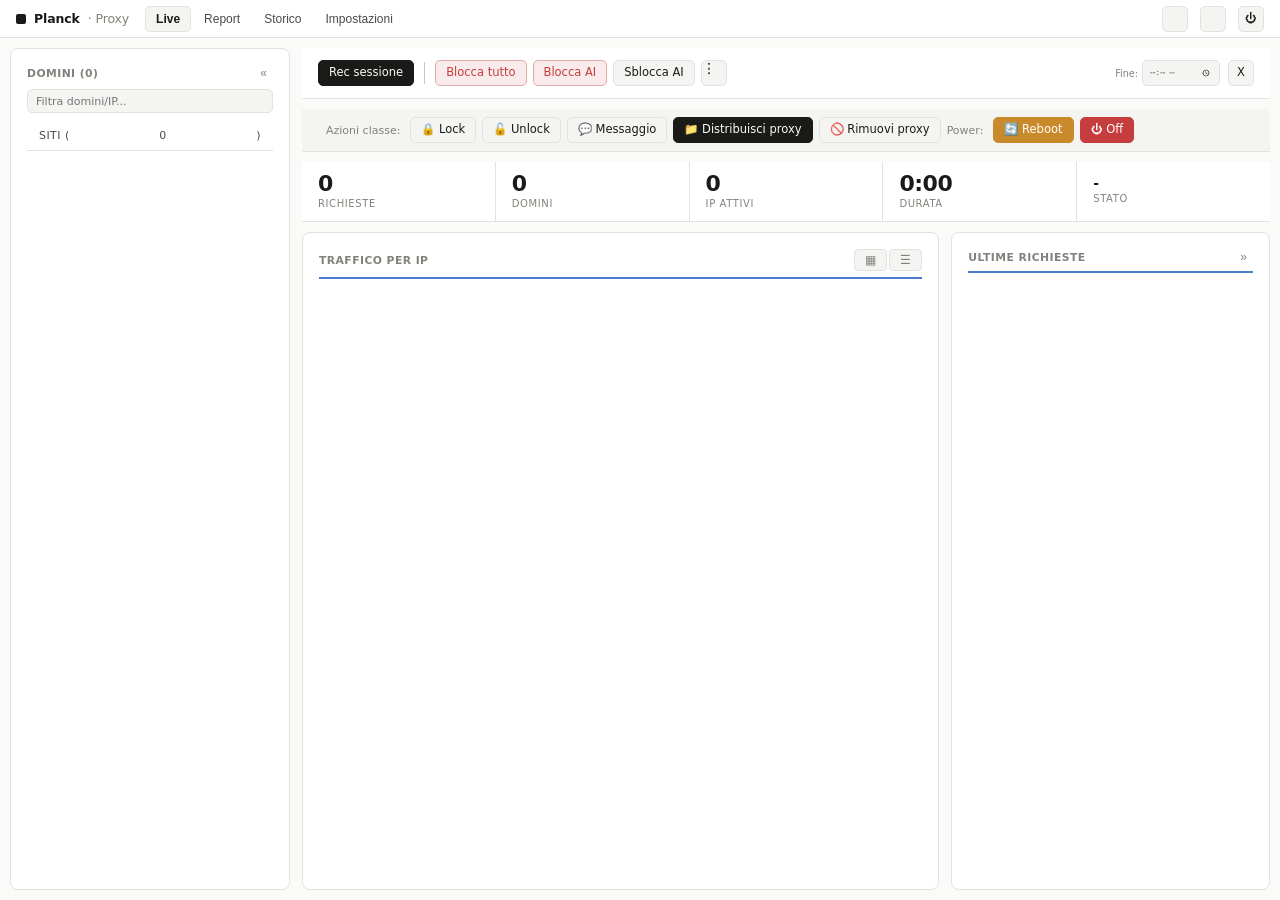
==== internal/web/public/index.html @ 3e14ca04 "release v2.8.0: UI redesign da mockup Claude Designer Palette grayscale + 4 colori semantici (ok/war" ====
<!DOCTYPE html>
<html lang="it">
<head>
    <meta charset="UTF-8">
    <meta name="viewport" content="width=device-width, initial-scale=1.0">
    <title>Monitor traffico</title>
    <link rel="icon" type="image/x-icon" href="/favicon.ico">
    <link rel="stylesheet" href="monitor.css">
</head>
<body>
    <!-- Connection lost banner: shown da renderAll quando state.connesso=false. -->
    <div id="connection-banner" class="hidden">⚠️ Connessione al server persa. Tentativo di riconnessione...</div>
    <!-- Toast container: popolato da js/toast.js. -->
    <div id="toast-container"></div>
    <div id="ai-banner"></div>

    <div class="topbar">
        <div class="brand">
            <span class="brand-dot"></span>
            <span>Planck</span>
            <span class="brand-sub">· Proxy</span>
        </div>
        <nav class="tab-nav">
            <button data-action="tab" data-tab="live" class="tab-btn active">Live</button>
            <button data-action="tab" data-tab="report" class="tab-btn">Report</button>
            <button data-action="tab" data-tab="storico" class="tab-btn">Storico</button>
            <button data-action="tab" data-tab="impostazioni" class="tab-btn">Impostazioni</button>
        </nav>
        <div class="topbar-right">
            <span id="pausa-indicator" class="pausa-indicator hidden">PAUSA</span>
            <span id="countdown-display" class="countdown"></span>
            <button data-action="darkmode" id="btn-darkmode" class="btn btn-icon" title="Tema chiaro/scuro" aria-label="Tema"></button>
            <button data-action="notifiche" id="btn-notifiche" class="btn btn-icon" title="Avvisi sonori + desktop su rilevamento AI" aria-label="Notifiche"></button>
            <button data-action="spegni-server" class="btn btn-icon" title="Spegni Planck (server)" aria-label="Spegni server">⏻</button>
        </div>
    </div>

    <!-- ====================== TAB LIVE ====================== -->
    <div id="tab-live" class="tab-panel active">
        <div class="layout">
            <!-- SIDEBAR -->
            <div class="sidebar" id="sidebar-domini">
                <button class="rail-espandi" data-action="toggle-sidebar" title="Mostra domini" aria-label="Mostra pannello domini">&#xBB;</button>
                <div class="card">
                    <div class="sidebar-header">
                        <h2>Domini (<span id="count-domini">0</span>)</h2>
                        <button class="btn-collassa" data-action="toggle-sidebar" title="Nascondi domini" aria-label="Nascondi pannello domini">&#xAB;</button>
                    </div>
                    <input class="filtro-input" type="text" placeholder="Filtra domini/IP..." data-action="filtro">
                    <div class="dominio-list" id="lista-domini">
                        <div class="sezione-domini" id="sezione-ai" style="display:none">
                            <h3 class="ai-header">AI (<span id="count-ai">0</span>)</h3>
                            <div id="domini-ai-list"></div>
                        </div>
                        <div class="sezione-domini">
                            <h3>Siti (<span id="count-siti">0</span>)</h3>
                            <div id="domini-siti-list"></div>
                        </div>
                        <div class="sezione-domini" id="sezione-sistema" style="display:none">
                            <h3>Sistema (<span id="count-sistema">0</span>)
                                <button class="btn-toggle" data-action="toggle-sezione" data-sezione="sistema">+</button>
                            </h3>
                            <div id="domini-sistema-list" class="hidden"></div>
                        </div>
                        <div class="sezione-domini" id="sezione-bloccati" style="display:none">
                            <h3 class="bloccati-header">Bloccati (<span id="count-bloccati">0</span>)</h3>
                            <div id="domini-bloccati-list"></div>
                        </div>
                        <div class="sezione-domini" id="sezione-nascosti" style="display:none">
                            <h3 class="nascosti-header">Nascosti (<span id="count-nascosti">0</span>)
                                <button class="btn-toggle" data-action="toggle-sezione" data-sezione="nascosti">+</button>
                            </h3>
                            <div id="domini-nascosti-list" class="hidden"></div>
                        </div>
                    </div>
                </div>
            </div>

            <!-- MAIN -->
            <div class="main">
                <div class="toolbar">
                    <div class="toolbar-group">
                        <button data-action="session-toggle" id="btn-sessione" class="btn btn-primary">Rec sessione</button>
                        <span class="sep big"></span>
                        <button data-action="pausa-toggle" id="btn-pausa" class="btn block" title="Blocca tutti i domini">Blocca tutto</button>
                        <button data-action="block-all-ai" class="btn block">Blocca AI</button>
                        <button data-action="unblock-all-ai" class="btn">Sblocca AI</button>
                        <details class="menu-overflow">
                            <summary class="btn btn-icon" title="Altre azioni" aria-label="Altre azioni">&#x22EE;</summary>
                            <div class="menu-overflow-panel">
                                <div class="menu-sezione">
                                    <div class="menu-sezione-titolo">Blocklist</div>
                                    <button data-action="clear-blocklist" class="menu-item danger">Svuota blocklist</button>
                                </div>
                                <div class="menu-sezione">
                                    <div class="menu-sezione-titolo">Preset blocklist</div>
                                    <select id="preset-select" data-action="preset-load" class="menu-select">
                                        <option value="">-- Carica preset --</option>
                                    </select>
                                    <button data-action="preset-save" class="menu-item">Salva preset corrente</button>
                                </div>
                                <div class="menu-sezione">
                                    <button data-action="export" class="menu-item">Esporta JSON sessione</button>
                                </div>
                            </div>
                        </details>
                    </div>
                    <div class="toolbar-group toolbar-right">
                        <label class="deadline-label">Fine:
                            <input type="time" id="input-deadline" data-action="set-deadline">
                        </label>
                        <button data-action="clear-deadline" class="btn btn-icon" title="Annulla countdown">X</button>
                    </div>
                </div>

                <!-- Toolbar Veyon: visibile solo se Veyon e' configurato (CSS body.veyon-on). -->
                <div class="toolbar toolbar-veyon">
                    <div class="toolbar-group">
                        <span class="hint-inline">Azioni classe:</span>
                        <button data-action="veyon-classe-lock" class="btn" title="Blocca schermo">🔒 Lock</button>
                        <button data-action="veyon-classe-unlock" class="btn" title="Sblocca schermo">🔓 Unlock</button>
                        <button data-action="veyon-classe-msg" class="btn" title="Mostra un messaggio">💬 Messaggio</button>
                        <button data-action="veyon-distribuisci-proxy" class="btn btn-primary" title="Distribuisce proxy_on.vbs su tutti gli studenti (esecuzione silenziosa)">📁 Distribuisci proxy</button>
                        <button data-action="veyon-disinstalla-proxy" class="btn" title="Distribuisce proxy_off.vbs (rimuove il proxy)">🚫 Rimuovi proxy</button>
                        <span class="hint-inline" style="margin-left:auto">Power:</span>
                        <button data-action="veyon-classe-reboot" class="btn btn-warning" title="Riavvia">🔄 Reboot</button>
                        <button data-action="veyon-classe-poweroff" class="btn btn-danger" title="Spegni">⏻ Off</button>
                    </div>
                </div>

                <div class="stat-row">
                    <div class="stat-card"><div class="numero" id="stat-richieste">0</div><div class="etichetta">Richieste</div></div>
                    <div class="stat-card"><div class="numero" id="stat-domini">0</div><div class="etichetta">Domini</div></div>
                    <div class="stat-card"><div class="numero" id="stat-ip">0</div><div class="etichetta">IP attivi</div></div>
                    <div class="stat-card"><div class="numero" id="stat-durata">0:00</div><div class="etichetta">Durata</div></div>
                    <div class="stat-card status"><div class="numero" id="stat-status">-</div><div class="etichetta" id="stat-modo">Stato</div></div>
                </div>

                <div class="main-panels">
                    <div class="panel">
                        <div class="card">
                            <div class="card-header">
                                <h2 id="panel-ip-titolo">Traffico per IP</h2>
                                <div class="view-toggle">
                                    <button data-action="vista-griglia" id="btn-vista-griglia" class="btn-view" title="Vista a griglia">&#x25A6;</button>
                                    <button data-action="vista-lista" id="btn-vista-lista" class="btn-view" title="Vista a lista">&#x2630;</button>
                                </div>
                            </div>
                            <!-- Selection bar: appare solo quando selectedIps.size > 0. Renderizzata da renderSelectionBar(). -->
                            <div id="selection-bar" class="selection-bar hidden"></div>
                            <!-- Pannello eventi watchdog: appare solo se ci sono eventi recenti. -->
                            <div id="watchdog-events-panel" class="watchdog-events-panel hidden"></div>
                            <div class="card-scroll" id="ip-container"></div>
                        </div>
                    </div>
                    <div class="panel narrow" id="panel-richieste">
                        <button class="rail-espandi" data-action="toggle-richieste" title="Mostra ultime richieste" aria-label="Mostra ultime richieste">&#xAB;</button>
                        <div class="card">
                            <div class="card-header">
                                <h2>Ultime richieste</h2>
                                <button class="btn-collassa" data-action="toggle-richieste" title="Nascondi ultime richieste" aria-label="Nascondi ultime richieste">&#xBB;</button>
                            </div>
                            <div class="card-scroll" id="lista-richieste"></div>
                        </div>
                    </div>
                </div>
            </div>
        </div>
    </div>

    <!-- ====================== TAB REPORT ====================== -->
    <div id="tab-report" class="tab-panel">
        <div class="report-layout">
            <div class="card report-header">
                <h2 id="report-titolo">Report sessione corrente</h2>
                <div class="toolbar-group">
                    <select id="report-sessione-select" data-action="report-sessione-select">
                        <option value="">-- Sessione corrente --</option>
                    </select>
                    <button data-action="report-elimina" class="btn btn-danger" id="btn-elimina-sessione" disabled>Elimina archivio</button>
                </div>
            </div>

            <div class="report-grid">
                <div class="card report-stats">
                    <h3>Riepilogo</h3>
                    <dl id="report-riepilogo"></dl>
                </div>
                <div class="card">
                    <h3>Top domini AI contattati</h3>
                    <div class="report-bars" id="report-top-ai">-</div>
                </div>
                <div class="card">
                    <h3>Top 10 domini (tutti)</h3>
                    <div class="report-bars" id="report-top-domini">-</div>
                </div>
                <div class="card">
                    <h3>Attivita' per studente</h3>
                    <div class="report-bars" id="report-top-studenti">-</div>
                </div>
            </div>
        </div>
    </div>

    <!-- ====================== TAB STORICO (placeholder Phase 7) ====================== -->
    <div id="tab-storico" class="tab-panel">
        <div style="padding: 40px; max-width: 720px; margin: 0 auto;">
            <h2>Storico cross-session</h2>
            <p style="color: var(--text-muted)">
                Questa funzionalita' arrivera' nella Phase 7 della roadmap (vedi
                <code>SPEC.md</code>): permettera' di cercare uno studente
                attraverso tutte le sessioni passate, vedere il suo trend di
                attivita', e confrontare due verifiche fianco a fianco.
            </p>
            <p style="color: var(--text-muted)">
                Per ora consulta una singola sessione archiviata dal tab
                <strong>Report</strong> (selettore sessione in alto a destra).
            </p>
        </div>
    </div>

    <!-- ====================== TAB IMPOSTAZIONI ====================== -->
    <div id="tab-impostazioni" class="tab-panel">
        <div class="impostazioni-layout">
            <div class="card">
                <h3>Configurazione</h3>
                <div id="riavvio-banner" class="riavvio-banner hidden">Alcune modifiche richiedono il riavvio del server per avere effetto.</div>

                <h4>Generale</h4>
                <div class="settings-grid">
                    <label>Titolo</label>
                    <input type="text" data-action="settings-field" data-key="titolo">

                    <label>Classe / contesto</label>
                    <input type="text" data-action="settings-field" data-key="classe">

                    <label>Modo proxy</label>
                    <select data-action="settings-field" data-key="modo">
                        <option value="blocklist">Blocklist (blocca solo elencati)</option>
                        <option value="allowlist">Allowlist (passa solo elencati)</option>
                    </select>

                    <label>Soglia inattivita' (sec)</label>
                    <input type="number" data-action="settings-field" data-key="inattivitaSogliaSec" min="10" max="3600">
                </div>

                <h4 style="margin-top:16px">Porte <span class="hint-inline">(richiede riavvio)</span></h4>
                <div class="settings-grid">
                    <label>Porta proxy</label>
                    <input type="number" data-action="settings-field" data-key="proxy.port" min="1024" max="65535">

                    <label>Porta monitor</label>
                    <input type="number" data-action="settings-field" data-key="web.port" min="1024" max="65535">
                </div>

                <h4 style="margin-top:16px">Autenticazione <span class="hint-inline">(richiede riavvio)</span></h4>
                <div class="settings-grid">
                    <label>Abilitata</label>
                    <input type="checkbox" data-action="settings-field" data-key="web.auth.enabled">

                    <label>Utente</label>
                    <input type="text" data-action="settings-field" data-key="web.auth.user">

                    <label>Password</label>
                    <input type="password" data-action="settings-field" data-key="web.auth.password" placeholder="(non modificata)">
                </div>
            </div>

            <div class="card">
                <h3>Domini ignorati</h3>
                <p class="hint">Traffico verso questi domini non compare nel monitor (match per sostringa). Sono anche sempre consentiti dal proxy, anche in pausa/allowlist.</p>
                <ul class="ignorati-list" id="ignorati-list"></ul>
                <div class="aggiungi-studente">
                    <input type="text" id="nuovo-ignorato" placeholder="es. ocsp.digicert.com" data-action="nuovo-ignorato-key" style="flex:1">
                    <button data-action="aggiungi-ignorato" class="btn btn-primary">Aggiungi</button>
                </div>
            </div>

            <div class="card">
                <h3>Archivio sessioni</h3>
                <p class="hint">All'"Avvia sessione" la precedente (se aveva dati) viene archiviata in <code>sessioni/</code>. L'archivio sopravvive ai riavvii.</p>
                <button data-action="archivia-ora" class="btn">Archivia sessione corrente</button>
                <button data-action="ricarica-sessioni" class="btn">Aggiorna lista</button>
                <ul class="sessioni-list" id="sessioni-list"></ul>
            </div>

            <div class="card" id="card-veyon">
                <h3>Veyon (controllo studenti)</h3>
                <p class="hint">Planck importa automaticamente la chiave master del PC docente al boot tramite <code>veyon-cli</code>. Niente upload manuale: spostati in un altro laboratorio e Planck prende la chiave di quella postazione.</p>

                <div id="veyon-status-row" class="settings-grid">
                    <label>Stato</label>
                    <div id="veyon-status">caricamento...</div>
                </div>

                <h4 style="margin-top:14px">Test connessione</h4>
                <div class="aggiungi-studente">
                    <input type="text" id="veyon-test-ip" placeholder="IP studente (es. 192.168.6.15)">
                    <button data-action="veyon-test" class="btn">Test</button>
                </div>
                <div id="veyon-test-result" class="hint" style="margin-top:6px"></div>
            </div>

            <div class="card" id="card-ai-list">
                <h3>Lista AI auto-aggiornata</h3>
                <p class="hint">Planck mantiene una lista di domini AI (chatbot, code assistant, ecc.) usata per evidenziarli nel monitor. La lista canonica vive nel repo GitHub e si aggiorna manualmente con il bottone qui sotto. Senza connettività, viene usata la copia integrata nel binario (~129 domini).</p>
                <div id="ai-list-status" class="settings-grid">
                    <label>Stato</label>
                    <div id="ai-list-status-value">caricamento...</div>
                </div>
                <div class="toolbar-group" style="margin-top:8px">
                    <button data-action="ai-refresh" class="btn btn-primary">🔄 Aggiorna ora</button>
                </div>
            </div>

            <div class="card" id="card-watchdog">
                <h3>Watchdog plugins</h3>
                <p class="hint">Plugin di monitoraggio remoto che girano sui PC studenti come script PowerShell. Polling ogni 5s, eventi inviati a Planck via HTTP. Si attivano col bottone qui sotto e vengono lanciati alla prossima distribuzione del proxy_on.bat.</p>
                <div id="watchdog-plugins-list"></div>
            </div>

            <div class="card">
                <h3>Collegamenti utili</h3>
                <ul class="link-list">
                    <li><a href="/api/export" target="_blank">Scarica JSON sessione corrente</a></li>
                    <li><a href="/api/session/status" target="_blank">Stato sessione (JSON)</a></li>
                    <li><a href="/api/sessioni" target="_blank">Lista archivio (JSON)</a></li>
                </ul>
            </div>
        </div>
    </div>

    <script type="module" src="js/app.js"></script>
</body>
</html>
---- internal/web/public/monitor.css ----
/* ====================================================================
   Design tokens (v2.8.0 — Claude Designer handoff)
   Palette: grayscale + 4 colori semantici (ok/warn/alert/info) + muted.
   Niente "accent" brand: il colore parla solo quando significa qualcosa.
   ==================================================================== */
:root {
    /* Tipografia */
    --font-ui: -apple-system, "Segoe UI", system-ui, sans-serif;
    --font-mono: ui-monospace, "SF Mono", "Cascadia Mono", Consolas, monospace;

    /* Spacing scale */
    --s-1: 4px; --s-2: 8px; --s-3: 12px; --s-4: 16px; --s-5: 24px; --s-6: 32px;
    /* Radius scale */
    --r-1: 3px; --r-2: 5px; --r-3: 8px; --r-4: 12px;

    /* LIGHT — neutrals */
    --bg: #fafaf9;
    --surface: #ffffff;
    --surface-2: #f4f4f2;
    --surface-3: #ececea;
    --border: #e2e2df;
    --border-strong: #c9c9c4;
    --text: #1a1a18;
    --text-2: #4a4a46;
    --text-3: #82827c;
    --hover: rgba(0,0,0,.04);

    /* LIGHT — semantici */
    --ok: #2f9e6a;
    --warn: #c98a2b;
    --alert: #c63d3d;
    --info: #4a7bd1;
    --muted: #9a9a93;
    --ok-bg:    rgba(47,158,106,.10);
    --warn-bg:  rgba(201,138,43,.12);
    --alert-bg: rgba(198,61,61,.10);
    --info-bg:  rgba(74,123,209,.10);

    /* Alias retro-compat (regole vecchie continuano a funzionare). */
    --card: var(--surface);
    --text-muted: var(--text-3);
    --shadow: rgba(0,0,0,.04);
    --accent: var(--info);
    --accent-rgb: 74, 123, 209;
    --accent-hover: #3a6cc1;
    --accent-soft: var(--info-bg);
    --danger: var(--alert);
    --danger-dark: #a02f2f;
    --ai-bg: var(--alert-bg);
    --sistema-fg: var(--muted);
    --header-bg: var(--surface-2);
    --tag-bg: var(--surface-2);
    --tag-fg: var(--text-2);
    --ring: 0 0 0 3px rgba(var(--accent-rgb), 0.20);
    --radius: var(--r-2);
    --radius-sm: var(--r-1);
}

body.dark {
    --bg: #0e0e0d;
    --surface: #181816;
    --surface-2: #1f1f1d;
    --surface-3: #272724;
    --border: #2a2a27;
    --border-strong: #3a3a36;
    --text: #f0f0ec;
    --text-2: #b8b8b2;
    --text-3: #76766f;
    --hover: rgba(255,255,255,.06);

    --ok: #5fc28b;
    --warn: #e2a85b;
    --alert: #ee6e6e;
    --info: #7aa3e8;
    --muted: #5a5a55;
    --ok-bg:    rgba(95,194,139,.14);
    --warn-bg:  rgba(226,168,91,.16);
    --alert-bg: rgba(238,110,110,.14);
    --info-bg:  rgba(122,163,232,.14);

    --shadow: rgba(0,0,0,.30);
    --accent-rgb: 122, 163, 232;
    --accent-hover: #a5b4fc;
    --danger-dark: #d24f4f;
}

* { box-sizing: border-box; margin: 0; padding: 0; }
html, body { height: 100%; overflow: hidden; }
body {
    font-family: var(--font-ui);
    background: var(--bg);
    color: var(--text);
    transition: background 0.15s, color 0.15s;
    display: flex; flex-direction: column;
    font-size: 12px;
    -webkit-font-smoothing: antialiased;
}

/* ============== TOPBAR (Claude Designer spec — 38px brand+tabs+right) ============== */
.topbar {
    display: flex; align-items: center; gap: var(--s-4);
    padding: 0 var(--s-4); height: 38px;
    border-bottom: 1px solid var(--border);
    background: var(--surface);
    flex-shrink: 0;
}
.brand {
    display: flex; align-items: center; gap: 8px;
    font-weight: 600; font-size: 12.5px; letter-spacing: -.01em;
    color: var(--text);
}
.brand-dot {
    width: 10px; height: 10px; border-radius: 2px;
    background: var(--text); display: inline-block;
}
.brand-sub { color: var(--text-3); font-weight: 400; }

.tab-nav { display: flex; gap: 2px; }
.tab-btn {
    background: transparent;
    padding: 6px 10px; font-size: 12px; color: var(--text-2);
    border-radius: var(--r-2); cursor: pointer; line-height: 1;
    border: 1px solid transparent;
    font-weight: 500;
    transition: color 0.1s, background 0.1s, border-color 0.1s;
}
.tab-btn:hover { color: var(--text); background: var(--hover); }
.tab-btn.active {
    color: var(--text); background: var(--surface-2);
    border-color: var(--border); font-weight: 600;
}
.topbar-right {
    margin-left: auto; display: flex; align-items: center; gap: var(--s-3);
    color: var(--text-3); font-size: 11px;
}

/* Generic dot, used in topbar, stats, cards, sidebar. */
.dot {
    width: 6px; height: 6px; border-radius: 50%;
    display: inline-block; background: var(--muted);
}
.dot.ok { background: var(--ok); }
.dot.warn { background: var(--warn); }
.dot.alert { background: var(--alert); }
.dot.info { background: var(--info); }
.dot.muted { background: var(--muted); }

.pausa-indicator {
    background: var(--warn); color: #fff;
    padding: 2px 8px; border-radius: var(--r-1); font-weight: 600;
    font-size: 10px; letter-spacing: .06em; text-transform: uppercase;
    animation: blink 1.6s ease-in-out infinite;
}
@keyframes blink { 50% { opacity: 0.55; } }

.countdown {
    font-family: var(--font-mono); font-weight: 600; font-size: 11px;
    padding: 2px 8px; border-radius: var(--r-1);
    background: var(--surface-2); color: var(--text-2);
    border: 1px solid var(--border);
}
.countdown.warning { background: var(--warn); color: #fff; border-color: transparent; }
.countdown.critical { background: var(--alert); color: #fff; border-color: transparent; animation: blink 1s linear infinite; }
.countdown.scaduto { background: var(--danger-dark); color: #fff; border-color: transparent; }
.countdown:empty { display: none; }

/* ============== TAB PANELS ============== */
.tab-panel { display: none; flex: 1; min-height: 0; overflow: hidden; }
.tab-panel.active { display: flex; flex-direction: column; }

#tab-report, #tab-impostazioni { padding: 14px; overflow-y: auto; }

/* ============== LAYOUT LIVE ============== */
.layout { display: flex; gap: 12px; padding: 10px; flex: 1; min-height: 0; }
.sidebar { width: 280px; flex-shrink: 0; display: flex; flex-direction: column; transition: width 0.15s ease; }
.main { flex: 1; min-width: 0; display: flex; flex-direction: column; gap: 10px; }

/* ============== COLLAPSE (sidebar + panel richieste) ============== */
/* Bottone collapse interno alla card (parte destra del titolo) */
.btn-collassa {
    background: none; border: none; cursor: pointer;
    color: var(--text-muted); font-size: 1em; line-height: 1;
    padding: 2px 6px; border-radius: 3px;
}
.btn-collassa:hover { background: var(--hover); color: var(--text); }

/* Pulsante verticale mostrato quando il pannello e' collassato */
.rail-espandi {
    display: none; background: var(--card); border: 1px solid var(--border);
    border-radius: 6px; cursor: pointer; width: 28px;
    font-size: 1.1em; color: var(--text-muted); padding: 8px 0;
    box-shadow: 0 2px 8px var(--shadow);
    flex: 1; line-height: 1;
}
.rail-espandi:hover { background: var(--hover); color: var(--text); border-color: var(--accent); }

/* Stato collassato: larghezza minima, nasconde la card, mostra il rail */
.sidebar.collassata { width: 28px; }
.sidebar.collassata > .card { display: none; }
.sidebar.collassata > .rail-espandi { display: flex; align-items: center; justify-content: center; }

.panel.narrow { position: relative; transition: flex-basis 0.15s ease; }
.panel.narrow.collassata { flex: 0 0 28px; min-width: 28px; }
.panel.narrow.collassata > .card { display: none; }
.panel.narrow.collassata > .rail-espandi { display: flex; align-items: center; justify-content: center; }

/* Card base — Claude Designer: surface + border 1px sottile. */
.card {
    background: var(--surface);
    border: 1px solid var(--border);
    border-radius: var(--r-3);
    padding: var(--s-4);
    box-shadow: none;
}
.card h2 {
    margin-bottom: var(--s-3); color: var(--text-3);
    padding-bottom: var(--s-2); border-bottom: 1px solid var(--border);
    font-size: 11px; font-weight: 600;
    text-transform: uppercase; letter-spacing: .04em;
}
.card h3 { margin-bottom: var(--s-2); color: var(--text); font-size: 13px; font-weight: 600; }
.card h4 { margin-bottom: var(--s-2); color: var(--text); font-size: 12px; font-weight: 600; }

/* SIDEBAR */
.sidebar .card { flex: 1; display: flex; flex-direction: column; overflow: hidden; }
.sidebar-header { display: flex; align-items: center; justify-content: space-between; margin-bottom: 8px; gap: 6px; }
.sidebar-header h2 { margin: 0; border: none; padding: 0; flex: 1; font-size: 0.9em; }
.btn-reset { background: var(--danger); color: white; border: none; padding: 3px 10px; border-radius: 4px; font-size: 0.75em; cursor: pointer; font-weight: bold; }
.btn-reset.secondary { background: var(--warn); }
.btn-reset:hover { filter: brightness(1.1); }

.filtro-input {
    width: 100%; height: 24px; padding: 0 8px; margin-bottom: 8px;
    background: var(--surface-2); border: 1px solid var(--border);
    border-radius: var(--r-2); color: var(--text);
    font-family: inherit; font-size: 11px; outline: none;
}
.filtro-input:focus { border-color: var(--info); box-shadow: var(--ring); }

.dominio-list { flex: 1; overflow-y: auto; }
.dominio-item {
    display: flex; align-items: center; gap: var(--s-2);
    padding: 4px var(--s-3) 4px 22px;
    color: var(--text-2); cursor: default; user-select: none;
    font-family: var(--font-mono); font-size: 10.5px; line-height: 1.4;
    border-bottom: 0;
    position: relative;
}
.dominio-item:hover { background: var(--hover); color: var(--text); }
.dominio-item.filtro-hidden { display: none; }
.dominio-item .nome { flex: 1; min-width: 0; word-break: break-all; }
.dominio-item .count { color: var(--text-3); margin-left: auto; font-variant-numeric: tabular-nums; font-size: 10.5px; font-family: var(--font-mono); }
.dominio-item.ai { background: transparent; }
.dominio-item.ai .nome { color: var(--alert); font-weight: 500; }
.dominio-item.sistema .nome { color: var(--text-3); }
.dominio-item.nascosto-item .nome { color: var(--text-3); text-decoration: line-through; }
.dominio-item.blocked-item .nome { color: var(--text-3); text-decoration: line-through; }

.sezione-domini { border-bottom: 1px solid var(--border); }
.sezione-domini h3 {
    display: flex; align-items: center; gap: var(--s-2); justify-content: space-between;
    padding: 8px var(--s-3);
    color: var(--text-2); font-size: 11px; font-weight: 500;
    text-transform: uppercase; letter-spacing: .04em;
    background: transparent; margin: 0;
    border: 0; border-bottom: 0;
    position: sticky; top: 0; z-index: 1;
    cursor: pointer;
}
.sezione-domini h3.ai-header { color: var(--alert); background: transparent; }
.sezione-domini h3.nascosti-header { color: var(--warn); }
.sezione-domini h3.bloccati-header { color: var(--alert); background: transparent; }

.btn-toggle { background: none; border: none; cursor: pointer; font-size: 0.9em; padding: 0 3px; line-height: 1; opacity: 0.7; color: inherit; }
.btn-toggle:hover { opacity: 1; }
.btn-block { background: none; border: none; cursor: pointer; font-size: 0.85em; padding: 0 3px; line-height: 1; opacity: 0.5; color: var(--danger); }
.btn-block:hover { opacity: 1; }
.btn-unblock { background: none; border: none; cursor: pointer; font-size: 0.75em; padding: 1px 5px; color: var(--ok); opacity: 0.7; }
.btn-unblock:hover { opacity: 1; }

/* Banner AI/alert (Claude Designer spec — unificato, sottile). */
#ai-banner {
    display: none;
    position: fixed; top: 0; left: 0; right: 0; z-index: 9999;
    background: var(--alert-bg); color: var(--alert);
    border-bottom: 1px solid color-mix(in oklab, var(--alert) 30%, var(--border));
    padding: var(--s-3) var(--s-4);
    font-size: 11.5px; font-weight: 500;
    text-align: left;
    display: none;
    align-items: center; gap: var(--s-3);
}
#ai-banner.show { display: flex; }
#ai-banner::before {
    content: "AI";
    background: var(--alert); color: #fff;
    padding: 1px 5px; border-radius: var(--r-1);
    font-size: 9.5px; font-weight: 600; letter-spacing: .04em;
    line-height: 1.3; flex-shrink: 0;
    animation: planck-pulse 2.4s ease-in-out infinite;
}
@keyframes planck-pulse {
    0%, 100% { opacity: 1; }
    50%      { opacity: .55; }
}
@media (prefers-reduced-motion: reduce) {
    #ai-banner::before, .block-pulse { animation: none !important; }
}

/* Toolbar (Claude Designer spec — flat, border 1px, radius r-2). */
.toolbar {
    display: flex; gap: var(--s-2); align-items: center;
    background: var(--surface);
    border: 0; border-bottom: 1px solid var(--border);
    border-radius: 0;
    padding: var(--s-3) var(--s-4);
    flex-wrap: wrap;
    box-shadow: none;
}
.toolbar-group { display: flex; gap: 6px; align-items: center; }
.toolbar-right { margin-left: auto; display: flex; gap: var(--s-2); align-items: center; }

/* Action toolbar: secondaria, sotto la toolbar sessione. Bg surface-2. */
.toolbar.action-toolbar {
    background: var(--surface-2);
    border-bottom: 1px solid var(--border);
    border-top: 0;
    padding: var(--s-2) var(--s-4);
}

/* Toolbar separator. */
.toolbar .sep { width: 1px; height: 16px; background: var(--border); }
.toolbar .sep.big { width: 1px; height: 22px; background: var(--border-strong); margin: 0 4px; }

/* Bottoni unificati: stile design (height 26px, radius r-2). */
.toolbar button, .toolbar select, .toolbar input[type="time"], .btn {
    height: 26px; padding: 0 10px;
    display: inline-flex; align-items: center; gap: 6px;
    font-size: 11.5px; font-weight: 500; line-height: 1; white-space: nowrap;
    background: var(--surface-2); color: var(--text);
    border: 1px solid var(--border); border-radius: var(--r-2);
    cursor: pointer;
    font-family: inherit;
    transition: background 0.1s, border-color 0.1s, color 0.1s;
}
.toolbar button:hover, .toolbar select:hover, .btn:hover {
    background: var(--surface-3); border-color: var(--border-strong);
}
.toolbar button:active, .btn:active { transform: scale(0.98); }

/* Primary = inverted (text bg, bg fg). */
.toolbar .btn-primary, .btn-primary {
    background: var(--text); color: var(--bg);
    border-color: var(--text);
}
.toolbar .btn-primary:hover, .btn-primary:hover { filter: brightness(1.1); }

/* Danger = filled alert. */
.toolbar .btn-danger, .btn-danger {
    background: var(--alert); color: #fff;
    border-color: var(--alert);
}
.toolbar .btn-danger:hover, .btn-danger:hover { filter: brightness(1.05); background: var(--alert); }

/* Warning. */
.toolbar .btn-warning, .btn-warning {
    background: var(--warn); color: #fff;
    border-color: var(--warn);
}
.toolbar .btn-warning.attivo, .btn-warning.attivo {
    background: var(--alert); border-color: var(--alert);
    animation: pulse-attivo 1.4s ease-in-out infinite alternate;
}
@keyframes pulse-attivo { from { opacity: 1; } to { opacity: 0.78; } }

/* Block toggle (Blocca tutto, Blocca AI) — inactive subtle, active filled. */
.btn.block {
    color: var(--alert);
    border-color: color-mix(in oklab, var(--alert) 35%, var(--border));
    background: var(--alert-bg);
    position: relative;
}
.btn.block:hover {
    background: color-mix(in oklab, var(--alert) 18%, var(--surface));
}
.btn.block.active {
    background: var(--alert);
    border-color: var(--alert);
    color: #fff;
    box-shadow: 0 0 0 2px color-mix(in oklab, var(--alert) 25%, transparent);
}
.btn.block.active:hover { background: color-mix(in oklab, var(--alert) 90%, #000); }
.block-pulse {
    position: absolute;
    top: 4px; right: 4px;
    width: 5px; height: 5px;
    border-radius: 50%;
    background: #fff;
    animation: block-pulse 1.6s ease-out infinite;
}
@keyframes block-pulse {
    0%   { box-shadow: 0 0 0 0 rgba(255,255,255,.7); }
    70%  { box-shadow: 0 0 0 6px rgba(255,255,255,0); }
    100% { box-shadow: 0 0 0 0 rgba(255,255,255,0); }
}

.btn-icon {
    width: 26px; padding: 0; justify-content: center;
    font-weight: 500;
}
.btn-icon.attivo { background: var(--ok); color: #fff; border-color: var(--ok); }
.btn-icon.attivo:hover { background: var(--ok); border-color: var(--ok); filter: brightness(0.92); }

/* Search input nella toolbar. */
.search-input {
    height: 26px; width: 180px; padding: 0 8px 0 24px;
    background: var(--surface-2); border: 1px solid var(--border);
    border-radius: var(--r-2); color: var(--text);
    font-family: inherit; font-size: 11px; outline: none;
}
.search-input:focus { border-color: var(--info); box-shadow: var(--ring); }

/* ============== MENU OVERFLOW (kebab ⋮) ============== */
.menu-overflow { position: relative; }
.menu-overflow summary {
    list-style: none; display: inline-block; user-select: none;
    font-size: 1.2em; line-height: 1;
}
.menu-overflow summary::-webkit-details-marker { display: none; }
.menu-overflow[open] summary { background: var(--accent); color: white; border-color: var(--accent); }
.menu-overflow-panel {
    position: absolute; top: calc(100% + 4px); left: 0; z-index: 100;
    background: var(--card); border: 1px solid var(--border); border-radius: 6px;
    box-shadow: 0 4px 16px var(--shadow); padding: 6px;
    min-width: 240px; display: flex; flex-direction: column; gap: 2px;
}
.menu-sezione { display: flex; flex-direction: column; gap: 2px; padding: 4px 0; }
.menu-sezione + .menu-sezione { border-top: 1px solid var(--border); }
.menu-sezione-titolo {
    font-size: 0.7em; text-transform: uppercase; color: var(--text-muted);
    padding: 2px 8px 4px; letter-spacing: 0.5px;
}
.menu-item {
    background: none; border: none; text-align: left;
    padding: 7px 10px; border-radius: 4px; cursor: pointer;
    color: var(--text); font-size: 0.85em; width: 100%;
}
.menu-item:hover { background: var(--hover); }
.menu-item.danger { color: var(--danger); }
.menu-item.danger:hover { background: var(--danger); color: white; }
.menu-select {
    padding: 6px 8px; font-size: 0.85em; border-radius: 4px;
    border: 1px solid var(--border); background: var(--card); color: var(--text);
    margin: 2px 4px;
}

.deadline-label { font-size: 0.8em; color: var(--text-muted); display: inline-flex; align-items: center; gap: 4px; }
.deadline-label input[type="time"] { font-size: 0.8em; padding: 4px 6px; }

/* STATS */
/* Stat strip (Claude Designer spec — 5 cols, label uppercase + big number). */
.stat-row {
    display: grid; grid-template-columns: repeat(5, 1fr);
    gap: 1px; background: var(--border);
    border-bottom: 1px solid var(--border);
    flex-shrink: 0;
}
.stat-card {
    background: var(--surface);
    padding: 10px var(--s-4) 12px;
    text-align: left;
    display: flex; flex-direction: column; gap: 2px;
    border: 0; border-radius: 0; box-shadow: none;
}
.stat-card .etichetta {
    font-size: 10px; color: var(--text-3);
    text-transform: uppercase; letter-spacing: .06em;
    font-weight: 500;
}
.stat-card .numero {
    font-size: 22px; font-weight: 600; letter-spacing: -.02em;
    font-variant-numeric: tabular-nums;
    line-height: 1.1; color: var(--text);
}
.stat-card.status .numero {
    font-size: 14px; font-weight: 600; padding-top: 4px;
    text-transform: uppercase; letter-spacing: .06em;
}
.stat-card.status.connected .numero { color: var(--ok); }
.stat-card.status.disconnected .numero { color: var(--alert); }

/* PANELS */
.main-panels { flex: 1; display: flex; gap: 12px; min-height: 0; }
.panel { flex: 2; display: flex; flex-direction: column; }
.panel.narrow { flex: 1; }
.panel .card { flex: 1; display: flex; flex-direction: column; overflow: hidden; }
.panel .card-scroll { flex: 1; overflow-y: auto; }

/* Header card con titolo + toggle vista */
.card-header {
    display: flex; align-items: center; justify-content: space-between;
    margin-bottom: 8px; padding-bottom: 6px;
    border-bottom: 2px solid var(--accent);
}
.card-header h2 { margin: 0; padding: 0; border: none; font-size: 0.9em; flex: 1; }
.view-toggle { display: flex; gap: 2px; }
.btn-view {
    background: var(--header-bg); color: var(--text-muted);
    border: 1px solid var(--border); padding: 4px 10px;
    font-size: 1em; cursor: pointer; line-height: 1;
    border-radius: 4px;
}
.btn-view:hover { color: var(--text); background: var(--hover); }
.btn-view.attivo { background: var(--accent); color: white; border-color: var(--accent); }

/* ============== VISTA GRIGLIA ============== */
.ip-grid {
    display: grid; gap: 10px; padding: 10px;
    grid-template-columns: repeat(auto-fill, minmax(200px, 1fr));
}
.ip-grid-vuota { padding: 20px; color: var(--text-muted); text-align: center; }

/* Student card (Claude Designer spec — border 1px + status dot top-left). */
.ip-card {
    position: relative;
    background: var(--surface); border: 1px solid var(--border);
    border-radius: var(--r-2); padding: 8px 10px;
    display: flex; flex-direction: column; gap: 4px;
    cursor: pointer; min-width: 0;
    transition: border-color 0.1s, background 0.08s;
}
.ip-card::before {
    content: ""; position: absolute; top: 8px; left: -3px;
    width: 6px; height: 6px; border-radius: 50%;
    background: var(--ok);
}
.ip-card:hover { background: var(--hover); border-color: var(--border-strong); }
.ip-card.filtro-hidden { display: none; }

/* Stati card via class. Border colorato + dot stesso colore. */
.ip-card.inattivo { opacity: .55; }
.ip-card.inattivo::before { background: var(--muted); }
.ip-card.ai { border-color: var(--alert); box-shadow: 0 0 0 1px var(--alert) inset; }
.ip-card.ai::before { background: var(--alert); }
.ip-card.watchdog { border-color: var(--warn); }
.ip-card.watchdog::before { background: var(--warn); }
.ip-card.focus, .ip-card.selected {
    border-color: var(--info); box-shadow: 0 0 0 1px var(--info) inset;
}
.ip-card.focus::before, .ip-card.selected::before { background: var(--info); }

.ip-card-head { display: flex; align-items: center; gap: 6px; min-width: 0;
    font-size: 11.5px; font-weight: 600; color: var(--text); }
.ip-card-nome { letter-spacing: -.01em; overflow: hidden; text-overflow: ellipsis; white-space: nowrap; flex: 1; }
.ip-card-nome-solo { font-family: var(--font-mono); font-weight: 400; }
.ip-card-ip { color: var(--text-3); font-family: var(--font-mono); font-size: 10px; font-weight: 400; margin-left: auto; }

.ip-card-metriche {
    display: flex; align-items: center; gap: 8px;
    font-size: 10.5px; color: var(--text-3);
    font-variant-numeric: tabular-nums;
}
.ip-card-num { color: var(--text-2); font-size: inherit; font-weight: 500; line-height: 1; }
.ip-card-ultima { font-family: var(--font-mono); font-size: 10.5px; color: var(--text-3); }
.ip-card-ultima.inattivo { color: var(--warn); font-weight: 600; }

.ip-card-tags { display: flex; flex-wrap: wrap; gap: 3px; margin-top: 2px; }
.ip-card-tags .dominio-tag {
    font-family: var(--font-mono); font-size: 9.5px; line-height: 1;
    padding: 2px 5px; background: var(--surface-2); color: var(--text-2);
    border-radius: var(--r-1);
    white-space: nowrap; max-width: 100%;
    overflow: hidden; text-overflow: ellipsis;
}
.ip-card-tags .dominio-tag.ai { background: var(--alert-bg); color: var(--alert); }
.ip-card-extra {
    font-family: var(--font-mono); font-size: 9.5px; color: var(--text-3);
    padding: 2px 5px; background: var(--surface-2); border-radius: var(--r-1);
}

table { width: 100%; border-collapse: collapse; }
th, td { padding: 6px 8px; text-align: left; border-bottom: 1px solid var(--border); font-size: 0.85em; vertical-align: top; }
th { background: var(--header-bg); color: var(--text-muted); font-size: 0.75em; text-transform: uppercase; position: sticky; top: 0; z-index: 1; }
tr:hover { background: var(--hover); }
tr.inattivo { background: rgba(230, 126, 34, 0.15); }
tr.inattivo:hover { background: rgba(230, 126, 34, 0.25); }
tr.focus { outline: 2px solid var(--accent); }
tr.filtro-hidden { display: none; }

.watchdog-dot {
    display: inline-block; width: 10px; height: 10px; border-radius: 50%;
    border: 1px solid rgba(0,0,0,0.15);
    vertical-align: middle;
}
.watchdog-dot.verde { background: var(--ok); }
.watchdog-dot.giallo { background: var(--warn); }
.watchdog-dot.rosso { background: var(--danger); animation: blink 1s linear infinite; }
.watchdog-dot.grigio { background: var(--text-muted); opacity: 0.35; }

.nome-studente { font-weight: bold; color: var(--text); }
.ip-sub { color: var(--text-muted); font-family: monospace; font-size: 0.75em; }
.ultima-attivita { font-family: monospace; font-size: 0.8em; color: var(--text-muted); }
.ultima-attivita.inattivo { color: var(--warn); font-weight: bold; }

.dominio-tag {
    display: inline-block; padding: 1px 6px; border-radius: 3px;
    font-size: 0.75em; margin: 1px; font-family: monospace;
    background: var(--tag-bg); color: var(--tag-fg); cursor: pointer;
}
.dominio-tag.ai { background: var(--danger); color: white; font-weight: bold; }
.dominio-tag.sistema { background: var(--header-bg); color: var(--sistema-fg); }
.dominio-tag.nascosto { opacity: 0.4; text-decoration: line-through; }
.dominio-tag.blocked { background: var(--danger-dark); color: white; text-decoration: line-through; }

.traffico-entry { padding: 4px 0; border-bottom: 1px solid var(--border); font-size: 0.82em; }
.traffico-entry.filtro-hidden { display: none; }
.orario { color: var(--text-muted); font-family: monospace; font-size: 0.82em; }
.ip-label { color: var(--text-muted); font-family: monospace; font-size: 0.82em; }
.dominio-txt { color: var(--danger-dark); font-weight: bold; }
.dominio-txt.ai-alert { color: var(--danger); background: var(--ai-bg); padding: 1px 6px; border-radius: 3px; }

.focus-bar {
    background: var(--accent); color: white;
    padding: 4px 10px; font-size: 0.85em; border-radius: 4px;
    display: inline-flex; align-items: center; gap: 10px; margin-left: 8px;
}
.focus-bar button { background: rgba(255,255,255,0.2); color: white; border: none; padding: 2px 8px; border-radius: 3px; cursor: pointer; }

.hidden { display: none !important; }

/* ============== TAB REPORT ============== */
.report-layout { display: flex; flex-direction: column; gap: 12px; max-width: 1400px; margin: 0 auto; width: 100%; }
.report-header { display: flex; align-items: center; justify-content: space-between; flex-wrap: wrap; gap: 10px; }
.report-header h2 { border: none; padding: 0; margin: 0; font-size: 1.1em; }
.report-grid { display: grid; grid-template-columns: 1fr 1fr; gap: 12px; }
.report-stats dl { display: grid; grid-template-columns: auto 1fr; gap: 6px 16px; font-size: 0.9em; }
.report-stats dt { color: var(--text-muted); }
.report-stats dd { font-weight: 600; color: var(--text); }

.report-bars { display: flex; flex-direction: column; gap: 4px; font-size: 0.85em; }
.report-bar {
    display: grid; grid-template-columns: 1fr auto; gap: 10px; align-items: center;
    padding: 4px 6px; border-radius: 3px;
}
.report-bar:hover { background: var(--hover); }
.report-bar .barra-wrap { position: relative; height: 20px; background: var(--header-bg); border-radius: 3px; overflow: hidden; }
.report-bar .barra {
    position: absolute; top: 0; left: 0; bottom: 0;
    background: var(--accent); opacity: 0.75;
    transition: width 0.2s;
}
.report-bar.ai .barra { background: var(--danger); }
.report-bar .label { position: absolute; top: 50%; transform: translateY(-50%); left: 8px; right: 8px; z-index: 1; font-family: monospace; color: var(--text); font-weight: 600; white-space: nowrap; overflow: hidden; text-overflow: ellipsis; }
.report-bar .label.on-dark { color: white; }
.report-bar .count { font-weight: bold; min-width: 40px; text-align: right; }

/* ============== TAB IMPOSTAZIONI ============== */
.impostazioni-layout { display: grid; grid-template-columns: 1fr 1fr; gap: 12px; max-width: 1200px; margin: 0 auto; width: 100%; }
.info-dl { display: grid; grid-template-columns: auto 1fr; gap: 4px 16px; font-size: 0.9em; }
.info-dl dt { color: var(--text-muted); }
.info-dl dd { font-weight: 600; font-family: monospace; word-break: break-all; }

/* Settings form */
.settings-grid { display: grid; grid-template-columns: 180px 1fr; gap: 8px 12px; align-items: center; }
.settings-grid label { color: var(--text-muted); font-size: 0.9em; }
.settings-grid input, .settings-grid select {
    padding: 6px 8px; border: 1px solid var(--border); border-radius: 4px;
    background: var(--bg); color: var(--text); font-size: 0.9em; width: 100%;
}
.settings-grid input:focus, .settings-grid select:focus { outline: none; border-color: var(--accent); }
.settings-grid input[type="checkbox"] { width: auto; height: 18px; }
.settings-grid input[type="number"] { max-width: 140px; }
.hint-inline { font-size: 0.75em; color: var(--warn); font-weight: normal; margin-left: 8px; }
.riavvio-banner {
    background: var(--warn); color: white;
    padding: 8px 12px; border-radius: 4px; margin-bottom: 12px;
    font-size: 0.85em; font-weight: 600;
}

.ignorati-list { list-style: none; padding: 0; margin: 6px 0; max-height: 260px; overflow-y: auto; border: 1px solid var(--border); border-radius: 4px; }
.ignorati-list li { display: flex; align-items: center; padding: 4px 8px; border-bottom: 1px solid var(--border); font-size: 0.85em; gap: 8px; }
.ignorati-list li:last-child { border-bottom: none; }
.ignorati-list li .dominio { flex: 1; font-family: monospace; }
.ignorati-list li button { padding: 2px 8px; font-size: 0.75em; }
.ignorati-list li.hint { justify-content: center; color: var(--text-muted); font-style: italic; }
.hint { font-size: 0.8em; color: var(--text-muted); margin: 8px 0; line-height: 1.5; }
.hint code { background: var(--header-bg); padding: 1px 5px; border-radius: 3px; font-family: monospace; }

.sessioni-list, .link-list { list-style: none; padding: 0; margin-top: 6px; max-height: 200px; overflow-y: auto; }
.sessioni-list li { display: flex; align-items: center; padding: 4px 6px; border-bottom: 1px solid var(--border); font-size: 0.85em; gap: 8px; }

/* Form "aggiungi" inline (riusato da: aggiungi-ignorato, veyon-test).
   Layout flex con input full-width + bottone in coda. */
.aggiungi-studente { display: flex; gap: 8px; margin: 10px 0 6px; align-items: center; }
.aggiungi-studente input {
    padding: 6px 8px; border: 1px solid var(--border); border-radius: 4px;
    background: var(--bg); color: var(--text); font-size: 0.85em;
    flex: 1;
}

.sessioni-list li { cursor: pointer; }
.sessioni-list li:hover { background: var(--hover); }
.sessioni-list li .nome { flex: 1; font-family: monospace; font-size: 0.82em; }
.sessioni-list li button { padding: 2px 6px; font-size: 0.75em; }

.link-list li { padding: 4px 0; }
.link-list a { color: var(--accent); text-decoration: none; font-size: 0.9em; }
.link-list a:hover { text-decoration: underline; }

@media (max-width: 900px) {
    .layout { flex-direction: column; }
    .sidebar { width: 100%; max-height: 250px; }
    .main-panels { flex-direction: column; }
    .report-grid, .impostazioni-layout { grid-template-columns: 1fr; }
}

/* ====================================================================
   Veyon UI (Phase 4)
   - Inline buttons sulle card studente (lock + messaggio).
   - Toolbar globale "Azioni classe".
   - Tutto nascosto finche' la chiave master non e' importata
     (`body.veyon-on` settato da actions.veyonAggiornaStato).
   ==================================================================== */
.ip-card-veyon {
    display: none;
    gap: 4px;
    margin-top: 6px;
    padding-top: 6px;
    border-top: 1px solid var(--border, rgba(255,255,255,0.08));
}
.ip-card-veyon button {
    background: transparent;
    border: 1px solid var(--border, rgba(255,255,255,0.15));
    color: inherit;
    padding: 2px 8px;
    font-size: 0.85em;
    cursor: pointer;
    border-radius: 3px;
    line-height: 1.2;
}
.ip-card-veyon button:hover { background: var(--hover, rgba(255,255,255,0.05)); }

/* Action toolbar (Veyon class actions) — sempre visibile in v2.8.0
   come da design Claude. Stile "secondary" rispetto alla toolbar principale. */
.toolbar-veyon {
    display: flex;
    background: var(--surface-2);
    border-top: 0;
    border-bottom: 1px solid var(--border);
    padding: var(--s-2) var(--s-4);
}
.toolbar-veyon .hint-inline { color: var(--text-3); margin-right: 4px; font-size: 11px; }

body.veyon-on .ip-card-veyon { display: flex; }
/* Toolbar veyon e' sempre visibile (vedi regola sopra). I bottoni
   mostrano toast di errore se Veyon non e' configurato. */

/* Multi-select sulle card studente (Phase 4 polish).
   Ctrl/Shift+click toggle. Stato visivo: bordo accent doppio.
   La selection-bar appare sopra la griglia quando c'e' selezione. */
.ip-card.selected, tr.selected {
    outline: 2px solid var(--accent, #b77dd4);
    outline-offset: -2px;
}

.selection-bar {
    display: flex;
    gap: 8px;
    align-items: center;
    padding: 6px 10px;
    margin-bottom: 6px;
    background: rgba(183, 125, 212, 0.12);
    border: 1px solid var(--accent, #b77dd4);
    border-radius: 4px;
    font-size: 0.9em;
}
.selection-bar.hidden { display: none; }
.selection-bar .selection-count { font-weight: 600; margin-right: auto; }
.selection-bar .btn { padding: 2px 10px; font-size: 0.85em; }

/* Watchdog plugins (Phase 5) */
.watchdog-plugin {
    border: 1px solid var(--border, rgba(255,255,255,0.1));
    border-radius: 4px;
    padding: 10px 12px;
    margin-bottom: 10px;
}
.watchdog-plugin.enabled { border-left: 3px solid #4ade80; }
.watchdog-plugin-head { display: flex; align-items: center; gap: 12px; }
.watchdog-toggle { display: flex; align-items: center; gap: 6px; font-weight: 600; cursor: pointer; }
.watchdog-status { font-size: 0.8em; color: var(--muted, #888); margin-left: auto; }
.watchdog-plugin.enabled .watchdog-status { color: #4ade80; }
.watchdog-plugin .hint { margin: 6px 0 0 0; }
.watchdog-config-editor { margin-top: 10px; }
.watchdog-config-editor summary { cursor: pointer; font-size: 0.85em; color: var(--accent, #b77dd4); user-select: none; }
.watchdog-config-editor summary:hover { text-decoration: underline; }
.watchdog-config-json {
    width: 100%;
    margin-top: 8px;
    font-family: ui-monospace, "Cascadia Code", Consolas, monospace;
    font-size: 12px;
    background: rgba(0,0,0,0.18);
    color: inherit;
    border: 1px solid var(--border, rgba(255,255,255,0.12));
    border-radius: 3px;
    padding: 6px 8px;
    resize: vertical;
}
.watchdog-config-editor .toolbar-group { margin-top: 6px; }

/* Pannello eventi watchdog sopra la griglia IP */
.watchdog-events-panel {
    background: rgba(245, 158, 11, 0.1);
    border-left: 3px solid #f59e0b;
    border-radius: 3px;
    padding: 6px 10px;
    margin-bottom: 6px;
    font-size: 0.85em;
}
.watchdog-events-panel.hidden { display: none; }
.watchdog-events-panel strong { display: block; margin-bottom: 4px; }
.watchdog-event { padding: 1px 0; }
.watchdog-event.watchdog-warning { color: #f59e0b; }
.watchdog-event.watchdog-critical { color: #f87171; font-weight: 600; }

/* Badge ⚠️ N sulla card studente */
.watchdog-event-badge {
    background: #f59e0b;
    color: #1a1a1a;
    font-size: 0.75em;
    padding: 1px 6px;
    border-radius: 10px;
    margin-left: auto;
    font-weight: 600;
}
.watchdog-event-badge[hidden] { display: none; }

/* ====================================================================
   Toast system (Phase 8 polish)
   ==================================================================== */
#toast-container {
    position: fixed;
    bottom: 16px;
    right: 16px;
    z-index: 99998;
    display: flex;
    flex-direction: column;
    gap: 8px;
    pointer-events: none;
}
.toast {
    pointer-events: auto;
    display: flex;
    align-items: center;
    gap: 10px;
    min-width: 280px;
    max-width: 480px;
    padding: 10px 14px;
    border-radius: 6px;
    background: var(--card, #252a33);
    color: var(--text, #e0e0e0);
    box-shadow: 0 4px 12px rgba(0,0,0,0.35);
    border-left: 4px solid #888;
    font-size: 0.9em;
    opacity: 0;
    transform: translateX(40px);
    transition: opacity 0.18s ease, transform 0.18s ease;
}
.toast.toast-show { opacity: 1; transform: translateX(0); }
.toast.toast-hide { opacity: 0; transform: translateX(40px); }
.toast-success { border-left-color: #4ade80; }
.toast-error   { border-left-color: #f87171; }
.toast-info    { border-left-color: #60a5fa; }
.toast-icon { flex-shrink: 0; font-size: 1.1em; }
.toast-msg  { flex: 1; word-break: break-word; }
.toast-close {
    background: transparent;
    border: 0;
    color: inherit;
    font-size: 1.4em;
    cursor: pointer;
    line-height: 1;
    opacity: 0.5;
    padding: 0 4px;
}
.toast-close:hover { opacity: 1; }

/* ====================================================================
   Connection lost banner (SSE disconnesso)
   ==================================================================== */
#connection-banner {
    position: fixed;
    top: 0; left: 0; right: 0;
    z-index: 99997;
    background: #f59e0b;
    color: #1a1a1a;
    text-align: center;
    padding: 5px 12px;
    font-size: 0.85em;
    font-weight: 600;
    border-bottom: 1px solid rgba(0,0,0,0.15);
}
#connection-banner.hidden { display: none; }

/* ====================================================================
   Empty state migliorato per il pannello IP
   ==================================================================== */
.ip-grid-vuota {
    text-align: center;
    padding: 32px 16px;
    color: var(--muted, #888);
}
.ip-grid-vuota .empty-title { font-size: 1.05em; font-weight: 600; margin-bottom: 6px; color: var(--text, #e0e0e0); }
.ip-grid-vuota .empty-hint { font-size: 0.9em; }
.ip-grid-vuota .empty-cta {
    margin-top: 12px;
    display: inline-block;
    padding: 6px 16px;
    background: var(--accent, #b77dd4);
    color: #1a1a1a;
    border: 0;
    border-radius: 4px;
    cursor: pointer;
    font-weight: 600;
}
.ip-grid-vuota .empty-cta:hover { opacity: 0.9; }
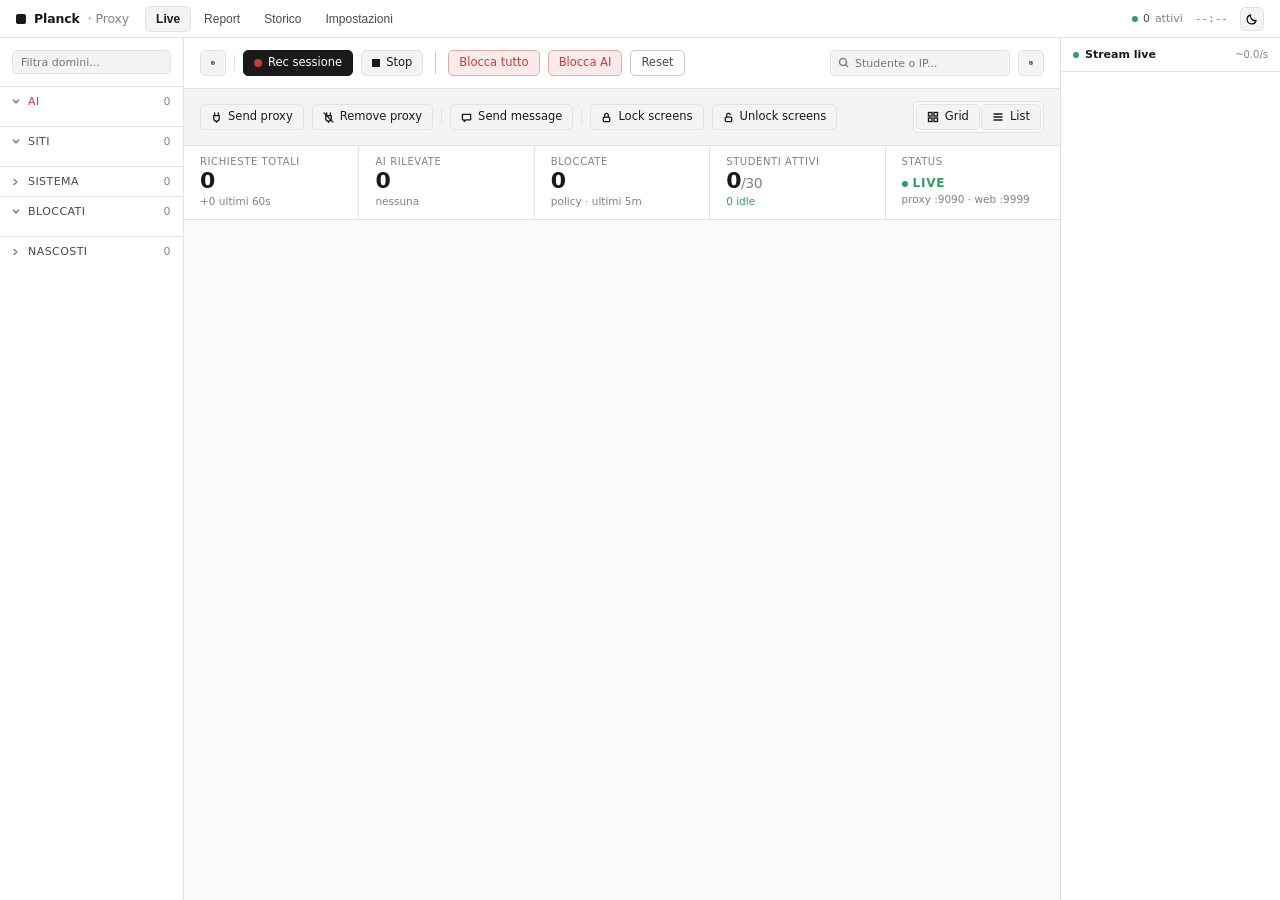
==== commit c162447e: "v2.9.0-dev: blocchi per-IP + detail pane + fix avvio + fix render iniziale Backend - Blocchi per-IP " ====
--- a/internal/web/public/index.html
+++ b/internal/web/public/index.html
@@ -27,11 +27,20 @@
             <button data-action="tab" data-tab="impostazioni" class="tab-btn">Impostazioni</button>
         </nav>
         <div class="topbar-right">
-            <span id="pausa-indicator" class="pausa-indicator hidden">PAUSA</span>
-            <span id="countdown-display" class="countdown"></span>
-            <button data-action="darkmode" id="btn-darkmode" class="btn btn-icon" title="Tema chiaro/scuro" aria-label="Tema"></button>
-            <button data-action="notifiche" id="btn-notifiche" class="btn btn-icon" title="Avvisi sonori + desktop su rilevamento AI" aria-label="Notifiche"></button>
-            <button data-action="spegni-server" class="btn btn-icon" title="Spegni Planck (server)" aria-label="Spegni server">⏻</button>
+            <span class="topbar-status">
+                <span class="dot ok"></span>
+                <span id="topbar-active-count">0</span> attivi
+            </span>
+            <span id="topbar-clock" class="topbar-clock">--:--</span>
+            <button data-action="darkmode" id="btn-darkmode" class="btn btn-icon" title="Tema chiaro/scuro" aria-label="Tema">
+                <svg id="icon-sun" width="12" height="12" viewBox="0 0 12 12" fill="none" stroke="currentColor" stroke-width="1.4" stroke-linecap="round" style="display:none">
+                    <circle cx="6" cy="6" r="2.5"/>
+                    <path d="M6 1v1.5M6 9.5V11M1 6h1.5M9.5 6H11M2.5 2.5l1 1M8.5 8.5l1 1M2.5 9.5l1-1M8.5 3.5l1-1"/>
+                </svg>
+                <svg id="icon-moon" width="12" height="12" viewBox="0 0 12 12" fill="none" stroke="currentColor" stroke-width="1.4" stroke-linecap="round" stroke-linejoin="round">
+                    <path d="M10 7.5A4.5 4.5 0 0 1 4.5 2 4.5 4.5 0 1 0 10 7.5z"/>
+                </svg>
+            </button>
         </div>
     </div>
 
@@ -40,37 +49,50 @@
         <div class="layout">
             <!-- SIDEBAR -->
             <div class="sidebar" id="sidebar-domini">
-                <button class="rail-espandi" data-action="toggle-sidebar" title="Mostra domini" aria-label="Mostra pannello domini">&#xBB;</button>
                 <div class="card">
-                    <div class="sidebar-header">
-                        <h2>Domini (<span id="count-domini">0</span>)</h2>
-                        <button class="btn-collassa" data-action="toggle-sidebar" title="Nascondi domini" aria-label="Nascondi pannello domini">&#xAB;</button>
-                    </div>
-                    <input class="filtro-input" type="text" placeholder="Filtra domini/IP..." data-action="filtro">
+                    <div class="side-search">
+                        <input class="filtro-input" type="text" placeholder="Filtra domini..." data-action="filtro">
+                    </div>
                     <div class="dominio-list" id="lista-domini">
-                        <div class="sezione-domini" id="sezione-ai" style="display:none">
-                            <h3 class="ai-header">AI (<span id="count-ai">0</span>)</h3>
+                        <div class="sezione-domini" id="sezione-ai">
+                            <h3 class="ai-header" data-action="toggle-sezione" data-sezione="ai">
+                                <svg class="chev" width="8" height="8" viewBox="0 0 8 8" fill="none" stroke="currentColor" stroke-width="1.5" stroke-linecap="round" stroke-linejoin="round" aria-hidden="true"><path d="M2 1.5L5 4L2 6.5"/></svg>
+                                <span class="label">AI</span>
+                                <span class="count" id="count-ai">0</span>
+                            </h3>
                             <div id="domini-ai-list"></div>
                         </div>
-                        <div class="sezione-domini">
-                            <h3>Siti (<span id="count-siti">0</span>)</h3>
+                        <div class="sezione-domini" id="sezione-siti">
+                            <h3 data-action="toggle-sezione" data-sezione="siti">
+                                <svg class="chev" width="8" height="8" viewBox="0 0 8 8" fill="none" stroke="currentColor" stroke-width="1.5" stroke-linecap="round" stroke-linejoin="round" aria-hidden="true"><path d="M2 1.5L5 4L2 6.5"/></svg>
+                                <span class="label">Siti</span>
+                                <span class="count" id="count-siti">0</span>
+                            </h3>
                             <div id="domini-siti-list"></div>
                         </div>
-                        <div class="sezione-domini" id="sezione-sistema" style="display:none">
-                            <h3>Sistema (<span id="count-sistema">0</span>)
-                                <button class="btn-toggle" data-action="toggle-sezione" data-sezione="sistema">+</button>
+                        <div class="sezione-domini collapsed" id="sezione-sistema">
+                            <h3 data-action="toggle-sezione" data-sezione="sistema">
+                                <svg class="chev" width="8" height="8" viewBox="0 0 8 8" fill="none" stroke="currentColor" stroke-width="1.5" stroke-linecap="round" stroke-linejoin="round" aria-hidden="true"><path d="M2 1.5L5 4L2 6.5"/></svg>
+                                <span class="label">Sistema</span>
+                                <span class="count" id="count-sistema">0</span>
                             </h3>
-                            <div id="domini-sistema-list" class="hidden"></div>
-                        </div>
-                        <div class="sezione-domini" id="sezione-bloccati" style="display:none">
-                            <h3 class="bloccati-header">Bloccati (<span id="count-bloccati">0</span>)</h3>
+                            <div id="domini-sistema-list"></div>
+                        </div>
+                        <div class="sezione-domini" id="sezione-bloccati">
+                            <h3 class="bloccati-header" data-action="toggle-sezione" data-sezione="bloccati">
+                                <svg class="chev" width="8" height="8" viewBox="0 0 8 8" fill="none" stroke="currentColor" stroke-width="1.5" stroke-linecap="round" stroke-linejoin="round" aria-hidden="true"><path d="M2 1.5L5 4L2 6.5"/></svg>
+                                <span class="label">Bloccati</span>
+                                <span class="count" id="count-bloccati">0</span>
+                            </h3>
                             <div id="domini-bloccati-list"></div>
                         </div>
-                        <div class="sezione-domini" id="sezione-nascosti" style="display:none">
-                            <h3 class="nascosti-header">Nascosti (<span id="count-nascosti">0</span>)
-                                <button class="btn-toggle" data-action="toggle-sezione" data-sezione="nascosti">+</button>
+                        <div class="sezione-domini collapsed" id="sezione-nascosti">
+                            <h3 class="nascosti-header" data-action="toggle-sezione" data-sezione="nascosti">
+                                <svg class="chev" width="8" height="8" viewBox="0 0 8 8" fill="none" stroke="currentColor" stroke-width="1.5" stroke-linecap="round" stroke-linejoin="round" aria-hidden="true"><path d="M2 1.5L5 4L2 6.5"/></svg>
+                                <span class="label">Nascosti</span>
+                                <span class="count" id="count-nascosti">0</span>
                             </h3>
-                            <div id="domini-nascosti-list" class="hidden"></div>
+                            <div id="domini-nascosti-list"></div>
                         </div>
                     </div>
                 </div>
@@ -79,92 +101,145 @@
             <!-- MAIN -->
             <div class="main">
                 <div class="toolbar">
-                    <div class="toolbar-group">
-                        <button data-action="session-toggle" id="btn-sessione" class="btn btn-primary">Rec sessione</button>
-                        <span class="sep big"></span>
-                        <button data-action="pausa-toggle" id="btn-pausa" class="btn block" title="Blocca tutti i domini">Blocca tutto</button>
-                        <button data-action="block-all-ai" class="btn block">Blocca AI</button>
-                        <button data-action="unblock-all-ai" class="btn">Sblocca AI</button>
-                        <details class="menu-overflow">
-                            <summary class="btn btn-icon" title="Altre azioni" aria-label="Altre azioni">&#x22EE;</summary>
-                            <div class="menu-overflow-panel">
-                                <div class="menu-sezione">
-                                    <div class="menu-sezione-titolo">Blocklist</div>
-                                    <button data-action="clear-blocklist" class="menu-item danger">Svuota blocklist</button>
-                                </div>
-                                <div class="menu-sezione">
-                                    <div class="menu-sezione-titolo">Preset blocklist</div>
-                                    <select id="preset-select" data-action="preset-load" class="menu-select">
-                                        <option value="">-- Carica preset --</option>
-                                    </select>
-                                    <button data-action="preset-save" class="menu-item">Salva preset corrente</button>
-                                </div>
-                                <div class="menu-sezione">
-                                    <button data-action="export" class="menu-item">Esporta JSON sessione</button>
-                                </div>
-                            </div>
-                        </details>
-                    </div>
-                    <div class="toolbar-group toolbar-right">
-                        <label class="deadline-label">Fine:
-                            <input type="time" id="input-deadline" data-action="set-deadline">
-                        </label>
-                        <button data-action="clear-deadline" class="btn btn-icon" title="Annulla countdown">X</button>
-                    </div>
-                </div>
-
-                <!-- Toolbar Veyon: visibile solo se Veyon e' configurato (CSS body.veyon-on). -->
-                <div class="toolbar toolbar-veyon">
-                    <div class="toolbar-group">
-                        <span class="hint-inline">Azioni classe:</span>
-                        <button data-action="veyon-classe-lock" class="btn" title="Blocca schermo">🔒 Lock</button>
-                        <button data-action="veyon-classe-unlock" class="btn" title="Sblocca schermo">🔓 Unlock</button>
-                        <button data-action="veyon-classe-msg" class="btn" title="Mostra un messaggio">💬 Messaggio</button>
-                        <button data-action="veyon-distribuisci-proxy" class="btn btn-primary" title="Distribuisce proxy_on.vbs su tutti gli studenti (esecuzione silenziosa)">📁 Distribuisci proxy</button>
-                        <button data-action="veyon-disinstalla-proxy" class="btn" title="Distribuisce proxy_off.vbs (rimuove il proxy)">🚫 Rimuovi proxy</button>
-                        <span class="hint-inline" style="margin-left:auto">Power:</span>
-                        <button data-action="veyon-classe-reboot" class="btn btn-warning" title="Riavvia">🔄 Reboot</button>
-                        <button data-action="veyon-classe-poweroff" class="btn btn-danger" title="Spegni">⏻ Off</button>
+                    <!-- Sidebar toggle (sinistra). -->
+                    <button data-action="toggle-sidebar" id="btn-toggle-sidebar" class="btn btn-icon" title="Mostra/nascondi sidebar domini" aria-label="Sidebar">
+                        <svg width="14" height="14" viewBox="0 0 12 12" fill="none" stroke="currentColor" stroke-width="1.6" stroke-linecap="round" stroke-linejoin="round">
+                            <rect x="1.5" y="2" width="9" height="8" rx="1"/>
+                            <path d="M4.5 2v8"/>
+                            <path id="sidebar-arrow" d="M7 4.5L8.5 6L7 7.5"/>
+                        </svg>
+                    </button>
+                    <span class="sep"></span>
+                    <button data-action="session-start" id="btn-rec" class="btn btn-primary" title="Avvia registrazione sessione">
+                        <span class="rec-dot"></span>
+                        Rec sessione
+                    </button>
+                    <button data-action="session-stop" id="btn-stop" class="btn" title="Ferma e archivia la sessione">
+                        <span class="stop-square"></span>
+                        Stop
+                    </button>
+                    <span class="sep big"></span>
+                    <button data-action="pausa-toggle" id="btn-pausa" class="btn block" title="Blocca tutti i domini">
+                        Blocca tutto
+                    </button>
+                    <button data-action="block-ai-toggle" id="btn-block-ai" class="btn block" title="Blocca solo i domini AI">
+                        Blocca AI
+                    </button>
+                    <button data-action="reset-tutto" id="btn-reset-tutto" class="btn reset" title="Sblocca tutti i domini e gli schermi">
+                        Reset
+                    </button>
+                    <div class="toolbar-right">
+                        <span id="rec-timer" class="rec-timer hidden">&#x25CF; rec 00:00:00</span>
+                        <input id="filtro-toolbar" class="search-input" type="text" placeholder="Studente o IP..." data-action="filtro">
+                        <button data-action="toggle-stream" id="btn-toggle-stream" class="btn btn-icon" title="Mostra/nascondi stream live" aria-label="Stream">
+                            <svg width="14" height="14" viewBox="0 0 12 12" fill="none" stroke="currentColor" stroke-width="1.6" stroke-linecap="round" stroke-linejoin="round">
+                                <rect x="1.5" y="2" width="9" height="8" rx="1"/>
+                                <path d="M7.5 2v8"/>
+                                <path id="stream-arrow" d="M3.5 4.5L5 6L3.5 7.5"/>
+                            </svg>
+                        </button>
+                    </div>
+                </div>
+
+                <!-- Action toolbar (Claude Designer): sempre visibile, sfondo surface-2. -->
+                <div class="toolbar action-toolbar">
+                    <button data-action="veyon-distribuisci-proxy" class="btn" title="Distribute proxy to all students (silent)">
+                        <svg width="11" height="11" viewBox="0 0 12 12" fill="none" stroke="currentColor" stroke-width="1.4" stroke-linecap="round"><path d="M4 1v3M8 1v3M3 4h6v3a3 3 0 0 1-6 0V4zM6 10v1.5"/></svg>
+                        Send proxy
+                    </button>
+                    <button data-action="veyon-disinstalla-proxy" class="btn" title="Remove proxy from students">
+                        <svg width="11" height="11" viewBox="0 0 12 12" fill="none" stroke="currentColor" stroke-width="1.4" stroke-linecap="round"><path d="M4 1v3M8 1v3M3 4h6v3a3 3 0 0 1-6 0V4zM6 10v1.5M1 1l10 10"/></svg>
+                        Remove proxy
+                    </button>
+                    <span class="sep"></span>
+                    <button data-action="veyon-classe-msg" class="btn" title="Send a broadcast message">
+                        <svg width="11" height="11" viewBox="0 0 12 12" fill="none" stroke="currentColor" stroke-width="1.4" stroke-linejoin="round"><path d="M1.5 2.5h9v6h-5L3.5 10.5v-2H1.5v-6z"/></svg>
+                        Send message
+                    </button>
+                    <span class="sep"></span>
+                    <button data-action="veyon-classe-lock" class="btn" title="Lock student screens">
+                        <svg width="11" height="11" viewBox="0 0 12 12" fill="none" stroke="currentColor" stroke-width="1.4" stroke-linecap="round"><rect x="2.5" y="5.5" width="7" height="5" rx="1"/><path d="M4 5.5V3.5a2 2 0 1 1 4 0v2"/></svg>
+                        Lock screens
+                    </button>
+                    <button data-action="veyon-classe-unlock" class="btn" title="Unlock student screens">
+                        <svg width="11" height="11" viewBox="0 0 12 12" fill="none" stroke="currentColor" stroke-width="1.4" stroke-linecap="round"><rect x="2.5" y="5.5" width="7" height="5" rx="1"/><path d="M4 5.5V3.5a2 2 0 0 1 3.8-.9"/></svg>
+                        Unlock screens
+                    </button>
+                    <div class="toolbar-right">
+                        <div class="view-seg" role="radiogroup" aria-label="View">
+                            <button class="view-seg-btn" data-action="vista-griglia" id="btn-vseg-griglia" title="Grid view">
+                                <svg width="12" height="12" viewBox="0 0 12 12" fill="none" stroke="currentColor" stroke-width="1.4">
+                                    <rect x="1.5" y="1.5" width="3.5" height="3.5"/><rect x="7" y="1.5" width="3.5" height="3.5"/>
+                                    <rect x="1.5" y="7" width="3.5" height="3.5"/><rect x="7" y="7" width="3.5" height="3.5"/>
+                                </svg>
+                                Grid
+                            </button>
+                            <button class="view-seg-btn" data-action="vista-lista" id="btn-vseg-lista" title="List view">
+                                <svg width="12" height="12" viewBox="0 0 12 12" fill="none" stroke="currentColor" stroke-width="1.4" stroke-linecap="round">
+                                    <path d="M2 3h8M2 6h8M2 9h8"/>
+                                </svg>
+                                List
+                            </button>
+                        </div>
                     </div>
                 </div>
 
                 <div class="stat-row">
-                    <div class="stat-card"><div class="numero" id="stat-richieste">0</div><div class="etichetta">Richieste</div></div>
-                    <div class="stat-card"><div class="numero" id="stat-domini">0</div><div class="etichetta">Domini</div></div>
-                    <div class="stat-card"><div class="numero" id="stat-ip">0</div><div class="etichetta">IP attivi</div></div>
-                    <div class="stat-card"><div class="numero" id="stat-durata">0:00</div><div class="etichetta">Durata</div></div>
-                    <div class="stat-card status"><div class="numero" id="stat-status">-</div><div class="etichetta" id="stat-modo">Stato</div></div>
+                    <div class="stat-card">
+                        <div class="etichetta">Richieste totali</div>
+                        <div class="numero" id="stat-richieste">0</div>
+                        <div class="stat-sub" id="stat-richieste-sub">+0 ultimi 60s</div>
+                    </div>
+                    <div class="stat-card">
+                        <div class="etichetta">AI rilevate</div>
+                        <div class="numero" id="stat-ai">0</div>
+                        <div class="stat-sub" id="stat-ai-sub">nessuna</div>
+                    </div>
+                    <div class="stat-card">
+                        <div class="etichetta">Bloccate</div>
+                        <div class="numero" id="stat-bloccate">0</div>
+                        <div class="stat-sub">policy &middot; ultimi 5m</div>
+                    </div>
+                    <div class="stat-card">
+                        <div class="etichetta">Studenti attivi</div>
+                        <div class="numero">
+                            <span id="stat-attivi">0</span><span class="num-sub">/30</span>
+                        </div>
+                        <div class="stat-sub ok" id="stat-attivi-sub">0 idle</div>
+                    </div>
+                    <div class="stat-card status">
+                        <div class="etichetta">Status</div>
+                        <div class="numero">
+                            <span class="live-pill"><span class="dot ok"></span> LIVE</span>
+                        </div>
+                        <div class="stat-sub" id="stat-modo">proxy :9090 &middot; web :9999</div>
+                    </div>
                 </div>
 
                 <div class="main-panels">
                     <div class="panel">
-                        <div class="card">
-                            <div class="card-header">
-                                <h2 id="panel-ip-titolo">Traffico per IP</h2>
-                                <div class="view-toggle">
-                                    <button data-action="vista-griglia" id="btn-vista-griglia" class="btn-view" title="Vista a griglia">&#x25A6;</button>
-                                    <button data-action="vista-lista" id="btn-vista-lista" class="btn-view" title="Vista a lista">&#x2630;</button>
-                                </div>
-                            </div>
-                            <!-- Selection bar: appare solo quando selectedIps.size > 0. Renderizzata da renderSelectionBar(). -->
-                            <div id="selection-bar" class="selection-bar hidden"></div>
-                            <!-- Pannello eventi watchdog: appare solo se ci sono eventi recenti. -->
-                            <div id="watchdog-events-panel" class="watchdog-events-panel hidden"></div>
-                            <div class="card-scroll" id="ip-container"></div>
-                        </div>
-                    </div>
-                    <div class="panel narrow" id="panel-richieste">
-                        <button class="rail-espandi" data-action="toggle-richieste" title="Mostra ultime richieste" aria-label="Mostra ultime richieste">&#xAB;</button>
-                        <div class="card">
-                            <div class="card-header">
-                                <h2>Ultime richieste</h2>
-                                <button class="btn-collassa" data-action="toggle-richieste" title="Nascondi ultime richieste" aria-label="Nascondi ultime richieste">&#xBB;</button>
-                            </div>
-                            <div class="card-scroll" id="lista-richieste"></div>
-                        </div>
-                    </div>
-                </div>
-            </div>
+                        <!-- Selection bar: appare solo quando selectedIps.size > 0. -->
+                        <div id="selection-bar" class="selection-bar hidden"></div>
+                        <!-- Pannello eventi watchdog: appare solo se ci sono eventi recenti. -->
+                        <div id="watchdog-events-panel" class="watchdog-events-panel hidden"></div>
+                        <!-- Grid IP: niente header, niente wrapper card (Claude Designer). -->
+                        <div class="card-scroll" id="ip-container"></div>
+                    </div>
+                </div>
+            </div>
+            <!-- Stream live + detail pane: SIBLING di .main, full-height come la sidebar sx.
+                 Cosi' si estendono dall'altezza topbar al fondo, accanto alle toolbar. -->
+            <div class="panel narrow" id="panel-richieste">
+                <div class="card">
+                    <div class="stream-head">
+                        <span class="dot ok"></span>
+                        <span class="stream-title">Stream live</span>
+                        <span class="stream-rate" id="stream-rate">~0.0/s</span>
+                    </div>
+                    <div class="stream-list" id="lista-richieste"></div>
+                </div>
+            </div>
+            <div class="detail-pane hidden" id="detail-pane"></div>
         </div>
     </div>
 
@@ -242,6 +317,14 @@
 
                     <label>Soglia inattivita' (sec)</label>
                     <input type="number" data-action="settings-field" data-key="inattivitaSogliaSec" min="10" max="3600">
+
+                    <label>Notifiche AI</label>
+                    <div>
+                        <button id="btn-notifiche-settings" data-action="notifiche" class="btn" title="Beep + notifica desktop quando viene rilevato un dominio AI">
+                            <span class="notif-on">🔔 Attive</span>
+                            <span class="notif-off">🔕 Disattivate</span>
+                        </button>
+                    </div>
                 </div>
 
                 <h4 style="margin-top:16px">Porte <span class="hint-inline">(richiede riavvio)</span></h4>
--- a/internal/web/public/monitor.css
+++ b/internal/web/public/monitor.css
@@ -1,13 +1,17 @@
 /* ====================================================================
-   Design tokens (v2.8.0 — Claude Designer handoff)
+   Design tokens da design/wireframes.css (Claude Designer handoff).
    Palette: grayscale + 4 colori semantici (ok/warn/alert/info) + muted.
-   Niente "accent" brand: il colore parla solo quando significa qualcosa.
+   I nomi vecchi (--card, --accent, --danger, ecc.) restano come alias
+   dei nuovi token: il resto del CSS continua a funzionare invariato.
    ==================================================================== */
+
+/* Scrollbar nascoste globalmente (scroll funziona, niente barra visibile). */
+* { scrollbar-width: none; -ms-overflow-style: none; }
+*::-webkit-scrollbar { width: 0; height: 0; display: none; }
 :root {
     /* Tipografia */
     --font-ui: -apple-system, "Segoe UI", system-ui, sans-serif;
     --font-mono: ui-monospace, "SF Mono", "Cascadia Mono", Consolas, monospace;
-
     /* Spacing scale */
     --s-1: 4px; --s-2: 8px; --s-3: 12px; --s-4: 16px; --s-5: 24px; --s-6: 32px;
     /* Radius scale */
@@ -36,14 +40,11 @@
     --alert-bg: rgba(198,61,61,.10);
     --info-bg:  rgba(74,123,209,.10);
 
-    /* Alias retro-compat (regole vecchie continuano a funzionare). */
+    /* Alias retro-compat per regole CSS pre-esistenti. */
     --card: var(--surface);
     --text-muted: var(--text-3);
     --shadow: rgba(0,0,0,.04);
     --accent: var(--info);
-    --accent-rgb: 74, 123, 209;
-    --accent-hover: #3a6cc1;
-    --accent-soft: var(--info-bg);
     --danger: var(--alert);
     --danger-dark: #a02f2f;
     --ai-bg: var(--alert-bg);
@@ -51,9 +52,6 @@
     --header-bg: var(--surface-2);
     --tag-bg: var(--surface-2);
     --tag-fg: var(--text-2);
-    --ring: 0 0 0 3px rgba(var(--accent-rgb), 0.20);
-    --radius: var(--r-2);
-    --radius-sm: var(--r-1);
 }
 
 body.dark {
@@ -79,22 +77,25 @@
     --info-bg:  rgba(122,163,232,.14);
 
     --shadow: rgba(0,0,0,.30);
-    --accent-rgb: 122, 163, 232;
-    --accent-hover: #a5b4fc;
     --danger-dark: #d24f4f;
+
+    /* Alias espliciti per evitare problemi di resolution var() chained
+       cross-scope :root → body.dark. Senza, alcuni elementi rimanevano
+       chiari in dark mode (es. .card wrapper della grid IP). */
+    --card: #181816;
+    --text-muted: #76766f;
+    --accent: #7aa3e8;
+    --danger: #ee6e6e;
+    --ai-bg: rgba(238,110,110,.14);
+    --sistema-fg: #5a5a55;
+    --header-bg: #1f1f1d;
+    --tag-bg: #1f1f1d;
+    --tag-fg: #b8b8b2;
 }
 
 * { box-sizing: border-box; margin: 0; padding: 0; }
 html, body { height: 100%; overflow: hidden; }
-body {
-    font-family: var(--font-ui);
-    background: var(--bg);
-    color: var(--text);
-    transition: background 0.15s, color 0.15s;
-    display: flex; flex-direction: column;
-    font-size: 12px;
-    -webkit-font-smoothing: antialiased;
-}
+body { font-family: var(--font-ui); background: var(--bg); color: var(--text); transition: background 0.15s, color 0.15s; display: flex; flex-direction: column; }
 
 /* ============== TOPBAR (Claude Designer spec — 38px brand+tabs+right) ============== */
 .topbar {
@@ -102,8 +103,10 @@
     padding: 0 var(--s-4); height: 38px;
     border-bottom: 1px solid var(--border);
     background: var(--surface);
+    box-shadow: none;
     flex-shrink: 0;
 }
+/* Brand "■ Planck · Proxy" a sinistra. */
 .brand {
     display: flex; align-items: center; gap: 8px;
     font-weight: 600; font-size: 12.5px; letter-spacing: -.01em;
@@ -115,12 +118,12 @@
 }
 .brand-sub { color: var(--text-3); font-weight: 400; }
 
+/* Tabs: pill rectangular (radius r-2), active = bg surface-2 + border. */
 .tab-nav { display: flex; gap: 2px; }
 .tab-btn {
-    background: transparent;
+    background: transparent; border: 1px solid transparent;
     padding: 6px 10px; font-size: 12px; color: var(--text-2);
     border-radius: var(--r-2); cursor: pointer; line-height: 1;
-    border: 1px solid transparent;
     font-weight: 500;
     transition: color 0.1s, background 0.1s, border-color 0.1s;
 }
@@ -129,39 +132,55 @@
     color: var(--text); background: var(--surface-2);
     border-color: var(--border); font-weight: 600;
 }
+
+/* Topbar-right: ● N attivi, clock mono, theme toggle. */
 .topbar-right {
     margin-left: auto; display: flex; align-items: center; gap: var(--s-3);
     color: var(--text-3); font-size: 11px;
 }
-
-/* Generic dot, used in topbar, stats, cards, sidebar. */
-.dot {
-    width: 6px; height: 6px; border-radius: 50%;
-    display: inline-block; background: var(--muted);
-}
-.dot.ok { background: var(--ok); }
-.dot.warn { background: var(--warn); }
-.dot.alert { background: var(--alert); }
-.dot.info { background: var(--info); }
-.dot.muted { background: var(--muted); }
+.topbar-status {
+    display: inline-flex; align-items: center; gap: 5px;
+    font-variant-numeric: tabular-nums;
+}
+.topbar-status #topbar-active-count {
+    color: var(--text-2); font-weight: 500;
+}
+.topbar-clock {
+    font-family: var(--font-mono); font-variant-numeric: tabular-nums;
+    color: var(--text-3);
+}
+.topbar-right .btn-icon {
+    width: 24px; height: 24px;
+}
+
+/* Bottone toggle notifiche in Impostazioni — mostra "Attive" o
+   "Disattivate" a seconda di state.notifiche (gestito da .attivo class
+   in aggiornaToggleButtons). */
+#btn-notifiche-settings .notif-on { display: none; }
+#btn-notifiche-settings .notif-off { display: inline; }
+#btn-notifiche-settings.attivo .notif-on { display: inline; }
+#btn-notifiche-settings.attivo .notif-off { display: none; }
+#btn-notifiche-settings.attivo {
+    background: var(--ok-bg); color: var(--ok);
+    border-color: color-mix(in oklab, var(--ok) 35%, var(--border));
+}
 
 .pausa-indicator {
-    background: var(--warn); color: #fff;
-    padding: 2px 8px; border-radius: var(--r-1); font-weight: 600;
-    font-size: 10px; letter-spacing: .06em; text-transform: uppercase;
-    animation: blink 1.6s ease-in-out infinite;
-}
-@keyframes blink { 50% { opacity: 0.55; } }
+    background: var(--warn); color: white;
+    padding: 4px 12px; border-radius: 3px; font-weight: bold;
+    font-size: 0.85em; letter-spacing: 1px;
+    animation: blink 1.5s ease-in-out infinite;
+}
+@keyframes blink { 50% { opacity: 0.4; } }
 
 .countdown {
-    font-family: var(--font-mono); font-weight: 600; font-size: 11px;
-    padding: 2px 8px; border-radius: var(--r-1);
-    background: var(--surface-2); color: var(--text-2);
-    border: 1px solid var(--border);
-}
-.countdown.warning { background: var(--warn); color: #fff; border-color: transparent; }
-.countdown.critical { background: var(--alert); color: #fff; border-color: transparent; animation: blink 1s linear infinite; }
-.countdown.scaduto { background: var(--danger-dark); color: #fff; border-color: transparent; }
+    font-family: monospace; font-weight: bold; font-size: 1em;
+    padding: 4px 10px; border-radius: 3px;
+    background: var(--header-bg); color: var(--text);
+}
+.countdown.warning { background: var(--warn); color: white; }
+.countdown.critical { background: var(--danger); color: white; animation: blink 0.8s linear infinite; }
+.countdown.scaduto { background: var(--danger-dark); color: white; }
 .countdown:empty { display: none; }
 
 /* ============== TAB PANELS ============== */
@@ -171,9 +190,18 @@
 #tab-report, #tab-impostazioni { padding: 14px; overflow-y: auto; }
 
 /* ============== LAYOUT LIVE ============== */
-.layout { display: flex; gap: 12px; padding: 10px; flex: 1; min-height: 0; }
-.sidebar { width: 280px; flex-shrink: 0; display: flex; flex-direction: column; transition: width 0.15s ease; }
-.main { flex: 1; min-width: 0; display: flex; flex-direction: column; gap: 10px; }
+/* Layout Live: niente padding/gap esterni — le sezioni sono attaccate
+   come da design Claude. Sidebar SX 184px, stream DX 220px. */
+.layout { display: flex; gap: 0; padding: 0; flex: 1; min-height: 0; }
+.sidebar {
+    width: 184px; flex-shrink: 0;
+    display: flex; flex-direction: column;
+    background: var(--surface);
+    border-right: 1px solid var(--border);
+    overflow: hidden;
+    transition: width 0.15s ease;
+}
+.main { flex: 1; min-width: 0; display: flex; flex-direction: column; gap: 0; }
 
 /* ============== COLLAPSE (sidebar + panel richieste) ============== */
 /* Bottone collapse interno alla card (parte destra del titolo) */
@@ -194,186 +222,234 @@
 }
 .rail-espandi:hover { background: var(--hover); color: var(--text); border-color: var(--accent); }
 
-/* Stato collassato: larghezza minima, nasconde la card, mostra il rail */
-.sidebar.collassata { width: 28px; }
-.sidebar.collassata > .card { display: none; }
-.sidebar.collassata > .rail-espandi { display: flex; align-items: center; justify-content: center; }
+/* Stato collassato: 0px (sparisce del tutto). I pulsanti toggle in
+   toolbar (sidebar a sx, stream a dx) sono gli unici riapritori — niente
+   piu' rail verticale residuo. */
+.sidebar.collassata { width: 0; border-right-width: 0; }
+.sidebar.collassata > .card,
+.sidebar.collassata > .rail-espandi { display: none; }
 
 .panel.narrow { position: relative; transition: flex-basis 0.15s ease; }
-.panel.narrow.collassata { flex: 0 0 28px; min-width: 28px; }
-.panel.narrow.collassata > .card { display: none; }
-.panel.narrow.collassata > .rail-espandi { display: flex; align-items: center; justify-content: center; }
-
-/* Card base — Claude Designer: surface + border 1px sottile. */
-.card {
-    background: var(--surface);
-    border: 1px solid var(--border);
-    border-radius: var(--r-3);
-    padding: var(--s-4);
-    box-shadow: none;
-}
-.card h2 {
-    margin-bottom: var(--s-3); color: var(--text-3);
-    padding-bottom: var(--s-2); border-bottom: 1px solid var(--border);
-    font-size: 11px; font-weight: 600;
-    text-transform: uppercase; letter-spacing: .04em;
-}
-.card h3 { margin-bottom: var(--s-2); color: var(--text); font-size: 13px; font-weight: 600; }
-.card h4 { margin-bottom: var(--s-2); color: var(--text); font-size: 12px; font-weight: 600; }
+.panel.narrow.collassata { flex: 0 0 0; min-width: 0; border-left-width: 0; }
+.panel.narrow.collassata > .card,
+.panel.narrow.collassata > .rail-espandi { display: none; }
+
+.card { background: var(--card); border-radius: 8px; padding: 12px; box-shadow: 0 2px 8px var(--shadow); }
+.card h2 { margin-bottom: 8px; color: var(--text); border-bottom: 2px solid var(--accent); padding-bottom: 6px; font-size: 0.9em; }
+.card h3 { margin-bottom: 10px; color: var(--text); font-size: 0.95em; }
+.card h4 { margin-bottom: 8px; color: var(--text); font-size: 0.85em; font-weight: 600; }
 
 /* SIDEBAR */
-.sidebar .card { flex: 1; display: flex; flex-direction: column; overflow: hidden; }
+/* Sidebar: niente wrapper card visivo (Claude Designer). */
+.sidebar .card {
+    flex: 1; display: flex; flex-direction: column; overflow: hidden;
+    background: transparent; border: 0; border-radius: 0;
+    padding: 0; box-shadow: none;
+}
 .sidebar-header { display: flex; align-items: center; justify-content: space-between; margin-bottom: 8px; gap: 6px; }
 .sidebar-header h2 { margin: 0; border: none; padding: 0; flex: 1; font-size: 0.9em; }
 .btn-reset { background: var(--danger); color: white; border: none; padding: 3px 10px; border-radius: 4px; font-size: 0.75em; cursor: pointer; font-weight: bold; }
 .btn-reset.secondary { background: var(--warn); }
 .btn-reset:hover { filter: brightness(1.1); }
 
+/* Search container con padding standalone (design: padding s-3 + border-bottom) */
+.side-search {
+    padding: var(--s-3);
+    border-bottom: 1px solid var(--border);
+}
 .filtro-input {
-    width: 100%; height: 24px; padding: 0 8px; margin-bottom: 8px;
+    width: 100%; height: 24px; padding: 0 8px; margin: 0;
     background: var(--surface-2); border: 1px solid var(--border);
     border-radius: var(--r-2); color: var(--text);
     font-family: inherit; font-size: 11px; outline: none;
 }
-.filtro-input:focus { border-color: var(--info); box-shadow: var(--ring); }
+.filtro-input:focus { border-color: var(--border-strong); }
 
 .dominio-list { flex: 1; overflow-y: auto; }
+.sezione-domini { border-bottom: 1px solid var(--border); }
+.sezione-domini:last-child { border-bottom: 0; }
+
+/* Header sezione: chevron + label uppercase + count auto-right */
+.sezione-domini h3 {
+    display: flex; align-items: center; gap: var(--s-2);
+    padding: 8px var(--s-3); margin: 0;
+    color: var(--text-2); cursor: pointer;
+    font-size: 11px; font-weight: 500;
+    text-transform: uppercase; letter-spacing: .04em;
+    background: transparent;
+    user-select: none;
+}
+.sezione-domini h3 .chev {
+    color: var(--text-3);
+    transition: transform .15s;
+    flex-shrink: 0;
+    transform: rotate(90deg);
+}
+.sezione-domini.collapsed h3 .chev { transform: rotate(0deg); }
+.sezione-domini h3 .label { flex-shrink: 0; }
+.sezione-domini h3 .count {
+    margin-left: auto;
+    color: var(--text-3);
+    font-variant-numeric: tabular-nums;
+    font-weight: 400;
+    text-transform: none;
+}
+.sezione-domini h3.ai-header .label { color: var(--alert); }
+
+/* Lista voci dominio */
+.sezione-domini > div:not(h3) { padding: 2px 0 8px; }
+.sezione-domini.collapsed > div:not(h3) { display: none; }
 .dominio-item {
     display: flex; align-items: center; gap: var(--s-2);
     padding: 4px var(--s-3) 4px 22px;
     color: var(--text-2); cursor: default; user-select: none;
-    font-family: var(--font-mono); font-size: 10.5px; line-height: 1.4;
-    border-bottom: 0;
+    font-family: var(--font-mono); font-size: 10.5px;
+    border: 0;
     position: relative;
 }
 .dominio-item:hover { background: var(--hover); color: var(--text); }
 .dominio-item.filtro-hidden { display: none; }
-.dominio-item .nome { flex: 1; min-width: 0; word-break: break-all; }
-.dominio-item .count { color: var(--text-3); margin-left: auto; font-variant-numeric: tabular-nums; font-size: 10.5px; font-family: var(--font-mono); }
-.dominio-item.ai { background: transparent; }
-.dominio-item.ai .nome { color: var(--alert); font-weight: 500; }
+.dominio-item .nome {
+    flex: 1; min-width: 0;
+    word-break: break-all;
+    font-family: inherit;
+}
+.dominio-item .count {
+    margin-left: auto;
+    color: var(--text-3);
+    font-variant-numeric: tabular-nums;
+    font-size: 10.5px;
+}
+.dominio-item.ai .nome { color: var(--alert); }
 .dominio-item.sistema .nome { color: var(--text-3); }
 .dominio-item.nascosto-item .nome { color: var(--text-3); text-decoration: line-through; }
 .dominio-item.blocked-item .nome { color: var(--text-3); text-decoration: line-through; }
 
-.sezione-domini { border-bottom: 1px solid var(--border); }
-.sezione-domini h3 {
-    display: flex; align-items: center; gap: var(--s-2); justify-content: space-between;
-    padding: 8px var(--s-3);
-    color: var(--text-2); font-size: 11px; font-weight: 500;
-    text-transform: uppercase; letter-spacing: .04em;
-    background: transparent; margin: 0;
-    border: 0; border-bottom: 0;
-    position: sticky; top: 0; z-index: 1;
-    cursor: pointer;
-}
-.sezione-domini h3.ai-header { color: var(--alert); background: transparent; }
-.sezione-domini h3.nascosti-header { color: var(--warn); }
-.sezione-domini h3.bloccati-header { color: var(--alert); background: transparent; }
-
-.btn-toggle { background: none; border: none; cursor: pointer; font-size: 0.9em; padding: 0 3px; line-height: 1; opacity: 0.7; color: inherit; }
-.btn-toggle:hover { opacity: 1; }
-.btn-block { background: none; border: none; cursor: pointer; font-size: 0.85em; padding: 0 3px; line-height: 1; opacity: 0.5; color: var(--danger); }
-.btn-block:hover { opacity: 1; }
-.btn-unblock { background: none; border: none; cursor: pointer; font-size: 0.75em; padding: 1px 5px; color: var(--ok); opacity: 0.7; }
-.btn-unblock:hover { opacity: 1; }
-
-/* Banner AI/alert (Claude Designer spec — unificato, sottile). */
+/* Bottoni azione: 16×16 icon-only, nascosti di default, hover-only.
+   Sui bloccati il bottone è sempre visibile in alert color (design). */
+.btn-toggle { display: none; }
+.btn-block, .btn-unblock {
+    width: 16px; height: 16px;
+    display: none;
+    align-items: center; justify-content: center;
+    background: transparent; border: 0; cursor: pointer;
+    color: var(--text-3);
+    border-radius: var(--r-1);
+    flex-shrink: 0;
+    margin-left: auto;
+    padding: 0;
+}
+.btn-block:hover, .btn-unblock:hover {
+    background: var(--surface-2);
+    color: var(--text);
+}
+.dominio-item:hover .btn-block,
+.dominio-item:hover .btn-unblock { display: inline-flex; }
+.dominio-item:hover .count { display: none; }
+.dominio-item.blocked-item .btn-unblock {
+    display: inline-flex;
+    color: var(--alert);
+}
+.dominio-item.blocked-item:hover .btn-unblock { color: var(--alert); }
+
+/* BANNER AI */
 #ai-banner {
     display: none;
     position: fixed; top: 0; left: 0; right: 0; z-index: 9999;
-    background: var(--alert-bg); color: var(--alert);
-    border-bottom: 1px solid color-mix(in oklab, var(--alert) 30%, var(--border));
-    padding: var(--s-3) var(--s-4);
-    font-size: 11.5px; font-weight: 500;
-    text-align: left;
-    display: none;
-    align-items: center; gap: var(--s-3);
-}
-#ai-banner.show { display: flex; }
-#ai-banner::before {
-    content: "AI";
-    background: var(--alert); color: #fff;
-    padding: 1px 5px; border-radius: var(--r-1);
-    font-size: 9.5px; font-weight: 600; letter-spacing: .04em;
-    line-height: 1.3; flex-shrink: 0;
-    animation: planck-pulse 2.4s ease-in-out infinite;
-}
-@keyframes planck-pulse {
-    0%, 100% { opacity: 1; }
-    50%      { opacity: .55; }
-}
-@media (prefers-reduced-motion: reduce) {
-    #ai-banner::before, .block-pulse { animation: none !important; }
-}
-
-/* Toolbar (Claude Designer spec — flat, border 1px, radius r-2). */
+    background: var(--danger); color: white; text-align: center;
+    padding: 12px; font-size: 1.1em; font-weight: bold;
+    animation: flash-banner 0.5s ease-in-out infinite alternate;
+}
+@keyframes flash-banner {
+    from { background: var(--danger); }
+    to { background: var(--danger-dark); }
+}
+
+/* TOOLBAR (design Claude: border-bottom 1px, niente shadow/radius). */
 .toolbar {
     display: flex; gap: var(--s-2); align-items: center;
     background: var(--surface);
-    border: 0; border-bottom: 1px solid var(--border);
-    border-radius: 0;
+    border-bottom: 1px solid var(--border);
     padding: var(--s-3) var(--s-4);
     flex-wrap: wrap;
+    border-radius: 0;
     box-shadow: none;
 }
 .toolbar-group { display: flex; gap: 6px; align-items: center; }
-.toolbar-right { margin-left: auto; display: flex; gap: var(--s-2); align-items: center; }
-
-/* Action toolbar: secondaria, sotto la toolbar sessione. Bg surface-2. */
-.toolbar.action-toolbar {
-    background: var(--surface-2);
-    border-bottom: 1px solid var(--border);
-    border-top: 0;
-    padding: var(--s-2) var(--s-4);
-}
-
-/* Toolbar separator. */
-.toolbar .sep { width: 1px; height: 16px; background: var(--border); }
-.toolbar .sep.big { width: 1px; height: 22px; background: var(--border-strong); margin: 0 4px; }
-
-/* Bottoni unificati: stile design (height 26px, radius r-2). */
+.toolbar-right { margin-left: auto; }
+/* Bottoni — design Claude:
+   - .btn neutro: surface-2, border 1px, h26
+   - .btn.primary: inverted (text→bg, bg→fg)
+   - .btn.danger: tinted (bg=alert-bg, border tinted, color=alert)
+   - .btn.warning: tinted (idem ma warn) */
 .toolbar button, .toolbar select, .toolbar input[type="time"], .btn {
     height: 26px; padding: 0 10px;
     display: inline-flex; align-items: center; gap: 6px;
     font-size: 11.5px; font-weight: 500; line-height: 1; white-space: nowrap;
     background: var(--surface-2); color: var(--text);
     border: 1px solid var(--border); border-radius: var(--r-2);
-    cursor: pointer;
-    font-family: inherit;
+    cursor: pointer; font-family: inherit;
     transition: background 0.1s, border-color 0.1s, color 0.1s;
 }
 .toolbar button:hover, .toolbar select:hover, .btn:hover {
-    background: var(--surface-3); border-color: var(--border-strong);
+    background: var(--surface-3);
 }
 .toolbar button:active, .btn:active { transform: scale(0.98); }
 
-/* Primary = inverted (text bg, bg fg). */
 .toolbar .btn-primary, .btn-primary {
     background: var(--text); color: var(--bg);
     border-color: var(--text);
 }
 .toolbar .btn-primary:hover, .btn-primary:hover { filter: brightness(1.1); }
 
-/* Danger = filled alert. */
 .toolbar .btn-danger, .btn-danger {
+    color: var(--alert);
+    border-color: color-mix(in oklab, var(--alert) 35%, var(--border));
+    background: var(--alert-bg);
+}
+.toolbar .btn-danger:hover, .btn-danger:hover {
+    background: color-mix(in oklab, var(--alert) 18%, var(--surface));
+}
+
+.toolbar .btn-warning, .btn-warning {
+    color: var(--warn);
+    border-color: color-mix(in oklab, var(--warn) 35%, var(--border));
+    background: var(--warn-bg);
+}
+.toolbar .btn-warning:hover, .btn-warning:hover {
+    background: color-mix(in oklab, var(--warn) 18%, var(--surface));
+}
+.toolbar .btn-warning.attivo, .btn-warning.attivo {
     background: var(--alert); color: #fff;
     border-color: var(--alert);
-}
-.toolbar .btn-danger:hover, .btn-danger:hover { filter: brightness(1.05); background: var(--alert); }
-
-/* Warning. */
-.toolbar .btn-warning, .btn-warning {
-    background: var(--warn); color: #fff;
-    border-color: var(--warn);
-}
-.toolbar .btn-warning.attivo, .btn-warning.attivo {
-    background: var(--alert); border-color: var(--alert);
-    animation: pulse-attivo 1.4s ease-in-out infinite alternate;
-}
-@keyframes pulse-attivo { from { opacity: 1; } to { opacity: 0.78; } }
-
-/* Block toggle (Blocca tutto, Blocca AI) — inactive subtle, active filled. */
+    animation: blink 1s linear infinite;
+}
+
+.btn-icon {
+    width: 26px; padding: 0; justify-content: center;
+    font-weight: 500;
+}
+.btn-icon.attivo {
+    background: var(--ok); color: #fff;
+    border-color: var(--ok);
+}
+
+/* Toolbar separator (1px verticale): variante normale + "big" marcata. */
+.toolbar .sep { width: 1px; height: 16px; background: var(--border); flex-shrink: 0; }
+.toolbar .sep.big { width: 1px; height: 22px; background: var(--border-strong); margin: 0 4px; flex-shrink: 0; }
+
+/* Reset: bottone neutro distintivo, accanto ai due block toggle. */
+.btn.reset {
+    color: var(--text-2);
+    border-color: var(--border-strong);
+    background: transparent;
+}
+.btn.reset:hover {
+    background: var(--surface-2);
+    color: var(--text);
+}
+
+/* Block toggle (Blocca tutto / Blocca AI) — off=tinted, on=filled+pulse. */
 .btn.block {
     color: var(--alert);
     border-color: color-mix(in oklab, var(--alert) 35%, var(--border));
@@ -384,19 +460,18 @@
     background: color-mix(in oklab, var(--alert) 18%, var(--surface));
 }
 .btn.block.active {
-    background: var(--alert);
+    background: var(--alert); color: #fff;
     border-color: var(--alert);
-    color: #fff;
     box-shadow: 0 0 0 2px color-mix(in oklab, var(--alert) 25%, transparent);
 }
 .btn.block.active:hover { background: color-mix(in oklab, var(--alert) 90%, #000); }
-.block-pulse {
-    position: absolute;
+.btn.block.active::after {
+    content: ""; position: absolute;
     top: 4px; right: 4px;
-    width: 5px; height: 5px;
-    border-radius: 50%;
+    width: 5px; height: 5px; border-radius: 50%;
     background: #fff;
     animation: block-pulse 1.6s ease-out infinite;
+    pointer-events: none;
 }
 @keyframes block-pulse {
     0%   { box-shadow: 0 0 0 0 rgba(255,255,255,.7); }
@@ -404,21 +479,59 @@
     100% { box-shadow: 0 0 0 0 rgba(255,255,255,0); }
 }
 
-.btn-icon {
-    width: 26px; padding: 0; justify-content: center;
-    font-weight: 500;
-}
-.btn-icon.attivo { background: var(--ok); color: #fff; border-color: var(--ok); }
-.btn-icon.attivo:hover { background: var(--ok); border-color: var(--ok); filter: brightness(0.92); }
-
-/* Search input nella toolbar. */
+/* Dot rosso pulsante dentro "Rec sessione" + quadrato dentro "Stop". */
+.rec-dot {
+    width: 8px; height: 8px; border-radius: 50%;
+    background: var(--alert); display: inline-block;
+}
+.btn-primary .rec-dot { background: var(--alert); }
+.stop-square {
+    width: 8px; height: 8px;
+    background: currentColor; display: inline-block;
+}
+
+/* Stato "recording" del bottone Rec quando una sessione e' attiva.
+   Dot pulsa per dare feedback live, bordo accent + lieve halo. */
+.btn-primary.recording {
+    background: var(--alert);
+    color: #fff;
+    border-color: var(--alert);
+    box-shadow: 0 0 0 2px color-mix(in oklab, var(--alert) 22%, transparent);
+}
+.btn-primary.recording[disabled] { opacity: 1; cursor: default; }
+.btn-primary.recording .rec-dot {
+    background: #fff;
+    animation: rec-pulse 1.4s ease-out infinite;
+}
+@keyframes rec-pulse {
+    0%   { box-shadow: 0 0 0 0 rgba(255,255,255,.7); }
+    70%  { box-shadow: 0 0 0 5px rgba(255,255,255,0); }
+    100% { box-shadow: 0 0 0 0 rgba(255,255,255,0); }
+}
+
+/* Search input (lente embedded come bg). */
 .search-input {
     height: 26px; width: 180px; padding: 0 8px 0 24px;
     background: var(--surface-2); border: 1px solid var(--border);
     border-radius: var(--r-2); color: var(--text);
     font-family: inherit; font-size: 11px; outline: none;
-}
-.search-input:focus { border-color: var(--info); box-shadow: var(--ring); }
+    background-image: url("data:image/svg+xml;utf8,<svg xmlns='http://www.w3.org/2000/svg' width='12' height='12' viewBox='0 0 12 12' fill='none' stroke='%2382827c' stroke-width='1.5'><circle cx='5' cy='5' r='3.5'/><path d='M7.5 7.5L10 10'/></svg>");
+    background-repeat: no-repeat; background-position: 7px center;
+}
+.search-input:focus { border-color: var(--info); }
+
+/* Timer rec mono (visibile solo a sessione attiva). */
+.rec-timer {
+    font-family: var(--font-mono); font-size: 10.5px;
+    color: var(--text-3); letter-spacing: 0;
+    font-variant-numeric: tabular-nums;
+}
+.rec-timer.hidden { display: none; }
+
+/* Toolbar-right: margin-left auto + gap, spinge all'estrema destra. */
+.toolbar .toolbar-right {
+    margin-left: auto; display: flex; align-items: center; gap: var(--s-2);
+}
 
 /* ============== MENU OVERFLOW (kebab ⋮) ============== */
 .menu-overflow { position: relative; }
@@ -458,7 +571,7 @@
 .deadline-label input[type="time"] { font-size: 0.8em; padding: 4px 6px; }
 
 /* STATS */
-/* Stat strip (Claude Designer spec — 5 cols, label uppercase + big number). */
+/* Stat strip (Claude Designer: 5 col grid, label-numero-sub, divisori 1px). */
 .stat-row {
     display: grid; grid-template-columns: repeat(5, 1fr);
     gap: 1px; background: var(--border);
@@ -469,32 +582,289 @@
     background: var(--surface);
     padding: 10px var(--s-4) 12px;
     text-align: left;
+    border-radius: 0; box-shadow: none;
     display: flex; flex-direction: column; gap: 2px;
-    border: 0; border-radius: 0; box-shadow: none;
-}
+}
+/* Label sopra (uppercase 10px). */
 .stat-card .etichetta {
-    font-size: 10px; color: var(--text-3);
+    color: var(--text-3); font-size: 10px;
+    text-transform: uppercase; letter-spacing: .06em; font-weight: 500;
+}
+/* Numero centrale (22px tabular semibold). */
+.stat-card .numero {
+    font-size: 22px; font-weight: 600; color: var(--text);
+    letter-spacing: -.02em; font-variant-numeric: tabular-nums;
+    line-height: 1.1;
+}
+/* "/30" piccolo grigio dopo il numero attivi. */
+.stat-card .num-sub {
+    color: var(--text-3); font-size: 14px; font-weight: 400;
+}
+/* Sub line sotto (10.5px text-3, varianti ok/alert). */
+.stat-card .stat-sub {
+    font-size: 10.5px; color: var(--text-3);
+}
+.stat-card .stat-sub.ok { color: var(--ok); }
+.stat-card .stat-sub.alert { color: var(--alert); }
+/* AI numero rosso quando count > 0 (toggle via classe sulla card). */
+.stat-card.alert .numero { color: var(--alert); }
+/* Status: numero piu' piccolo + live-pill verde. */
+.stat-card.status .numero {
+    font-size: 18px; font-weight: 600; padding-top: 2px;
+}
+.stat-card .live-pill {
+    display: inline-flex; align-items: center; gap: 5px;
+    font-size: 12px; font-weight: 600; color: var(--ok);
     text-transform: uppercase; letter-spacing: .06em;
+}
+
+/* PANELS (Claude Designer: principale = 1fr, stream narrow = 220px). */
+.main-panels { flex: 1; display: flex; gap: 0; min-height: 0; }
+.panel { flex: 1; display: flex; flex-direction: column; min-width: 0; }
+.panel.narrow { flex: 0 0 220px; }
+/* Panel principale (grid IP) e panel.narrow (stream): niente card wrapper visivo. */
+.panel .card {
+    flex: 1; display: flex; flex-direction: column; overflow: hidden;
+    background: transparent; border: 0; border-radius: 0;
+    padding: 0; box-shadow: none;
+}
+.panel .card-scroll { flex: 1; overflow-y: auto; }
+.panel.narrow {
+    background: var(--surface);
+    border-left: 1px solid var(--border);
+}
+
+/* Stream live (right panel) — design Claude */
+.dot {
+    width: 6px; height: 6px; border-radius: 50%;
+    display: inline-block; background: var(--muted);
+    flex-shrink: 0;
+}
+.dot.ok { background: var(--ok); }
+.dot.warn { background: var(--warn); }
+.dot.alert { background: var(--alert); }
+.dot.muted { background: var(--muted); }
+.dot.info { background: var(--info); }
+
+.stream-head {
+    display: flex; align-items: center; gap: 6px;
+    padding: 10px var(--s-3);
+    font-size: 11px; font-weight: 600;
+    color: var(--text);
+    border-bottom: 1px solid var(--border);
+}
+.stream-head .stream-rate {
+    margin-left: auto;
+    color: var(--text-3);
+    font-weight: 400;
+    font-size: 10px;
+    font-variant-numeric: tabular-nums;
+}
+.stream-list {
+    flex: 1; overflow-y: auto;
+    padding: 4px 0;
+}
+.stream-row {
+    display: grid;
+    grid-template-columns: 52px 1fr;
+    gap: 6px;
+    padding: 3px var(--s-3);
+    font-family: var(--font-mono);
+    font-size: 10px; line-height: 1.4;
+    color: var(--text-2);
+    border: 0;
+}
+.stream-row.filtro-hidden { display: none; }
+.stream-row .t {
+    color: var(--text-3);
+    font-variant-numeric: tabular-nums;
+}
+.stream-row .body {
+    min-width: 0;
+    overflow: hidden;
+    text-overflow: ellipsis;
+    white-space: nowrap;
+}
+.stream-row .ip { color: var(--text-3); }
+.stream-row .host { color: inherit; }
+.stream-row.ai {
+    color: var(--alert);
+    background: var(--alert-bg);
+}
+.stream-row.ai .t,
+.stream-row.ai .ip { color: var(--alert); opacity: .85; }
+
+/* ============== DETAIL PANE (Claude Designer: 280px right) ============== */
+.detail-pane {
+    flex: 0 0 280px;
+    min-width: 0;
+    background: var(--surface);
+    border-left: 1px solid var(--border);
+    display: flex; flex-direction: column;
+    overflow: hidden;
+    min-height: 0;
+}
+.detail-pane.hidden { display: none; }
+/* Quando detail aperto, lo stream si nasconde (mutex) */
+.panel.narrow.hidden-by-detail { display: none; }
+
+.detail-head {
+    display: flex; align-items: center; justify-content: space-between;
+    padding: 10px 12px;
+    border-bottom: 1px solid var(--border);
+    background: var(--surface-2);
+    gap: 8px;
+}
+.detail-title {
+    display: flex; align-items: center; gap: 8px;
+    min-width: 0; flex: 1;
+}
+.detail-title-text { min-width: 0; }
+.detail-nome {
+    font-size: 13px; font-weight: 600; letter-spacing: -.01em;
+    color: var(--text);
+    overflow: hidden; text-overflow: ellipsis; white-space: nowrap;
+}
+.detail-ip {
+    font-size: 10.5px; color: var(--text-3);
+    font-family: var(--font-mono);
+}
+.detail-x {
+    width: 22px; height: 22px;
+    display: inline-flex; align-items: center; justify-content: center;
+    background: transparent; border: 1px solid var(--border);
+    border-radius: var(--r-2);
+    color: var(--text-3); cursor: pointer;
+    font-family: inherit; font-size: 13px; line-height: 1;
+    flex-shrink: 0; padding: 0;
+}
+.detail-x:hover { color: var(--text); background: var(--hover); }
+
+.detail-banner {
+    padding: 10px 12px;
+    border-bottom: 1px solid var(--border);
+    font-size: 11.5px;
+}
+.detail-banner.alert {
+    background: var(--alert-bg);
+    color: var(--alert);
+}
+.detail-banner-sub {
+    font-size: 10.5px; margin-top: 2px;
+    color: var(--text-2);
+}
+
+.detail-body { flex: 1; overflow-y: auto; min-height: 0; }
+
+.detail-section {
+    padding: 10px 12px;
+    border-bottom: 1px solid var(--border);
+}
+.detail-section:last-child { border-bottom: 0; }
+.detail-section-label {
+    font-size: 9.5px; font-weight: 600;
+    color: var(--text-3);
+    text-transform: uppercase; letter-spacing: .06em;
+    margin-bottom: 6px;
+}
+.detail-empty {
+    font-size: 10.5px; color: var(--text-3);
+    font-style: italic;
+}
+
+/* Azioni rapide: 4 bottoni 2x2 (Claude Designer) */
+.detail-actions {
+    display: grid; grid-template-columns: 1fr 1fr;
+    gap: 4px;
+}
+.detail-actions .btn { height: 26px; justify-content: center; font-size: 11px; }
+
+/* Badge "⊘N" per indicare blocchi per-IP attivi (card + lista) */
+.ip-card-blocks,
+.ip-row-blocks {
+    color: var(--alert);
+    font-family: var(--font-mono);
+    font-size: 9.5px;
     font-weight: 500;
-}
-.stat-card .numero {
-    font-size: 22px; font-weight: 600; letter-spacing: -.02em;
+    padding: 1px 4px;
+    border-radius: var(--r-1);
+    background: var(--alert-bg);
+    margin-left: 4px;
+}
+.ip-card-blocks.hidden,
+.ip-row-blocks.hidden { display: none; }
+
+/* Blocchi attivi per-IP: lista con bottone X per rimuovere ognuno */
+.detail-blocchi {
+    display: flex; flex-direction: column; gap: 2px;
+    font-family: var(--font-mono); font-size: 10.5px;
+}
+.detail-blocco-row {
+    display: flex; align-items: center; gap: 8px;
+    padding: 3px 0;
+    color: var(--alert);
+}
+.detail-blocco-name {
+    flex: 1; min-width: 0;
+    overflow: hidden; text-overflow: ellipsis; white-space: nowrap;
+}
+.detail-blocco-x {
+    width: 16px; height: 16px;
+    display: inline-flex; align-items: center; justify-content: center;
+    background: transparent; border: 0;
+    color: var(--text-3); cursor: pointer;
+    border-radius: var(--r-1);
+    padding: 0; flex-shrink: 0;
+    font-size: 13px; line-height: 1;
+}
+.detail-blocco-x:hover { color: var(--alert); background: var(--alert-bg); }
+
+/* Watchdog: 3 plugin con dot + nome + detail mono */
+.detail-watchdog { display: flex; flex-direction: column; gap: 2px; }
+.detail-wd-row {
+    display: grid; grid-template-columns: 14px 80px 1fr;
+    align-items: baseline; gap: 8px;
+    padding: 4px 0; font-size: 11px;
+}
+.detail-wd-row .dot { margin-top: 4px; }
+.detail-wd-name { color: var(--text-2); font-weight: 500; }
+.detail-wd-detail {
+    color: var(--text-3);
+    font-family: var(--font-mono); font-size: 10.5px;
+    overflow: hidden; text-overflow: ellipsis; white-space: nowrap;
+}
+
+/* Domini recenti: nome | count | ago */
+.detail-domini {
+    display: flex; flex-direction: column;
+    font-family: var(--font-mono); font-size: 10.5px;
+}
+.detail-dom-row {
+    display: grid; grid-template-columns: 1fr 40px 36px;
+    gap: 8px; padding: 4px 0;
+    border-bottom: 1px solid var(--border);
+}
+.detail-dom-row:last-child { border-bottom: 0; }
+.detail-dom-row .detail-dom-name {
+    color: var(--text-2);
+    overflow: hidden; text-overflow: ellipsis; white-space: nowrap;
+}
+.detail-dom-row.ai .detail-dom-name { color: var(--alert); }
+.detail-dom-count, .detail-dom-ago {
+    text-align: right; color: var(--text-3);
     font-variant-numeric: tabular-nums;
-    line-height: 1.1; color: var(--text);
-}
-.stat-card.status .numero {
-    font-size: 14px; font-weight: 600; padding-top: 4px;
-    text-transform: uppercase; letter-spacing: .06em;
-}
-.stat-card.status.connected .numero { color: var(--ok); }
-.stat-card.status.disconnected .numero { color: var(--alert); }
-
-/* PANELS */
-.main-panels { flex: 1; display: flex; gap: 12px; min-height: 0; }
-.panel { flex: 2; display: flex; flex-direction: column; }
-.panel.narrow { flex: 1; }
-.panel .card { flex: 1; display: flex; flex-direction: column; overflow: hidden; }
-.panel .card-scroll { flex: 1; overflow-y: auto; }
+}
+
+/* Sessione: grid 2 col tipo "label | value", mono */
+.detail-sessione {
+    display: grid; grid-template-columns: auto 1fr;
+    gap: 3px 8px;
+    font-size: 10.5px;
+    font-family: var(--font-mono);
+    color: var(--text-3);
+}
+.detail-sessione > span:nth-child(2n) { color: var(--text-2); }
+.detail-sessione > span.muted { color: var(--text-3); font-style: italic; }
 
 /* Header card con titolo + toggle vista */
 .card-header {
@@ -513,69 +883,168 @@
 .btn-view:hover { color: var(--text); background: var(--hover); }
 .btn-view.attivo { background: var(--accent); color: white; border-color: var(--accent); }
 
-/* ============== VISTA GRIGLIA ============== */
+/* ============== VISTA GRIGLIA (Claude Designer: 6 colonne) ============== */
 .ip-grid {
-    display: grid; gap: 10px; padding: 10px;
-    grid-template-columns: repeat(auto-fill, minmax(200px, 1fr));
+    display: grid; gap: var(--s-2); padding: var(--s-3);
+    grid-template-columns: repeat(6, 1fr);
+    align-content: start;
+}
+@media (max-width: 1280px) {
+    .ip-grid { grid-template-columns: repeat(auto-fill, minmax(180px, 1fr)); }
 }
 .ip-grid-vuota { padding: 20px; color: var(--text-muted); text-align: center; }
 
-/* Student card (Claude Designer spec — border 1px + status dot top-left). */
+/* ============== VISTA LISTA (Claude Designer: 8 colonne) ============== */
+.ip-list-table {
+    width: 100%; border-collapse: collapse;
+    font-size: 11.5px; color: var(--text-2);
+    table-layout: fixed;
+}
+.ip-list-table thead th {
+    text-align: left;
+    padding: 10px var(--s-3) 8px;
+    color: var(--text-3);
+    font-size: 10px; font-weight: 500;
+    text-transform: uppercase; letter-spacing: .06em;
+    background: var(--surface);
+    border-bottom: 1px solid var(--border);
+    position: sticky; top: 0; z-index: 1;
+    white-space: nowrap;
+}
+.ip-list-table tbody td {
+    padding: 6px var(--s-3);
+    border-bottom: 1px solid var(--border);
+    vertical-align: middle;
+    overflow: hidden; text-overflow: ellipsis; white-space: nowrap;
+}
+.ip-list-table tbody tr { cursor: pointer; transition: background .08s; }
+.ip-list-table tbody tr:hover { background: var(--hover); }
+.ip-list-table tbody tr.filtro-hidden { display: none; }
+.ip-list-table tbody tr.multi { background: var(--info-bg); }
+.ip-list-table tbody tr[data-state="idle"] { color: var(--text-3); opacity: .7; }
+.ip-list-table tbody tr[data-state="idle"] .col-studente,
+.ip-list-table tbody tr[data-state="idle"] .col-ip { color: var(--text-3); }
+
+/* Larghezze colonne */
+.ip-list-table .col-status   { width: 20px; padding-right: 0; }
+.ip-list-table .col-studente { width: 130px; font-weight: 500; color: var(--text); letter-spacing: -.01em; }
+.ip-list-table .col-ip       { width: 92px; font-family: var(--font-mono); color: var(--text-3); font-size: 10.5px; }
+.ip-list-table .col-req      { width: 50px; font-variant-numeric: tabular-nums; }
+.ip-list-table .col-ultima   { width: 72px; color: var(--text-3); font-variant-numeric: tabular-nums; }
+.ip-list-table .col-domini   { /* fluido */ }
+.ip-list-table .col-wd       { width: 70px; text-align: center; }
+.ip-list-table .col-stato    { width: 64px; }
+
+/* Status dot col 1 (in-line). Le var .dot.* sono definite altrove. */
+.ip-list-table .col-status .dot,
+.ip-list-table .col-wd .dot {
+    display: inline-block; vertical-align: middle;
+}
+
+/* Chips domini col 6: orizzontali, no wrap, overflow nascosto */
+.ip-list-table .col-domini .chips {
+    display: inline-flex; gap: 4px;
+    max-width: 100%; overflow: hidden;
+    vertical-align: middle;
+}
+.ip-list-table .col-domini .dominio-tag {
+    flex-shrink: 0;
+}
+.ip-list-table .col-domini .ip-card-extra {
+    flex-shrink: 0;
+    color: var(--text-3); font-size: 10px; align-self: center;
+    margin-left: 2px;
+}
+
+/* Stato testuale col 8 */
+.ip-list-table .col-stato { font-size: 11px; }
+.ip-list-table .col-stato.active   { color: var(--ok); }
+.ip-list-table .col-stato.idle     { color: var(--text-3); }
+.ip-list-table .col-stato.ai       { color: var(--alert); }
+.ip-list-table .col-stato.watchdog { color: var(--warn); }
+.ip-list-table .col-stato.selected { color: var(--info); }
+
+/* Student card (Claude Designer: border 1px + status dot esterno -3px). */
 .ip-card {
     position: relative;
-    background: var(--surface); border: 1px solid var(--border);
-    border-radius: var(--r-2); padding: 8px 10px;
+    background: var(--surface);
+    border: 1px solid var(--border);
+    border-radius: var(--r-2);
+    padding: 8px 10px;
     display: flex; flex-direction: column; gap: 4px;
     cursor: pointer; min-width: 0;
-    transition: border-color 0.1s, background 0.08s;
-}
-.ip-card::before {
-    content: ""; position: absolute; top: 8px; left: -3px;
+    transition: background 0.08s, border-color 0.1s;
+}
+.ip-card:hover { background: var(--hover); }
+.ip-card.filtro-hidden { display: none; }
+
+/* Stati card via data-state (border colorato + box-shadow inset). */
+.ip-card[data-state="active"]   { border-color: var(--border-strong); }
+.ip-card[data-state="idle"]     { opacity: .55; }
+.ip-card[data-state="ai"]       { border-color: var(--alert); box-shadow: 0 0 0 1px var(--alert) inset; }
+.ip-card[data-state="watchdog"] { border-color: var(--warn); }
+.ip-card[data-state="selected"] { border-color: var(--info); box-shadow: 0 0 0 1px var(--info) inset; }
+.ip-card.multi { outline: 1.5px solid var(--info); outline-offset: -1.5px; background: var(--info-bg); }
+
+/* Status dot 6px FUORI dal bordo a sinistra (Claude Designer). */
+.ip-card .status {
+    position: absolute; top: 8px; left: -3px;
     width: 6px; height: 6px; border-radius: 50%;
-    background: var(--ok);
-}
-.ip-card:hover { background: var(--hover); border-color: var(--border-strong); }
-.ip-card.filtro-hidden { display: none; }
-
-/* Stati card via class. Border colorato + dot stesso colore. */
-.ip-card.inattivo { opacity: .55; }
-.ip-card.inattivo::before { background: var(--muted); }
-.ip-card.ai { border-color: var(--alert); box-shadow: 0 0 0 1px var(--alert) inset; }
-.ip-card.ai::before { background: var(--alert); }
-.ip-card.watchdog { border-color: var(--warn); }
-.ip-card.watchdog::before { background: var(--warn); }
-.ip-card.focus, .ip-card.selected {
-    border-color: var(--info); box-shadow: 0 0 0 1px var(--info) inset;
-}
-.ip-card.focus::before, .ip-card.selected::before { background: var(--info); }
-
-.ip-card-head { display: flex; align-items: center; gap: 6px; min-width: 0;
-    font-size: 11.5px; font-weight: 600; color: var(--text); }
-.ip-card-nome { letter-spacing: -.01em; overflow: hidden; text-overflow: ellipsis; white-space: nowrap; flex: 1; }
-.ip-card-nome-solo { font-family: var(--font-mono); font-weight: 400; }
-.ip-card-ip { color: var(--text-3); font-family: var(--font-mono); font-size: 10px; font-weight: 400; margin-left: auto; }
-
+    background: var(--muted);
+}
+.ip-card[data-state="active"]   .status { background: var(--ok); }
+.ip-card[data-state="ai"]       .status { background: var(--alert); }
+.ip-card[data-state="watchdog"] .status { background: var(--warn); }
+.ip-card[data-state="selected"] .status { background: var(--info); }
+
+/* Head: nome (flex 1) + IP mono (margin-left: auto). */
+.ip-card-head {
+    display: flex; align-items: center; gap: 6px; min-width: 0;
+    font-size: 11.5px; font-weight: 600; color: var(--text);
+}
+.ip-card-nome {
+    letter-spacing: -.01em;
+    overflow: hidden; text-overflow: ellipsis; white-space: nowrap;
+}
+.ip-card-ip {
+    font-family: var(--font-mono); color: var(--text-3);
+    font-size: 10px; font-weight: 400; margin-left: auto;
+}
+
+/* Meta inline: <num> req · ora|Xm fa */
 .ip-card-metriche {
     display: flex; align-items: center; gap: 8px;
     font-size: 10.5px; color: var(--text-3);
     font-variant-numeric: tabular-nums;
 }
-.ip-card-num { color: var(--text-2); font-size: inherit; font-weight: 500; line-height: 1; }
-.ip-card-ultima { font-family: var(--font-mono); font-size: 10.5px; color: var(--text-3); }
-.ip-card-ultima.inattivo { color: var(--warn); font-weight: 600; }
-
-.ip-card-tags { display: flex; flex-wrap: wrap; gap: 3px; margin-top: 2px; }
-.ip-card-tags .dominio-tag {
-    font-family: var(--font-mono); font-size: 9.5px; line-height: 1;
-    padding: 2px 5px; background: var(--surface-2); color: var(--text-2);
-    border-radius: var(--r-1);
-    white-space: nowrap; max-width: 100%;
-    overflow: hidden; text-overflow: ellipsis;
-}
-.ip-card-tags .dominio-tag.ai { background: var(--alert-bg); color: var(--alert); }
+.ip-card-num { color: var(--text-2); font-weight: 500; }
+.ip-card-ultima { color: var(--text-3); }
+.card-meta-sep { color: var(--text-3); }
+
+/* Chips dominio mono 9.5px. */
+.ip-card-tags { display: flex; flex-wrap: wrap; gap: 3px; margin-top: 2px; min-height: 14px; }
+
+/* Foot: dot watchdog + label + .NN ottetto. */
+.ip-card-foot {
+    display: flex; align-items: center; gap: 6px;
+    margin-top: 2px;
+    font-size: 10px; color: var(--text-3);
+    font-family: var(--font-mono);
+}
+.ip-card-foot .watchdog-dot {
+    width: 6px; height: 6px; border-radius: 50%;
+    display: inline-block; background: var(--ok);
+    flex-shrink: 0;
+}
+.ip-card-foot .watchdog-dot.giallo { background: var(--warn); }
+.ip-card-foot .watchdog-dot.rosso  { background: var(--alert); }
+.ip-card-foot .watchdog-dot.grigio { background: var(--muted); }
+.ip-card-foot .wd-label { color: var(--text-3); }
+.ip-card-foot .wd-octet { margin-left: auto; color: var(--text-3); }
+
 .ip-card-extra {
-    font-family: var(--font-mono); font-size: 9.5px; color: var(--text-3);
-    padding: 2px 5px; background: var(--surface-2); border-radius: var(--r-1);
+    font-size: 0.7em; color: var(--text-muted); padding: 1px 6px;
+    background: var(--header-bg); border-radius: 3px;
 }
 
 table { width: 100%; border-collapse: collapse; }
@@ -602,15 +1071,21 @@
 .ultima-attivita { font-family: monospace; font-size: 0.8em; color: var(--text-muted); }
 .ultima-attivita.inattivo { color: var(--warn); font-weight: bold; }
 
+/* Chip dominio (Claude Designer): mono 9.5px, ai rossa, blocked surface-3 line-through. */
 .dominio-tag {
-    display: inline-block; padding: 1px 6px; border-radius: 3px;
-    font-size: 0.75em; margin: 1px; font-family: monospace;
-    background: var(--tag-bg); color: var(--tag-fg); cursor: pointer;
-}
-.dominio-tag.ai { background: var(--danger); color: white; font-weight: bold; }
-.dominio-tag.sistema { background: var(--header-bg); color: var(--sistema-fg); }
+    display: inline-block;
+    font-family: var(--font-mono); font-size: 9.5px; line-height: 1;
+    padding: 2px 5px; margin: 0;
+    border-radius: var(--r-1);
+    background: var(--surface-2); color: var(--text-2);
+    cursor: pointer;
+    white-space: nowrap; max-width: 100%;
+    overflow: hidden; text-overflow: ellipsis;
+}
+.dominio-tag.ai { background: var(--alert-bg); color: var(--alert); font-weight: 500; }
+.dominio-tag.sistema { background: var(--surface-2); color: var(--text-3); }
 .dominio-tag.nascosto { opacity: 0.4; text-decoration: line-through; }
-.dominio-tag.blocked { background: var(--danger-dark); color: white; text-decoration: line-through; }
+.dominio-tag.blocked { background: var(--surface-3); color: var(--text-3); text-decoration: line-through; }
 
 .traffico-entry { padding: 4px 0; border-bottom: 1px solid var(--border); font-size: 0.82em; }
 .traffico-entry.filtro-hidden { display: none; }
@@ -740,20 +1215,41 @@
 }
 .ip-card-veyon button:hover { background: var(--hover, rgba(255,255,255,0.05)); }
 
-/* Action toolbar (Veyon class actions) — sempre visibile in v2.8.0
-   come da design Claude. Stile "secondary" rispetto alla toolbar principale. */
-.toolbar-veyon {
-    display: flex;
+/* Action toolbar (Claude Designer): sempre visibile, sfondo surface-2,
+   stessa altezza/padding della toolbar principale. */
+.toolbar.action-toolbar {
     background: var(--surface-2);
     border-top: 0;
     border-bottom: 1px solid var(--border);
-    padding: var(--s-2) var(--s-4);
-}
-.toolbar-veyon .hint-inline { color: var(--text-3); margin-right: 4px; font-size: 11px; }
+}
+
+/* View segmented control (Claude Designer: niente height fissa, btn 22px). */
+.view-seg {
+    display: inline-flex;
+    background: var(--bg);
+    border: 1px solid var(--border);
+    border-radius: var(--r-2);
+    padding: 2px;
+    gap: 1px;
+}
+.view-seg-btn {
+    height: 22px; padding: 0 8px;
+    display: inline-flex; align-items: center; gap: 5px;
+    font-size: 11px; font-weight: 500; line-height: 1;
+    background: transparent; color: var(--text-3);
+    border: 0; border-radius: var(--r-1);
+    cursor: pointer;
+    font-family: inherit;
+    transition: color 0.12s, background 0.12s, box-shadow 0.12s;
+}
+.view-seg-btn:hover:not(.active) { color: var(--text-2); }
+.view-seg-btn.active {
+    background: var(--surface);
+    color: var(--text);
+    box-shadow: 0 1px 2px rgba(0,0,0,.06);
+}
 
 body.veyon-on .ip-card-veyon { display: flex; }
-/* Toolbar veyon e' sempre visibile (vedi regola sopra). I bottoni
-   mostrano toast di errore se Veyon non e' configurato. */
 
 /* Multi-select sulle card studente (Phase 4 polish).
    Ctrl/Shift+click toggle. Stato visivo: bordo accent doppio.
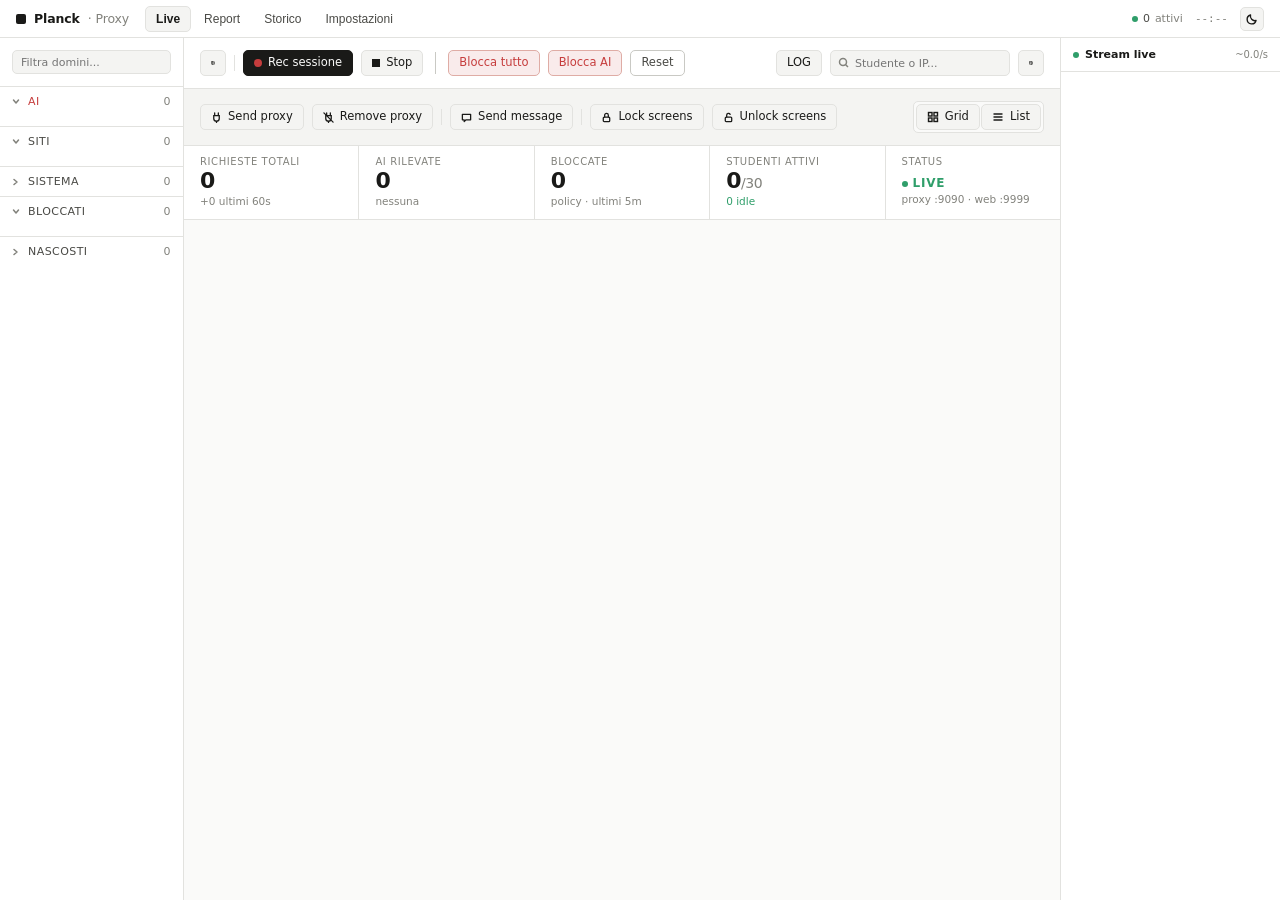
==== commit a7db00ca: "release v2.9.5: multi-sel + banner alert + log eventi + scan subnet + lock overlay Iterazione di pol" ====
--- a/internal/web/public/index.html
+++ b/internal/web/public/index.html
@@ -46,6 +46,9 @@
 
     <!-- ====================== TAB LIVE ====================== -->
     <div id="tab-live" class="tab-panel active">
+        <!-- Banner alert unificato AI + Watchdog: visibile solo quando ci sono
+             eventi attivi (state.bannerDismissed=false e total > 0). -->
+        <div id="alert-banner" class="banner alert-unified hidden"></div>
         <div class="layout">
             <!-- SIDEBAR -->
             <div class="sidebar" id="sidebar-domini">
@@ -130,6 +133,9 @@
                     </button>
                     <div class="toolbar-right">
                         <span id="rec-timer" class="rec-timer hidden">&#x25CF; rec 00:00:00</span>
+                        <button data-action="log-toggle" id="btn-toggle-log" class="btn" title="Mostra/nascondi log eventi">
+                            LOG
+                        </button>
                         <input id="filtro-toolbar" class="search-input" type="text" placeholder="Studente o IP..." data-action="filtro">
                         <button data-action="toggle-stream" id="btn-toggle-stream" class="btn btn-icon" title="Mostra/nascondi stream live" aria-label="Stream">
                             <svg width="14" height="14" viewBox="0 0 12 12" fill="none" stroke="currentColor" stroke-width="1.6" stroke-linecap="round" stroke-linejoin="round">
@@ -220,8 +226,6 @@
                     <div class="panel">
                         <!-- Selection bar: appare solo quando selectedIps.size > 0. -->
                         <div id="selection-bar" class="selection-bar hidden"></div>
-                        <!-- Pannello eventi watchdog: appare solo se ci sono eventi recenti. -->
-                        <div id="watchdog-events-panel" class="watchdog-events-panel hidden"></div>
                         <!-- Grid IP: niente header, niente wrapper card (Claude Designer). -->
                         <div class="card-scroll" id="ip-container"></div>
                     </div>
@@ -240,6 +244,8 @@
                 </div>
             </div>
             <div class="detail-pane hidden" id="detail-pane"></div>
+            <!-- Log eventi pane (Claude Designer): mutex con stream/detail. -->
+            <div class="detail-pane log-pane hidden" id="log-pane"></div>
         </div>
     </div>
 
@@ -325,6 +331,12 @@
                             <span class="notif-off">🔕 Disattivate</span>
                         </button>
                     </div>
+
+                    <label>Solo PC con Veyon</label>
+                    <div>
+                        <input type="checkbox" data-action="settings-field" data-key="discoverVeyonOnly" id="cb-discover-veyon">
+                        <label for="cb-discover-veyon" class="hint-inline">Mostra in grid solo i PC che hanno il servizio Veyon attivo (porta 11100). Disattiva per vedere tutti i Windows in LAN.</label>
+                    </div>
                 </div>
 
                 <h4 style="margin-top:16px">Porte <span class="hint-inline">(richiede riavvio)</span></h4>
--- a/internal/web/public/monitor.css
+++ b/internal/web/public/monitor.css
@@ -352,7 +352,149 @@
 }
 .dominio-item.blocked-item:hover .btn-unblock { color: var(--alert); }
 
-/* BANNER AI */
+/* ============== BANNER UNIFICATO ALERT (AI + WD) ============== */
+/* Posizione: sotto la topbar, sopra .layout (toolbar). Stessa altezza
+   visiva ~38-50px. Non occupa mai piu' di 1 riga. */
+.banner {
+    display: flex; align-items: center; gap: var(--s-3);
+    padding: var(--s-3) var(--s-4);
+    font-size: 11.5px;
+    border-bottom: 1px solid var(--border);
+    overflow: hidden;
+    flex-shrink: 0;
+}
+.banner.hidden { display: none; }
+.banner strong { font-weight: 600; white-space: nowrap; }
+.banner > span { white-space: nowrap; }
+.banner.alert-unified.ai {
+    background: var(--alert-bg);
+    color: var(--alert);
+    border-color: color-mix(in oklab, var(--alert) 30%, var(--border));
+}
+.banner.alert-unified.wd {
+    background: var(--warn-bg);
+    color: var(--warn);
+    border-color: color-mix(in oklab, var(--warn) 30%, var(--border));
+}
+.banner.alert-unified.slide {
+    color: #fff;
+    border-color: transparent;
+}
+.banner.alert-unified.slide.ai { background: var(--alert); }
+.banner.alert-unified.slide.wd { background: var(--warn); }
+.banner .pill {
+    background: var(--alert); color: #fff;
+    padding: 1px 5px; border-radius: var(--r-1);
+    font-size: 9.5px; font-weight: 600; letter-spacing: .04em;
+    line-height: 1.3;
+    flex-shrink: 0;
+}
+.banner .pill.warn { background: var(--warn); }
+.banner .pill.pulse { animation: planck-pulse 2.4s ease-in-out infinite; }
+.banner-spacer { flex: 1; }
+.banner-sample {
+    color: var(--text-2);
+    overflow: hidden; text-overflow: ellipsis; white-space: nowrap;
+    min-width: 0;
+}
+.banner.alert-unified.slide .banner-sample { color: rgba(255,255,255,.85); }
+.banner .banner-btn {
+    height: 22px; padding: 0 8px;
+    display: inline-flex; align-items: center; gap: 4px;
+    background: transparent; color: inherit;
+    border: 1px solid currentColor;
+    border-radius: var(--r-2);
+    cursor: pointer;
+    font-family: inherit; font-size: 11px; font-weight: 500;
+    white-space: nowrap; flex-shrink: 0;
+    opacity: .85;
+}
+.banner .banner-btn:hover { opacity: 1; background: var(--hover); }
+.banner.alert-unified.slide .banner-btn {
+    border-color: rgba(255,255,255,.4);
+    background: rgba(255,255,255,.12);
+}
+.banner.alert-unified.slide .banner-btn:hover { background: rgba(255,255,255,.22); }
+.banner .x {
+    color: inherit; opacity: .6; cursor: pointer;
+    font-size: 14px; line-height: 1;
+    padding: 0 4px;
+    flex-shrink: 0;
+}
+.banner .x:hover { opacity: 1; }
+
+@keyframes planck-pulse {
+    0%, 100% { opacity: 1; }
+    50%      { opacity: .55; }
+}
+@media (prefers-reduced-motion: reduce) {
+    .banner .pill.pulse { animation: none; }
+}
+
+/* Log-pane: stesso layout di .detail-pane (ereditato), variazioni minori. */
+.log-pane .log-filtri {
+    display: flex; gap: 4px;
+    padding: 6px 12px;
+    border-bottom: 1px solid var(--border);
+    background: var(--surface-2);
+}
+.log-pane .log-filtro-btn {
+    height: 22px; padding: 0 8px;
+    background: transparent; color: var(--text-2);
+    border: 1px solid var(--border);
+    border-radius: var(--r-2);
+    cursor: pointer;
+    font-family: inherit; font-size: 10.5px; font-weight: 500;
+}
+.log-pane .log-filtro-btn:hover { background: var(--hover); }
+.log-pane .log-filtro-btn.attivo {
+    background: var(--surface);
+    color: var(--text);
+    border-color: var(--border-strong);
+}
+.log-pane .log-filtro-btn.ai { color: var(--alert); }
+.log-pane .log-filtro-btn.wd { color: var(--warn); }
+.log-pane .log-evento {
+    padding: 8px 12px;
+    border-bottom: 1px solid var(--border);
+    display: grid; grid-template-columns: 6px 50px 1fr;
+    gap: 8px; align-items: baseline;
+}
+.log-pane .log-evento .dot { margin-top: 4px; }
+.log-pane .log-evento .log-ts {
+    font-size: 10px; font-family: var(--font-mono); color: var(--text-3);
+}
+.log-pane .log-evento-body { min-width: 0; }
+.log-pane .log-evento-head {
+    font-size: 11.5px; font-weight: 500;
+}
+.log-pane .log-tipo {
+    font-size: 9.5px; font-weight: 600; letter-spacing: .04em;
+    margin-right: 6px;
+}
+.log-pane .log-tipo.ai { color: var(--alert); }
+.log-pane .log-tipo.wd { color: var(--warn); }
+.log-pane .log-evento-detail {
+    font-size: 10.5px; color: var(--text-2); margin-top: 2px;
+    overflow: hidden; text-overflow: ellipsis; white-space: nowrap;
+}
+.log-pane .log-evento-actions {
+    display: flex; gap: 4px; margin-top: 6px;
+}
+.log-pane .log-action-btn {
+    height: 20px; padding: 0 6px;
+    background: var(--surface-2); color: var(--text-2);
+    border: 1px solid var(--border);
+    border-radius: var(--r-1);
+    cursor: pointer;
+    font-family: inherit; font-size: 10px;
+    white-space: nowrap;
+}
+.log-pane .log-action-btn:hover { background: var(--surface-3); color: var(--text); }
+.log-pane .log-action-btn.danger { color: var(--alert); }
+.log-pane .log-action-btn.ghost { color: var(--text-3); }
+
+/* BANNER AI legacy (TEMPO SCADUTO) — overlay fixed, separato dal nuovo. */
 #ai-banner {
     display: none;
     position: fixed; top: 0; left: 0; right: 0; z-index: 9999;
@@ -772,12 +914,14 @@
     font-style: italic;
 }
 
-/* Azioni rapide: 4 bottoni 2x2 (Claude Designer) */
+/* Azioni rapide: griglia 2 colonne. Riga 1-2 = 4 bottoni Veyon (lock,
+   unlock, msg, disconnetti proxy). Riga 3 = "Blocca dominio" full-width. */
 .detail-actions {
     display: grid; grid-template-columns: 1fr 1fr;
     gap: 4px;
 }
 .detail-actions .btn { height: 26px; justify-content: center; font-size: 11px; }
+.detail-actions .detail-action-wide { grid-column: 1 / 3; }
 
 /* Badge "⊘N" per indicare blocchi per-IP attivi (card + lista) */
 .ip-card-blocks,
@@ -920,10 +1064,33 @@
 .ip-list-table tbody tr { cursor: pointer; transition: background .08s; }
 .ip-list-table tbody tr:hover { background: var(--hover); }
 .ip-list-table tbody tr.filtro-hidden { display: none; }
-.ip-list-table tbody tr.multi { background: var(--info-bg); }
+.ip-list-table tbody tr.multi {
+    background: var(--info-bg);
+    box-shadow: inset 2px 0 0 var(--info);
+}
+/* Riga "locked": tinta info-bg + icona lucchetto sostitutiva nello status dot */
+.ip-list-table tbody tr.locked {
+    background: var(--info-bg);
+}
+.ip-list-table tbody tr.locked .col-status .dot { display: none; }
+.ip-list-table tbody tr.locked .col-status::before {
+    content: "";
+    display: inline-block;
+    width: 10px; height: 12px;
+    background: currentColor;
+    color: var(--info);
+    -webkit-mask: url("data:image/svg+xml;utf8,<svg xmlns='http://www.w3.org/2000/svg' viewBox='0 0 24 24' fill='none' stroke='black' stroke-width='2.5' stroke-linecap='round' stroke-linejoin='round'><rect x='5' y='11' width='14' height='10' rx='2'/><path d='M8 11V7a4 4 0 0 1 8 0v4'/></svg>") no-repeat center / contain;
+            mask: url("data:image/svg+xml;utf8,<svg xmlns='http://www.w3.org/2000/svg' viewBox='0 0 24 24' fill='none' stroke='black' stroke-width='2.5' stroke-linecap='round' stroke-linejoin='round'><rect x='5' y='11' width='14' height='10' rx='2'/><path d='M8 11V7a4 4 0 0 1 8 0v4'/></svg>") no-repeat center / contain;
+}
+.ip-list-table tbody tr[data-state="selected"]:not(.multi) {
+    box-shadow: inset 2px 0 0 var(--info);
+}
 .ip-list-table tbody tr[data-state="idle"] { color: var(--text-3); opacity: .7; }
+.ip-list-table tbody tr[data-state="offline"] { color: var(--text-3); opacity: .5; }
 .ip-list-table tbody tr[data-state="idle"] .col-studente,
-.ip-list-table tbody tr[data-state="idle"] .col-ip { color: var(--text-3); }
+.ip-list-table tbody tr[data-state="idle"] .col-ip,
+.ip-list-table tbody tr[data-state="offline"] .col-studente,
+.ip-list-table tbody tr[data-state="offline"] .col-ip { color: var(--text-3); }
 
 /* Larghezze colonne */
 .ip-list-table .col-status   { width: 20px; padding-right: 0; }
@@ -960,6 +1127,7 @@
 .ip-list-table .col-stato { font-size: 11px; }
 .ip-list-table .col-stato.active   { color: var(--ok); }
 .ip-list-table .col-stato.idle     { color: var(--text-3); }
+.ip-list-table .col-stato.offline  { color: var(--text-3); }
 .ip-list-table .col-stato.ai       { color: var(--alert); }
 .ip-list-table .col-stato.watchdog { color: var(--warn); }
 .ip-list-table .col-stato.selected { color: var(--info); }
@@ -981,10 +1149,27 @@
 /* Stati card via data-state (border colorato + box-shadow inset). */
 .ip-card[data-state="active"]   { border-color: var(--border-strong); }
 .ip-card[data-state="idle"]     { opacity: .55; }
+.ip-card[data-state="offline"]  { opacity: .35; }
 .ip-card[data-state="ai"]       { border-color: var(--alert); box-shadow: 0 0 0 1px var(--alert) inset; }
 .ip-card[data-state="watchdog"] { border-color: var(--warn); }
 .ip-card[data-state="selected"] { border-color: var(--info); box-shadow: 0 0 0 1px var(--info) inset; }
 .ip-card.multi { outline: 1.5px solid var(--info); outline-offset: -1.5px; background: var(--info-bg); }
+
+/* Card "locked": overlay scuro semitrasparente con icona lucchetto centrata.
+   Indica che lo schermo dello studente e' bloccato via Veyon. Tracking
+   client-side (state.lockedIps) — settato/tolto dalle action veyonCard*Lock. */
+.ip-card-lock-overlay {
+    position: absolute; inset: 0;
+    display: none;
+    align-items: center; justify-content: center;
+    background: rgba(0, 0, 0, .55);
+    color: #fff;
+    border-radius: var(--r-2);
+    pointer-events: none; /* il click sulla card resta abilitato */
+}
+.ip-card.locked .ip-card-lock-overlay { display: flex; }
+/* Lock overlay sopra eventuale stato AI/WD: la card sotto resta disponibile
+   ma il lucchetto comunica subito il blocco schermo. */
 
 /* Status dot 6px FUORI dal bordo a sinistra (Claude Designer). */
 .ip-card .status {
@@ -993,6 +1178,8 @@
     background: var(--muted);
 }
 .ip-card[data-state="active"]   .status { background: var(--ok); }
+.ip-card[data-state="idle"]     .status { background: var(--muted); }
+.ip-card[data-state="offline"]  .status { background: var(--muted); }
 .ip-card[data-state="ai"]       .status { background: var(--alert); }
 .ip-card[data-state="watchdog"] .status { background: var(--warn); }
 .ip-card[data-state="selected"] .status { background: var(--info); }
@@ -1254,25 +1441,56 @@
 /* Multi-select sulle card studente (Phase 4 polish).
    Ctrl/Shift+click toggle. Stato visivo: bordo accent doppio.
    La selection-bar appare sopra la griglia quando c'e' selezione. */
-.ip-card.selected, tr.selected {
-    outline: 2px solid var(--accent, #b77dd4);
-    outline-offset: -2px;
-}
-
+/* (regola legacy rimossa: la selezione singola card e' ora gestita da
+   .ip-card[data-state="selected"], la multi da .ip-card.multi. Le righe
+   lista usano data-state="selected" per single + tr.multi per range.) */
+
+/* Selection bar floating pill (Claude Designer): centrata orizzontalmente,
+   ancorata al bottom 24px del panel. .panel ha position: relative cosi'
+   l'absolute della bar si riferisce al pannello principale (grid IP). */
+.panel { position: relative; }
 .selection-bar {
-    display: flex;
-    gap: 8px;
-    align-items: center;
-    padding: 6px 10px;
-    margin-bottom: 6px;
-    background: rgba(183, 125, 212, 0.12);
-    border: 1px solid var(--accent, #b77dd4);
-    border-radius: 4px;
-    font-size: 0.9em;
+    position: absolute;
+    bottom: 24px; left: 50%; transform: translateX(-50%);
+    display: flex; align-items: center; gap: 6px;
+    padding: 6px 8px;
+    background: var(--surface);
+    border: 1px solid var(--border-strong);
+    border-radius: 999px;
+    box-shadow: 0 6px 20px rgba(0,0,0,.18), 0 1px 3px rgba(0,0,0,.08);
+    z-index: 10;
+    font-family: var(--font-ui);
+    white-space: nowrap;
+    max-width: calc(100% - 40px);
+    overflow-x: auto;
 }
 .selection-bar.hidden { display: none; }
-.selection-bar .selection-count { font-weight: 600; margin-right: auto; }
-.selection-bar .btn { padding: 2px 10px; font-size: 0.85em; }
+.sel-count {
+    padding: 0 10px 0 8px;
+    font-size: 11.5px; font-weight: 600; color: var(--text);
+    white-space: nowrap;
+}
+.sel-sep {
+    width: 1px; height: 18px; background: var(--border);
+    flex-shrink: 0;
+}
+.sel-btn {
+    height: 26px; padding: 0 10px;
+    display: inline-flex; align-items: center; gap: 5px;
+    background: transparent; color: var(--text);
+    border: 0; border-radius: 999px;
+    cursor: pointer;
+    font-family: inherit; font-size: 11.5px; font-weight: 500;
+    white-space: nowrap;
+}
+.sel-btn:hover { background: var(--hover); }
+.sel-btn.danger { color: var(--alert); }
+.sel-btn.danger:hover { background: var(--alert-bg); }
+.sel-btn.ghost {
+    width: 26px; padding: 0; justify-content: center;
+    color: var(--text-3);
+    font-size: 14px;
+}
 
 /* Watchdog plugins (Phase 5) */
 .watchdog-plugin {
@@ -1304,20 +1522,8 @@
 }
 .watchdog-config-editor .toolbar-group { margin-top: 6px; }
 
-/* Pannello eventi watchdog sopra la griglia IP */
-.watchdog-events-panel {
-    background: rgba(245, 158, 11, 0.1);
-    border-left: 3px solid #f59e0b;
-    border-radius: 3px;
-    padding: 6px 10px;
-    margin-bottom: 6px;
-    font-size: 0.85em;
-}
-.watchdog-events-panel.hidden { display: none; }
-.watchdog-events-panel strong { display: block; margin-bottom: 4px; }
-.watchdog-event { padding: 1px 0; }
-.watchdog-event.watchdog-warning { color: #f59e0b; }
-.watchdog-event.watchdog-critical { color: #f87171; font-weight: 600; }
+/* Pannello eventi watchdog sopra la griglia IP — rimosso (ora gli eventi
+   watchdog appaiono nel banner alert in alto + nel log eventi a destra). */
 
 /* Badge ⚠️ N sulla card studente */
 .watchdog-event-badge {
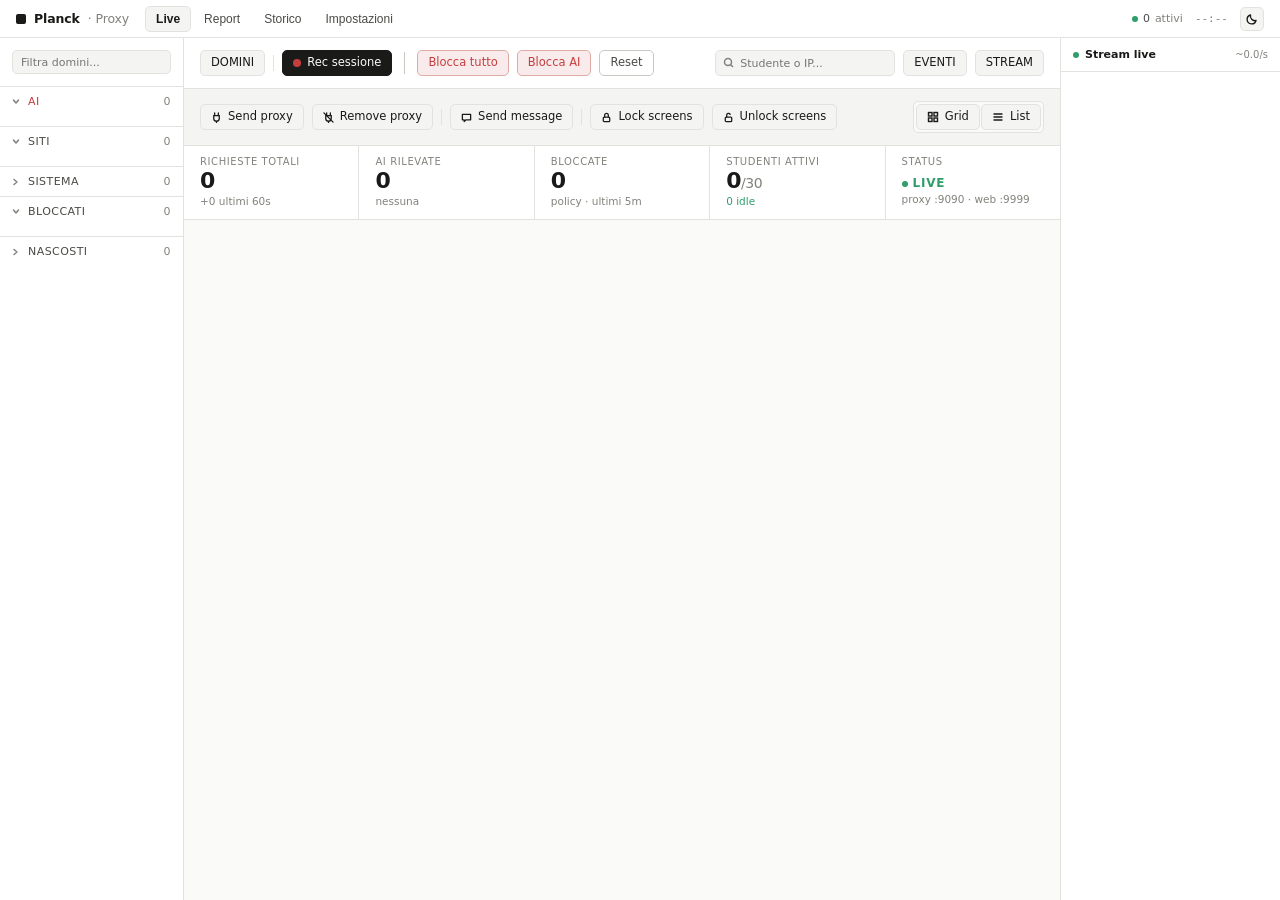
==== commit 65ebfe73: "release v2.9.6: report+settings redesign, naming sessione, rec toggle Polish dopo testing reale a sc" ====
--- a/internal/web/public/index.html
+++ b/internal/web/public/index.html
@@ -105,21 +105,13 @@
             <div class="main">
                 <div class="toolbar">
                     <!-- Sidebar toggle (sinistra). -->
-                    <button data-action="toggle-sidebar" id="btn-toggle-sidebar" class="btn btn-icon" title="Mostra/nascondi sidebar domini" aria-label="Sidebar">
-                        <svg width="14" height="14" viewBox="0 0 12 12" fill="none" stroke="currentColor" stroke-width="1.6" stroke-linecap="round" stroke-linejoin="round">
-                            <rect x="1.5" y="2" width="9" height="8" rx="1"/>
-                            <path d="M4.5 2v8"/>
-                            <path id="sidebar-arrow" d="M7 4.5L8.5 6L7 7.5"/>
-                        </svg>
+                    <button data-action="toggle-sidebar" id="btn-toggle-sidebar" class="btn" title="Mostra/nascondi sidebar domini">
+                        DOMINI
                     </button>
                     <span class="sep"></span>
-                    <button data-action="session-start" id="btn-rec" class="btn btn-primary" title="Avvia registrazione sessione">
+                    <button data-action="session-toggle" id="btn-rec" class="btn btn-primary" title="Avvia registrazione sessione">
                         <span class="rec-dot"></span>
                         Rec sessione
-                    </button>
-                    <button data-action="session-stop" id="btn-stop" class="btn" title="Ferma e archivia la sessione">
-                        <span class="stop-square"></span>
-                        Stop
                     </button>
                     <span class="sep big"></span>
                     <button data-action="pausa-toggle" id="btn-pausa" class="btn block" title="Blocca tutti i domini">
@@ -133,16 +125,12 @@
                     </button>
                     <div class="toolbar-right">
                         <span id="rec-timer" class="rec-timer hidden">&#x25CF; rec 00:00:00</span>
+                        <input id="filtro-toolbar" class="search-input" type="text" placeholder="Studente o IP..." data-action="filtro">
                         <button data-action="log-toggle" id="btn-toggle-log" class="btn" title="Mostra/nascondi log eventi">
-                            LOG
+                            EVENTI
                         </button>
-                        <input id="filtro-toolbar" class="search-input" type="text" placeholder="Studente o IP..." data-action="filtro">
-                        <button data-action="toggle-stream" id="btn-toggle-stream" class="btn btn-icon" title="Mostra/nascondi stream live" aria-label="Stream">
-                            <svg width="14" height="14" viewBox="0 0 12 12" fill="none" stroke="currentColor" stroke-width="1.6" stroke-linecap="round" stroke-linejoin="round">
-                                <rect x="1.5" y="2" width="9" height="8" rx="1"/>
-                                <path d="M7.5 2v8"/>
-                                <path id="stream-arrow" d="M3.5 4.5L5 6L3.5 7.5"/>
-                            </svg>
+                        <button data-action="toggle-stream" id="btn-toggle-stream" class="btn" title="Mostra/nascondi stream live">
+                            STREAM
                         </button>
                     </div>
                 </div>
@@ -251,34 +239,60 @@
 
     <!-- ====================== TAB REPORT ====================== -->
     <div id="tab-report" class="tab-panel">
-        <div class="report-layout">
-            <div class="card report-header">
-                <h2 id="report-titolo">Report sessione corrente</h2>
-                <div class="toolbar-group">
-                    <select id="report-sessione-select" data-action="report-sessione-select">
-                        <option value="">-- Sessione corrente --</option>
-                    </select>
-                    <button data-action="report-elimina" class="btn btn-danger" id="btn-elimina-sessione" disabled>Elimina archivio</button>
-                </div>
-            </div>
-
-            <div class="report-grid">
-                <div class="card report-stats">
-                    <h3>Riepilogo</h3>
-                    <dl id="report-riepilogo"></dl>
-                </div>
-                <div class="card">
-                    <h3>Top domini AI contattati</h3>
-                    <div class="report-bars" id="report-top-ai">-</div>
-                </div>
-                <div class="card">
-                    <h3>Top 10 domini (tutti)</h3>
-                    <div class="report-bars" id="report-top-domini">-</div>
-                </div>
-                <div class="card">
-                    <h3>Attivita' per studente</h3>
-                    <div class="report-bars" id="report-top-studenti">-</div>
-                </div>
+        <!-- Report toolbar (stile coerente con Live: dropdown sessione + bottoni). -->
+        <div class="toolbar report-toolbar">
+            <span class="report-tb-label">Sessione</span>
+            <select id="report-sessione-select" class="report-select" data-action="report-sessione-select">
+                <option value="">-- Sessione corrente --</option>
+            </select>
+            <button data-action="report-elimina" class="btn danger" id="btn-elimina-sessione" disabled>Elimina archivio</button>
+            <div class="toolbar-right">
+                <span id="report-titolo" class="report-titolo">Report sessione corrente</span>
+            </div>
+        </div>
+
+        <!-- Stat strip 5 col (riuso .stat-row della Live). -->
+        <div class="stat-row">
+            <div class="stat-card">
+                <div class="etichetta">Durata</div>
+                <div class="numero" id="report-stat-durata">--:--</div>
+                <div class="stat-sub" id="report-stat-inizio">—</div>
+            </div>
+            <div class="stat-card">
+                <div class="etichetta">Richieste</div>
+                <div class="numero" id="report-stat-richieste">0</div>
+                <div class="stat-sub" id="report-stat-mix">— utente · — AI</div>
+            </div>
+            <div class="stat-card">
+                <div class="etichetta">Domini</div>
+                <div class="numero" id="report-stat-domini">0</div>
+                <div class="stat-sub" id="report-stat-ip-sub">— studenti</div>
+            </div>
+            <div class="stat-card">
+                <div class="etichetta">Bloccate</div>
+                <div class="numero" id="report-stat-bloccate">0</div>
+                <div class="stat-sub" id="report-stat-bloccate-pct">0%</div>
+            </div>
+            <div class="stat-card">
+                <div class="etichetta">In blocklist</div>
+                <div class="numero" id="report-stat-blocklist">0</div>
+                <div class="stat-sub">domini</div>
+            </div>
+        </div>
+
+        <!-- Sezioni dense con tabelle (stile coerente con la vista lista IP). -->
+        <div class="report-tables">
+            <div class="report-section">
+                <div class="report-section-head">TOP DOMINI AI</div>
+                <div class="report-section-body" id="report-top-ai"></div>
+            </div>
+            <div class="report-section">
+                <div class="report-section-head">TOP 10 DOMINI</div>
+                <div class="report-section-body" id="report-top-domini"></div>
+            </div>
+            <div class="report-section report-section-wide">
+                <div class="report-section-head">ATTIVITÀ PER STUDENTE</div>
+                <div class="report-section-body" id="report-top-studenti"></div>
             </div>
         </div>
     </div>
@@ -302,27 +316,54 @@
 
     <!-- ====================== TAB IMPOSTAZIONI ====================== -->
     <div id="tab-impostazioni" class="tab-panel">
-        <div class="impostazioni-layout">
-            <div class="card">
-                <h3>Configurazione</h3>
-                <div id="riavvio-banner" class="riavvio-banner hidden">Alcune modifiche richiedono il riavvio del server per avere effetto.</div>
-
-                <h4>Generale</h4>
+        <!-- Sub-tab nav (stile coerente con la topbar tabs della Live). -->
+        <div class="settings-nav">
+            <button class="settings-tab-btn active" data-action="settings-subtab" data-subtab="generale">Generale</button>
+            <button class="settings-tab-btn" data-action="settings-subtab" data-subtab="rete">Rete &amp; Auth</button>
+            <button class="settings-tab-btn" data-action="settings-subtab" data-subtab="domini">Domini &amp; AI</button>
+            <button class="settings-tab-btn" data-action="settings-subtab" data-subtab="watchdog">Watchdog</button>
+            <button class="settings-tab-btn" data-action="settings-subtab" data-subtab="archivio">Archivio</button>
+            <button class="settings-tab-btn" data-action="settings-subtab" data-subtab="veyon">Veyon</button>
+            <button class="settings-tab-btn" data-action="settings-subtab" data-subtab="sistema">Sistema</button>
+        </div>
+
+        <div id="riavvio-banner" class="riavvio-banner hidden">Alcune modifiche richiedono il riavvio del server per avere effetto.</div>
+
+        <!-- ============== GENERALE ============== -->
+        <div class="settings-tab-panel active" data-subtab="generale">
+            <div class="settings-section">
+                <div class="settings-section-head">PROFILO</div>
                 <div class="settings-grid">
                     <label>Titolo</label>
                     <input type="text" data-action="settings-field" data-key="titolo">
 
                     <label>Classe / contesto</label>
                     <input type="text" data-action="settings-field" data-key="classe">
-
-                    <label>Modo proxy</label>
+                </div>
+            </div>
+
+            <div class="settings-section">
+                <div class="settings-section-head">COMPORTAMENTO PROXY</div>
+                <div class="settings-grid">
+                    <label>Modo</label>
                     <select data-action="settings-field" data-key="modo">
                         <option value="blocklist">Blocklist (blocca solo elencati)</option>
                         <option value="allowlist">Allowlist (passa solo elencati)</option>
                     </select>
 
-                    <label>Soglia inattivita' (sec)</label>
+                    <label>Soglia inattività (sec)</label>
                     <input type="number" data-action="settings-field" data-key="inattivitaSogliaSec" min="10" max="3600">
+                </div>
+            </div>
+
+            <div class="settings-section">
+                <div class="settings-section-head">DISCOVERY &amp; NOTIFICHE</div>
+                <div class="settings-grid">
+                    <label>Solo PC con Veyon</label>
+                    <div class="settings-cell-with-hint">
+                        <input type="checkbox" data-action="settings-field" data-key="discoverVeyonOnly" id="cb-discover-veyon">
+                        <label for="cb-discover-veyon" class="hint-inline">Mostra in grid solo i PC col servizio Veyon attivo (porta 11100). Disattiva per vedere tutti i Windows in LAN.</label>
+                    </div>
 
                     <label>Notifiche AI</label>
                     <div>
@@ -331,15 +372,14 @@
                             <span class="notif-off">🔕 Disattivate</span>
                         </button>
                     </div>
-
-                    <label>Solo PC con Veyon</label>
-                    <div>
-                        <input type="checkbox" data-action="settings-field" data-key="discoverVeyonOnly" id="cb-discover-veyon">
-                        <label for="cb-discover-veyon" class="hint-inline">Mostra in grid solo i PC che hanno il servizio Veyon attivo (porta 11100). Disattiva per vedere tutti i Windows in LAN.</label>
-                    </div>
-                </div>
-
-                <h4 style="margin-top:16px">Porte <span class="hint-inline">(richiede riavvio)</span></h4>
+                </div>
+            </div>
+        </div>
+
+        <!-- ============== RETE & AUTH ============== -->
+        <div class="settings-tab-panel" data-subtab="rete">
+            <div class="settings-section">
+                <div class="settings-section-head">PORTE <span class="hint-inline">richiede riavvio</span></div>
                 <div class="settings-grid">
                     <label>Porta proxy</label>
                     <input type="number" data-action="settings-field" data-key="proxy.port" min="1024" max="65535">
@@ -347,8 +387,10 @@
                     <label>Porta monitor</label>
                     <input type="number" data-action="settings-field" data-key="web.port" min="1024" max="65535">
                 </div>
-
-                <h4 style="margin-top:16px">Autenticazione <span class="hint-inline">(richiede riavvio)</span></h4>
+            </div>
+
+            <div class="settings-section">
+                <div class="settings-section-head">AUTENTICAZIONE <span class="hint-inline">applicata immediatamente</span></div>
                 <div class="settings-grid">
                     <label>Abilitata</label>
                     <input type="checkbox" data-action="settings-field" data-key="web.auth.enabled">
@@ -360,66 +402,87 @@
                     <input type="password" data-action="settings-field" data-key="web.auth.password" placeholder="(non modificata)">
                 </div>
             </div>
-
-            <div class="card">
-                <h3>Domini ignorati</h3>
-                <p class="hint">Traffico verso questi domini non compare nel monitor (match per sostringa). Sono anche sempre consentiti dal proxy, anche in pausa/allowlist.</p>
+        </div>
+
+        <!-- ============== DOMINI & AI ============== -->
+        <div class="settings-tab-panel" data-subtab="domini">
+            <div class="settings-section">
+                <div class="settings-section-head">DOMINI IGNORATI</div>
+                <p class="settings-hint">Traffico verso questi domini non compare nel monitor (match per sostringa). Sono anche sempre consentiti dal proxy, anche in pausa/allowlist.</p>
                 <ul class="ignorati-list" id="ignorati-list"></ul>
-                <div class="aggiungi-studente">
-                    <input type="text" id="nuovo-ignorato" placeholder="es. ocsp.digicert.com" data-action="nuovo-ignorato-key" style="flex:1">
+                <div class="settings-add-row">
+                    <input type="text" id="nuovo-ignorato" class="filtro-input" placeholder="es. ocsp.digicert.com" data-action="nuovo-ignorato-key">
                     <button data-action="aggiungi-ignorato" class="btn btn-primary">Aggiungi</button>
                 </div>
             </div>
 
-            <div class="card">
-                <h3>Archivio sessioni</h3>
-                <p class="hint">All'"Avvia sessione" la precedente (se aveva dati) viene archiviata in <code>sessioni/</code>. L'archivio sopravvive ai riavvii.</p>
-                <button data-action="archivia-ora" class="btn">Archivia sessione corrente</button>
-                <button data-action="ricarica-sessioni" class="btn">Aggiorna lista</button>
+            <div class="settings-section" id="card-ai-list">
+                <div class="settings-section-head">LISTA AI AUTO-AGGIORNATA</div>
+                <p class="settings-hint">Lista canonica di domini AI mantenuta nel repo GitHub. Senza connettività usa la copia integrata nel binario.</p>
+                <div id="ai-list-status" class="settings-grid">
+                    <label>Stato</label>
+                    <div id="ai-list-status-value">caricamento...</div>
+                </div>
+                <div class="settings-add-row" style="margin-top:8px">
+                    <button data-action="ai-refresh" class="btn">Aggiorna ora</button>
+                </div>
+            </div>
+        </div>
+
+        <!-- ============== WATCHDOG ============== -->
+        <div class="settings-tab-panel" data-subtab="watchdog">
+            <div class="settings-section" id="card-watchdog">
+                <div class="settings-section-head">WATCHDOG PLUGINS</div>
+                <p class="settings-hint">Monitor remoto che gira sui PC studenti come script PowerShell. Polling ogni 5s, eventi inviati a Planck via HTTP. Si attivano col bottone, vengono lanciati al prossimo Send proxy.</p>
+                <div id="watchdog-plugins-list"></div>
+            </div>
+        </div>
+
+        <!-- ============== ARCHIVIO ============== -->
+        <div class="settings-tab-panel" data-subtab="archivio">
+            <div class="settings-section">
+                <div class="settings-section-head">ARCHIVIO SESSIONI</div>
+                <p class="settings-hint">Le sessioni vengono archiviate quando premi Stop. Sopravvivono ai riavvii (DB SQLite).</p>
+                <div class="settings-add-row">
+                    <button data-action="archivia-ora" class="btn">Archivia corrente</button>
+                    <button data-action="ricarica-sessioni" class="btn">Aggiorna lista</button>
+                </div>
                 <ul class="sessioni-list" id="sessioni-list"></ul>
             </div>
-
-            <div class="card" id="card-veyon">
-                <h3>Veyon (controllo studenti)</h3>
-                <p class="hint">Planck importa automaticamente la chiave master del PC docente al boot tramite <code>veyon-cli</code>. Niente upload manuale: spostati in un altro laboratorio e Planck prende la chiave di quella postazione.</p>
+        </div>
+
+        <!-- ============== VEYON ============== -->
+        <div class="settings-tab-panel" data-subtab="veyon">
+            <div class="settings-section" id="card-veyon">
+                <div class="settings-section-head">VEYON · CONTROLLO STUDENTI</div>
+                <p class="settings-hint">Planck importa automaticamente la chiave master del PC docente al boot tramite <code>veyon-cli</code>. Niente upload manuale.</p>
 
                 <div id="veyon-status-row" class="settings-grid">
                     <label>Stato</label>
                     <div id="veyon-status">caricamento...</div>
                 </div>
-
-                <h4 style="margin-top:14px">Test connessione</h4>
-                <div class="aggiungi-studente">
-                    <input type="text" id="veyon-test-ip" placeholder="IP studente (es. 192.168.6.15)">
+            </div>
+
+            <div class="settings-section">
+                <div class="settings-section-head">TEST CONNESSIONE</div>
+                <div class="settings-add-row">
+                    <input type="text" id="veyon-test-ip" class="filtro-input" placeholder="IP studente (es. 192.168.6.15)">
                     <button data-action="veyon-test" class="btn">Test</button>
                 </div>
-                <div id="veyon-test-result" class="hint" style="margin-top:6px"></div>
-            </div>
-
-            <div class="card" id="card-ai-list">
-                <h3>Lista AI auto-aggiornata</h3>
-                <p class="hint">Planck mantiene una lista di domini AI (chatbot, code assistant, ecc.) usata per evidenziarli nel monitor. La lista canonica vive nel repo GitHub e si aggiorna manualmente con il bottone qui sotto. Senza connettività, viene usata la copia integrata nel binario (~129 domini).</p>
-                <div id="ai-list-status" class="settings-grid">
-                    <label>Stato</label>
-                    <div id="ai-list-status-value">caricamento...</div>
-                </div>
-                <div class="toolbar-group" style="margin-top:8px">
-                    <button data-action="ai-refresh" class="btn btn-primary">🔄 Aggiorna ora</button>
-                </div>
-            </div>
-
-            <div class="card" id="card-watchdog">
-                <h3>Watchdog plugins</h3>
-                <p class="hint">Plugin di monitoraggio remoto che girano sui PC studenti come script PowerShell. Polling ogni 5s, eventi inviati a Planck via HTTP. Si attivano col bottone qui sotto e vengono lanciati alla prossima distribuzione del proxy_on.bat.</p>
-                <div id="watchdog-plugins-list"></div>
-            </div>
-
-            <div class="card">
-                <h3>Collegamenti utili</h3>
+                <div id="veyon-test-result" class="settings-hint" style="margin-top:6px"></div>
+            </div>
+        </div>
+
+        <!-- ============== SISTEMA ============== -->
+        <div class="settings-tab-panel" data-subtab="sistema">
+            <div class="settings-section">
+                <div class="settings-section-head">ENDPOINT API · DEBUG</div>
                 <ul class="link-list">
                     <li><a href="/api/export" target="_blank">Scarica JSON sessione corrente</a></li>
                     <li><a href="/api/session/status" target="_blank">Stato sessione (JSON)</a></li>
                     <li><a href="/api/sessioni" target="_blank">Lista archivio (JSON)</a></li>
+                    <li><a href="/api/health" target="_blank">Health check</a></li>
+                    <li><a href="/api/version" target="_blank">Versione (JSON)</a></li>
                 </ul>
             </div>
         </div>
--- a/internal/web/public/monitor.css
+++ b/internal/web/public/monitor.css
@@ -8,6 +8,69 @@
 /* Scrollbar nascoste globalmente (scroll funziona, niente barra visibile). */
 * { scrollbar-width: none; -ms-overflow-style: none; }
 *::-webkit-scrollbar { width: 0; height: 0; display: none; }
+
+/* ============== MODAL DIALOG (Claude Designer style) ============== */
+/* Sostituisce prompt() nativo per le azioni che richiedono testo (es.
+   Veyon broadcast message). Overlay scuro + card centrata. */
+.modal-overlay {
+    position: fixed; inset: 0;
+    background: rgba(0, 0, 0, .55);
+    display: flex; align-items: center; justify-content: center;
+    z-index: 10000;
+    backdrop-filter: blur(2px);
+}
+.modal-card {
+    background: var(--surface);
+    border: 1px solid var(--border-strong);
+    border-radius: var(--r-3);
+    box-shadow: 0 12px 40px rgba(0,0,0,.35), 0 2px 8px rgba(0,0,0,.15);
+    width: 440px; max-width: calc(100% - 40px);
+    display: flex; flex-direction: column;
+    overflow: hidden;
+    color: var(--text);
+}
+.modal-head {
+    display: flex; align-items: center; justify-content: space-between;
+    padding: 12px 14px;
+    border-bottom: 1px solid var(--border);
+    background: var(--surface-2);
+}
+.modal-title {
+    font-size: 13px; font-weight: 600;
+    letter-spacing: -.01em;
+}
+.modal-x {
+    width: 22px; height: 22px;
+    background: transparent; border: 1px solid var(--border);
+    border-radius: var(--r-2);
+    color: var(--text-3); cursor: pointer;
+    font-size: 14px; line-height: 1;
+    padding: 0; flex-shrink: 0;
+}
+.modal-x:hover { color: var(--text); background: var(--hover); }
+.modal-body {
+    padding: 10px 14px 0;
+    font-size: 11.5px; color: var(--text-2);
+}
+.modal-input {
+    margin: 12px 14px;
+    min-height: 90px;
+    background: var(--surface-2);
+    border: 1px solid var(--border);
+    border-radius: var(--r-2);
+    color: var(--text);
+    padding: 8px 10px;
+    font-family: inherit; font-size: 12px;
+    resize: vertical;
+    outline: none;
+    line-height: 1.4;
+}
+.modal-input:focus { border-color: var(--border-strong); }
+.modal-actions {
+    display: flex; gap: 8px; justify-content: flex-end;
+    padding: 8px 14px 14px;
+}
+.modal-actions .btn { height: 28px; padding: 0 14px; font-size: 11.5px; }
 :root {
     /* Tipografia */
     --font-ui: -apple-system, "Segoe UI", system-ui, sans-serif;
@@ -187,7 +250,10 @@
 .tab-panel { display: none; flex: 1; min-height: 0; overflow: hidden; }
 .tab-panel.active { display: flex; flex-direction: column; }
 
-#tab-report, #tab-impostazioni { padding: 14px; overflow-y: auto; }
+/* Tab Report: niente padding esterno, le sezioni hanno border-bottom
+   come la Live tab. Tab Impostazioni mantiene il padding centrato. */
+#tab-report { padding: 0; overflow-y: auto; }
+#tab-impostazioni { padding: 14px; overflow-y: auto; }
 
 /* ============== LAYOUT LIVE ============== */
 /* Layout Live: niente padding/gap esterni — le sezioni sono attaccate
@@ -1290,90 +1356,283 @@
 
 .hidden { display: none !important; }
 
-/* ============== TAB REPORT ============== */
-.report-layout { display: flex; flex-direction: column; gap: 12px; max-width: 1400px; margin: 0 auto; width: 100%; }
-.report-header { display: flex; align-items: center; justify-content: space-between; flex-wrap: wrap; gap: 10px; }
-.report-header h2 { border: none; padding: 0; margin: 0; font-size: 1.1em; }
-.report-grid { display: grid; grid-template-columns: 1fr 1fr; gap: 12px; }
-.report-stats dl { display: grid; grid-template-columns: auto 1fr; gap: 6px 16px; font-size: 0.9em; }
-.report-stats dt { color: var(--text-muted); }
-.report-stats dd { font-weight: 600; color: var(--text); }
-
-.report-bars { display: flex; flex-direction: column; gap: 4px; font-size: 0.85em; }
-.report-bar {
-    display: grid; grid-template-columns: 1fr auto; gap: 10px; align-items: center;
-    padding: 4px 6px; border-radius: 3px;
-}
-.report-bar:hover { background: var(--hover); }
-.report-bar .barra-wrap { position: relative; height: 20px; background: var(--header-bg); border-radius: 3px; overflow: hidden; }
-.report-bar .barra {
-    position: absolute; top: 0; left: 0; bottom: 0;
-    background: var(--accent); opacity: 0.75;
-    transition: width 0.2s;
-}
-.report-bar.ai .barra { background: var(--danger); }
-.report-bar .label { position: absolute; top: 50%; transform: translateY(-50%); left: 8px; right: 8px; z-index: 1; font-family: monospace; color: var(--text); font-weight: 600; white-space: nowrap; overflow: hidden; text-overflow: ellipsis; }
-.report-bar .label.on-dark { color: white; }
-.report-bar .count { font-weight: bold; min-width: 40px; text-align: right; }
-
-/* ============== TAB IMPOSTAZIONI ============== */
-.impostazioni-layout { display: grid; grid-template-columns: 1fr 1fr; gap: 12px; max-width: 1200px; margin: 0 auto; width: 100%; }
-.info-dl { display: grid; grid-template-columns: auto 1fr; gap: 4px 16px; font-size: 0.9em; }
-.info-dl dt { color: var(--text-muted); }
-.info-dl dd { font-weight: 600; font-family: monospace; word-break: break-all; }
-
-/* Settings form */
-.settings-grid { display: grid; grid-template-columns: 180px 1fr; gap: 8px 12px; align-items: center; }
-.settings-grid label { color: var(--text-muted); font-size: 0.9em; }
-.settings-grid input, .settings-grid select {
-    padding: 6px 8px; border: 1px solid var(--border); border-radius: 4px;
-    background: var(--bg); color: var(--text); font-size: 0.9em; width: 100%;
-}
-.settings-grid input:focus, .settings-grid select:focus { outline: none; border-color: var(--accent); }
-.settings-grid input[type="checkbox"] { width: auto; height: 18px; }
+/* ============== TAB REPORT (Linear style coerente con Live) ============== */
+.report-toolbar {
+    background: var(--surface);
+}
+.report-tb-label {
+    color: var(--text-3); font-size: 11px; font-weight: 500;
+    text-transform: uppercase; letter-spacing: .04em;
+    margin-right: -2px;
+}
+.report-select {
+    height: 26px; min-width: 280px; max-width: 360px;
+    background: var(--surface-2); border: 1px solid var(--border);
+    border-radius: var(--r-2); color: var(--text);
+    font-family: inherit; font-size: 11.5px;
+    padding: 0 8px; outline: none; cursor: pointer;
+}
+.report-select:focus { border-color: var(--border-strong); }
+.report-titolo {
+    color: var(--text-3); font-size: 11px;
+    font-style: italic;
+}
+
+.report-tables {
+    display: grid;
+    grid-template-columns: 1fr 1fr;
+    gap: 0;
+}
+.report-section {
+    border-right: 1px solid var(--border);
+    border-bottom: 1px solid var(--border);
+    background: var(--surface);
+}
+.report-section:nth-child(2n) { border-right: 0; }
+.report-section.report-section-wide {
+    grid-column: 1 / 3;
+    border-right: 0;
+}
+.report-section-head {
+    padding: 10px var(--s-3) 8px;
+    color: var(--text-3);
+    font-size: 11px; font-weight: 500;
+    text-transform: uppercase; letter-spacing: .06em;
+    border-bottom: 1px solid var(--border);
+    background: var(--surface);
+    position: sticky; top: 0; z-index: 1;
+}
+.report-section-body {
+    padding: 4px 0 8px;
+}
+.report-empty {
+    padding: 20px var(--s-3);
+    color: var(--text-3); font-size: 11px;
+    font-style: italic; text-align: center;
+}
+
+/* Riga "tabella" densa: nome | barra | count.
+   Stile coerente con vista lista IP della Live (.ip-list-table). */
+.report-row {
+    display: grid; grid-template-columns: minmax(0, 1.6fr) 1fr 60px;
+    gap: 12px; align-items: center;
+    padding: 4px var(--s-3);
+    font-size: 11px;
+    color: var(--text-2);
+}
+.report-row:hover { background: var(--hover); }
+.report-row .rt-name {
+    display: flex; flex-direction: column;
+    overflow: hidden; min-width: 0;
+}
+.report-row .rt-label {
+    font-family: var(--font-mono); font-size: 11px;
+    color: var(--text-2);
+    overflow: hidden; text-overflow: ellipsis; white-space: nowrap;
+}
+.report-row.ai .rt-label { color: var(--alert); }
+.report-row .rt-sub {
+    font-family: var(--font-mono); font-size: 9.5px;
+    color: var(--text-3);
+}
+.report-row .rt-bar {
+    height: 6px; background: var(--surface-3);
+    border-radius: 3px; overflow: hidden;
+}
+.report-row .rt-bar-fill {
+    height: 100%;
+    background: var(--text-3);
+    border-radius: 3px;
+}
+.report-row.ai .rt-bar-fill { background: var(--alert); }
+.report-row .rt-count {
+    text-align: right;
+    font-variant-numeric: tabular-nums;
+    color: var(--text-2);
+    font-size: 11px; font-weight: 500;
+}
+.report-row.ai .rt-count { color: var(--alert); }
+
+/* ============== TAB IMPOSTAZIONI (Linear style + sub-tab) ============== */
+#tab-impostazioni { padding: 0; overflow-y: auto; }
+
+/* Sub-tab nav (stile coerente con .tabs della topbar). */
+.settings-nav {
+    display: flex; gap: 2px;
+    padding: 8px var(--s-4) 0;
+    border-bottom: 1px solid var(--border);
+    background: var(--surface);
+    flex-wrap: wrap;
+}
+.settings-tab-btn {
+    height: 28px; padding: 0 12px;
+    background: transparent; color: var(--text-2);
+    border: 1px solid transparent;
+    border-bottom: 0;
+    border-radius: var(--r-2) var(--r-2) 0 0;
+    cursor: pointer;
+    font-family: inherit; font-size: 12px; font-weight: 500;
+    line-height: 1;
+    margin-bottom: -1px; /* sovrappone al border-bottom della nav */
+}
+.settings-tab-btn:hover { color: var(--text); }
+.settings-tab-btn.active {
+    color: var(--text);
+    background: var(--bg);
+    border-color: var(--border);
+    border-bottom-color: var(--bg);
+}
+
+/* Pannello sub-tab: nascosto di default, visibile solo l'attivo. */
+.settings-tab-panel { display: none; padding: 16px var(--s-4); max-width: 960px; }
+.settings-tab-panel.active { display: block; }
+
+.riavvio-banner {
+    background: var(--warn-bg);
+    color: var(--warn);
+    padding: 8px var(--s-4);
+    border-bottom: 1px solid color-mix(in oklab, var(--warn) 30%, var(--border));
+    font-size: 11.5px; font-weight: 500;
+}
+.riavvio-banner.hidden { display: none; }
+
+/* Sezione settings dentro un sub-tab: header uppercase + body con grid. */
+.settings-section {
+    margin-bottom: 20px;
+    background: var(--surface);
+    border: 1px solid var(--border);
+    border-radius: var(--r-2);
+    overflow: hidden;
+}
+.settings-section-head {
+    padding: 8px var(--s-3);
+    color: var(--text-3);
+    font-size: 11px; font-weight: 500;
+    text-transform: uppercase; letter-spacing: .06em;
+    background: var(--surface-2);
+    border-bottom: 1px solid var(--border);
+}
+.settings-section .settings-grid,
+.settings-section .settings-add-row,
+.settings-section .ignorati-list,
+.settings-section .sessioni-list,
+.settings-section .link-list,
+.settings-section .settings-hint,
+.settings-section #watchdog-plugins-list {
+    margin: 0;
+    padding: 12px var(--s-3);
+}
+.settings-section .ignorati-list,
+.settings-section .sessioni-list,
+.settings-section .link-list { padding: 0; }
+
+.settings-grid {
+    display: grid; grid-template-columns: 200px 1fr;
+    gap: 8px 14px; align-items: center;
+}
+.settings-grid label {
+    color: var(--text-2); font-size: 11.5px;
+}
+.settings-grid input[type="text"],
+.settings-grid input[type="password"],
+.settings-grid input[type="number"],
+.settings-grid select {
+    height: 26px;
+    padding: 0 8px;
+    background: var(--surface-2);
+    border: 1px solid var(--border);
+    border-radius: var(--r-2);
+    color: var(--text);
+    font-family: inherit; font-size: 11.5px;
+    outline: none; max-width: 360px;
+}
+.settings-grid input:focus,
+.settings-grid select:focus { border-color: var(--border-strong); }
+.settings-grid input[type="checkbox"] { width: 16px; height: 16px; cursor: pointer; }
 .settings-grid input[type="number"] { max-width: 140px; }
-.hint-inline { font-size: 0.75em; color: var(--warn); font-weight: normal; margin-left: 8px; }
-.riavvio-banner {
-    background: var(--warn); color: white;
-    padding: 8px 12px; border-radius: 4px; margin-bottom: 12px;
-    font-size: 0.85em; font-weight: 600;
-}
-
-.ignorati-list { list-style: none; padding: 0; margin: 6px 0; max-height: 260px; overflow-y: auto; border: 1px solid var(--border); border-radius: 4px; }
-.ignorati-list li { display: flex; align-items: center; padding: 4px 8px; border-bottom: 1px solid var(--border); font-size: 0.85em; gap: 8px; }
-.ignorati-list li:last-child { border-bottom: none; }
-.ignorati-list li .dominio { flex: 1; font-family: monospace; }
-.ignorati-list li button { padding: 2px 8px; font-size: 0.75em; }
-.ignorati-list li.hint { justify-content: center; color: var(--text-muted); font-style: italic; }
-.hint { font-size: 0.8em; color: var(--text-muted); margin: 8px 0; line-height: 1.5; }
-.hint code { background: var(--header-bg); padding: 1px 5px; border-radius: 3px; font-family: monospace; }
-
-.sessioni-list, .link-list { list-style: none; padding: 0; margin-top: 6px; max-height: 200px; overflow-y: auto; }
-.sessioni-list li { display: flex; align-items: center; padding: 4px 6px; border-bottom: 1px solid var(--border); font-size: 0.85em; gap: 8px; }
-
-/* Form "aggiungi" inline (riusato da: aggiungi-ignorato, veyon-test).
-   Layout flex con input full-width + bottone in coda. */
-.aggiungi-studente { display: flex; gap: 8px; margin: 10px 0 6px; align-items: center; }
-.aggiungi-studente input {
-    padding: 6px 8px; border: 1px solid var(--border); border-radius: 4px;
-    background: var(--bg); color: var(--text); font-size: 0.85em;
+.settings-cell-with-hint {
+    display: flex; align-items: center; gap: 8px;
+}
+.settings-cell-with-hint .hint-inline {
+    color: var(--text-3); font-style: italic;
+}
+
+.hint-inline {
+    font-size: 10.5px; color: var(--text-3); font-weight: 400;
+    text-transform: none; letter-spacing: 0; margin-left: 6px;
+}
+.settings-hint {
+    font-size: 10.5px; color: var(--text-3);
+    line-height: 1.5;
+}
+.settings-hint code {
+    background: var(--surface-3);
+    padding: 1px 5px; border-radius: var(--r-1);
+    font-family: var(--font-mono); font-size: 10px;
+}
+
+.settings-add-row {
+    display: flex; gap: 8px; align-items: center;
+}
+.settings-add-row .filtro-input {
+    flex: 1; height: 26px;
+}
+
+.ignorati-list {
+    list-style: none;
+    max-height: 320px; overflow-y: auto;
+}
+.ignorati-list li {
+    display: flex; align-items: center;
+    padding: 6px var(--s-3); gap: 8px;
+    border-bottom: 1px solid var(--border);
+    font-size: 11px;
+}
+.ignorati-list li:last-child { border-bottom: 0; }
+.ignorati-list li .dominio {
     flex: 1;
-}
-
-.sessioni-list li { cursor: pointer; }
+    font-family: var(--font-mono); color: var(--text-2);
+}
+.ignorati-list li.hint {
+    justify-content: center; color: var(--text-3); font-style: italic;
+}
+
+.sessioni-list {
+    list-style: none;
+    max-height: 360px; overflow-y: auto;
+}
+.sessioni-list li {
+    display: flex; align-items: center;
+    padding: 6px var(--s-3); gap: 8px;
+    border-bottom: 1px solid var(--border);
+    font-size: 11px; cursor: pointer;
+}
+.sessioni-list li:last-child { border-bottom: 0; }
 .sessioni-list li:hover { background: var(--hover); }
-.sessioni-list li .nome { flex: 1; font-family: monospace; font-size: 0.82em; }
-.sessioni-list li button { padding: 2px 6px; font-size: 0.75em; }
-
-.link-list li { padding: 4px 0; }
-.link-list a { color: var(--accent); text-decoration: none; font-size: 0.9em; }
+.sessioni-list li .nome { flex: 1; color: var(--text-2); }
+
+.link-list {
+    list-style: none;
+}
+.link-list li {
+    padding: 6px var(--s-3);
+    border-bottom: 1px solid var(--border);
+}
+.link-list li:last-child { border-bottom: 0; }
+.link-list a {
+    color: var(--info); text-decoration: none;
+    font-size: 11.5px;
+    font-family: var(--font-mono);
+}
 .link-list a:hover { text-decoration: underline; }
 
 @media (max-width: 900px) {
     .layout { flex-direction: column; }
     .sidebar { width: 100%; max-height: 250px; }
     .main-panels { flex-direction: column; }
-    .report-grid, .impostazioni-layout { grid-template-columns: 1fr; }
+    .report-tables { grid-template-columns: 1fr; }
+    .report-section { border-right: 0; }
+    .report-section.report-section-wide { grid-column: 1 / 2; }
 }
 
 /* ====================================================================
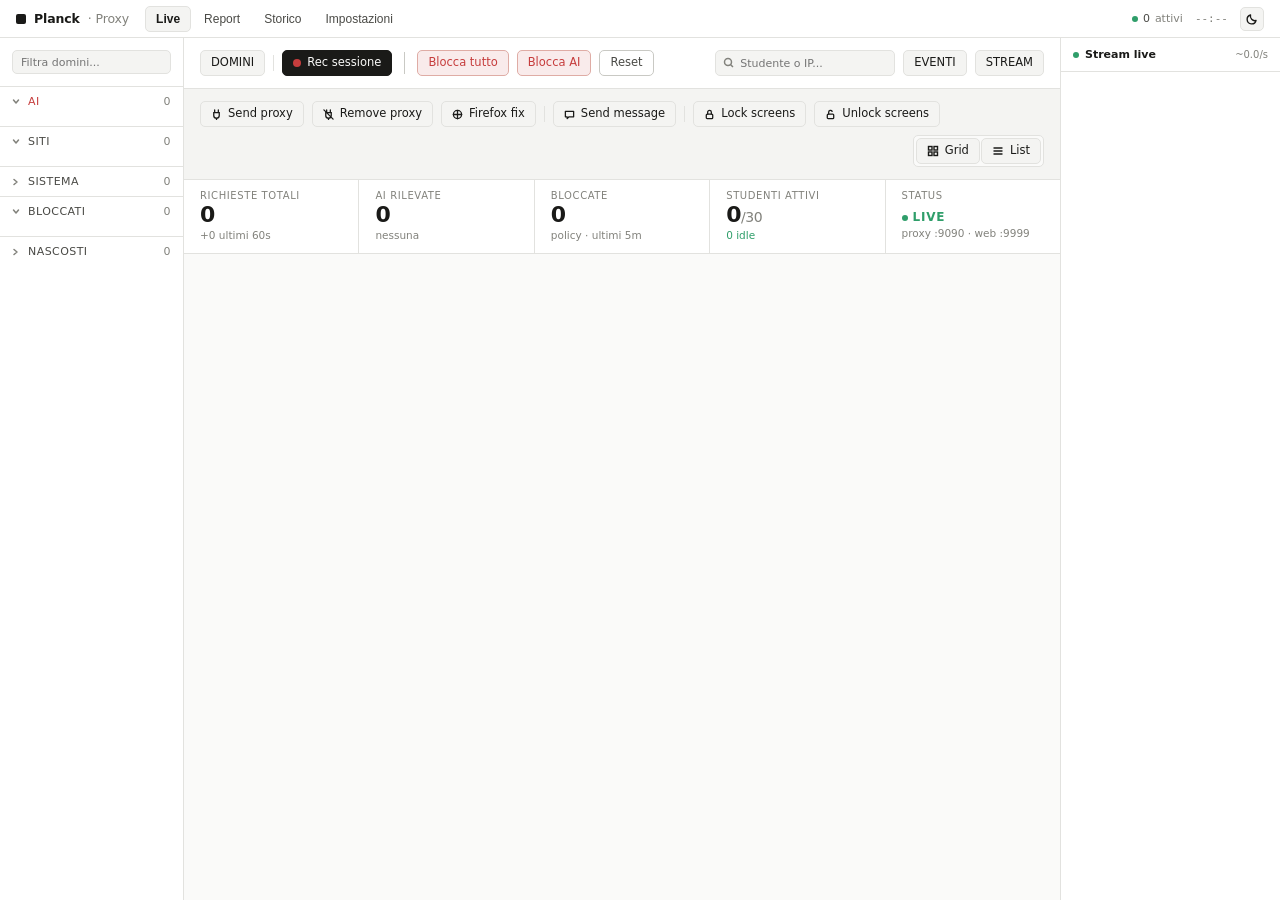
==== commit 808d5522: "release v2.9.25: bottone "Firefox fix" nella toolbar Distribuisce firefox_lockdown.vbs a tutti i tar" ====
--- a/internal/web/public/index.html
+++ b/internal/web/public/index.html
@@ -145,6 +145,10 @@
                         <svg width="11" height="11" viewBox="0 0 12 12" fill="none" stroke="currentColor" stroke-width="1.4" stroke-linecap="round"><path d="M4 1v3M8 1v3M3 4h6v3a3 3 0 0 1-6 0V4zM6 10v1.5M1 1l10 10"/></svg>
                         Remove proxy
                     </button>
+                    <button data-action="veyon-firefox-lockdown" class="btn" title="Deploy Firefox lockdown (policies.json) to all students — one-time setup">
+                        <svg width="11" height="11" viewBox="0 0 12 12" fill="none" stroke="currentColor" stroke-width="1.4" stroke-linecap="round"><circle cx="6" cy="6" r="4.5"/><path d="M6 1.5v9M1.5 6h9"/></svg>
+                        Firefox fix
+                    </button>
                     <span class="sep"></span>
                     <button data-action="veyon-classe-msg" class="btn" title="Send a broadcast message">
                         <svg width="11" height="11" viewBox="0 0 12 12" fill="none" stroke="currentColor" stroke-width="1.4" stroke-linejoin="round"><path d="M1.5 2.5h9v6h-5L3.5 10.5v-2H1.5v-6z"/></svg>
@@ -294,6 +298,10 @@
                 <div class="report-section-head">ATTIVITÀ PER STUDENTE</div>
                 <div class="report-section-body" id="report-top-studenti"></div>
             </div>
+            <div class="report-section report-section-wide">
+                <div class="report-section-head">EVENTI WATCHDOG <span class="hint-inline" id="report-eventi-count"></span></div>
+                <div class="report-section-body" id="report-eventi"></div>
+            </div>
         </div>
     </div>
 
@@ -471,6 +479,33 @@
                 </div>
                 <div id="veyon-test-result" class="settings-hint" style="margin-top:6px"></div>
             </div>
+
+            <div class="settings-section">
+                <div class="settings-section-head">LOCKDOWN FIREFOX</div>
+                <p class="settings-hint">
+                    Firefox usa impostazioni proxy proprie, non eredita Windows. Senza
+                    questo lockdown lo studente puo' bypassare il proxy di sistema in
+                    3 click ("Impostazioni di rete" → Nessun proxy). I file qui sotto
+                    forzano <code>Mode: system, Locked: true</code> via
+                    <code>policies.json</code> (Mozilla Enterprise Policy).
+                </p>
+                <p class="settings-hint">
+                    <strong>Setup laboratorio (one-time)</strong>: distribuire una sola
+                    volta per PC, durante l'imaging o via GPO. Richiede privilegi admin.
+                </p>
+                <ul class="link-list">
+                    <li>
+                        <a href="/api/scripts/firefox-policies.json" target="_blank">policies.json</a>
+                        — file da copiare manualmente in
+                        <code>C:\Program Files\Mozilla Firefox\distribution\</code>
+                    </li>
+                    <li>
+                        <a href="/api/scripts/firefox-lockdown.vbs" target="_blank">firefox_lockdown.vbs</a>
+                        — script auto-elevante (UAC) che fa la copia. Eseguire una volta
+                        come admin sul PC studente.
+                    </li>
+                </ul>
+            </div>
         </div>
 
         <!-- ============== SISTEMA ============== -->
--- a/internal/web/public/monitor.css
+++ b/internal/web/public/monitor.css
@@ -1212,12 +1212,21 @@
 .ip-card:hover { background: var(--hover); }
 .ip-card.filtro-hidden { display: none; }
 
-/* Stati card via data-state (border colorato + box-shadow inset). */
-.ip-card[data-state="active"]   { border-color: var(--border-strong); }
+/* Bordo card via data-border = peggior colore tra proxy-state (top-left dot)
+   e plugins-state (bottom-left watchdog-dot). v2.9.12: tre indicatori
+   indipendenti — il bordo e' la sintesi visiva.
+   Verde<giallo<grigio<rosso. */
+.ip-card[data-border="verde"]  { border-color: var(--border-strong); }
+.ip-card[data-border="giallo"] { border-color: var(--warn); }
+.ip-card[data-border="grigio"] { border-color: var(--border); }
+.ip-card[data-border="rosso"]  { border-color: var(--alert); }
+
+/* Stati legacy data-state per opacity (idle/offline) e override speciali
+   AI / selected che vincono sul data-border (specificita' uguale, ordine
+   nel file: questi vengono dopo). */
 .ip-card[data-state="idle"]     { opacity: .55; }
 .ip-card[data-state="offline"]  { opacity: .35; }
 .ip-card[data-state="ai"]       { border-color: var(--alert); box-shadow: 0 0 0 1px var(--alert) inset; }
-.ip-card[data-state="watchdog"] { border-color: var(--warn); }
 .ip-card[data-state="selected"] { border-color: var(--info); box-shadow: 0 0 0 1px var(--info) inset; }
 .ip-card.multi { outline: 1.5px solid var(--info); outline-offset: -1.5px; background: var(--info-bg); }
 
@@ -1237,18 +1246,34 @@
 /* Lock overlay sopra eventuale stato AI/WD: la card sotto resta disponibile
    ma il lucchetto comunica subito il blocco schermo. */
 
+/* Pulse traffic: onda sul bordo della card ad ogni nuova richiesta SSE.
+   Triggerato da JS (flashCardTraffic) aggiungendo la classe .pulse-traffic
+   per ~600ms. Uso outline (non box-shadow) cosi' segue il border-radius
+   della card, e' nitido, e non interferisce con bordo / box-shadow di
+   stato (data-border, data-state="ai"|"selected"). */
+@keyframes pulse-traffic {
+    0%   { outline-width: 0;   outline-offset: 0;   outline-color: var(--ok); }
+    25%  { outline-width: 2px; outline-offset: 1px; outline-color: var(--ok); }
+    100% { outline-width: 2px; outline-offset: 8px; outline-color: rgba(0,0,0,0); }
+}
+.ip-card.pulse-traffic {
+    outline-style: solid;
+    animation: pulse-traffic 0.65s ease-out;
+}
 /* Status dot 6px FUORI dal bordo a sinistra (Claude Designer). */
 .ip-card .status {
     position: absolute; top: 8px; left: -3px;
     width: 6px; height: 6px; border-radius: 50%;
     background: var(--muted);
 }
-.ip-card[data-state="active"]   .status { background: var(--ok); }
-.ip-card[data-state="idle"]     .status { background: var(--muted); }
-.ip-card[data-state="offline"]  .status { background: var(--muted); }
-.ip-card[data-state="ai"]       .status { background: var(--alert); }
-.ip-card[data-state="watchdog"] .status { background: var(--warn); }
-.ip-card[data-state="selected"] .status { background: var(--info); }
+/* Status dot top-left: rappresenta SOLO lo stato del proxy (data-proxy):
+   verde = proxy heartbeat recente; rosso = proxy mai/silente da troppo →
+   bypass sospetto; grigio = proxy mai visto (PC scoperto via LAN ma
+   proxy non installato). Indipendente da data-state (AI/selected non
+   alterano questo dot). */
+.ip-card[data-proxy="verde"]  .status { background: var(--ok); }
+.ip-card[data-proxy="rosso"]  .status { background: var(--alert); }
+.ip-card[data-proxy="grigio"] .status { background: var(--muted); }
 
 /* Head: nome (flex 1) + IP mono (margin-left: auto). */
 .ip-card-head {
@@ -1452,6 +1477,37 @@
     font-size: 11px; font-weight: 500;
 }
 .report-row.ai .rt-count { color: var(--alert); }
+
+/* Lista eventi watchdog nel Report (più colonne testuali, no barra). */
+.report-evento {
+    display: grid;
+    grid-template-columns: 14px 150px 90px minmax(140px, 1fr) minmax(0, 2fr);
+    gap: 12px; align-items: baseline;
+    padding: 5px var(--s-3);
+    font-size: 11px; color: var(--text-2);
+    border-bottom: 1px solid var(--border);
+}
+.report-evento:last-child { border-bottom: 0; }
+.report-evento:hover { background: var(--hover); }
+.report-evento .dot { margin-top: 4px; }
+.report-evento .re-ts {
+    font-family: var(--font-mono); color: var(--text-3);
+    font-size: 10.5px;
+    white-space: nowrap;
+}
+.report-evento .re-plugin {
+    color: var(--text-2); font-weight: 500;
+}
+.report-evento .re-stud {
+    font-family: var(--font-mono); color: var(--text-3);
+    font-size: 10.5px;
+    overflow: hidden; text-overflow: ellipsis; white-space: nowrap;
+}
+.report-evento .re-detail {
+    font-family: var(--font-mono); font-size: 10px;
+    color: var(--text-3);
+    overflow: hidden; text-overflow: ellipsis; white-space: nowrap;
+}
 
 /* ============== TAB IMPOSTAZIONI (Linear style + sub-tab) ============== */
 #tab-impostazioni { padding: 0; overflow-y: auto; }
